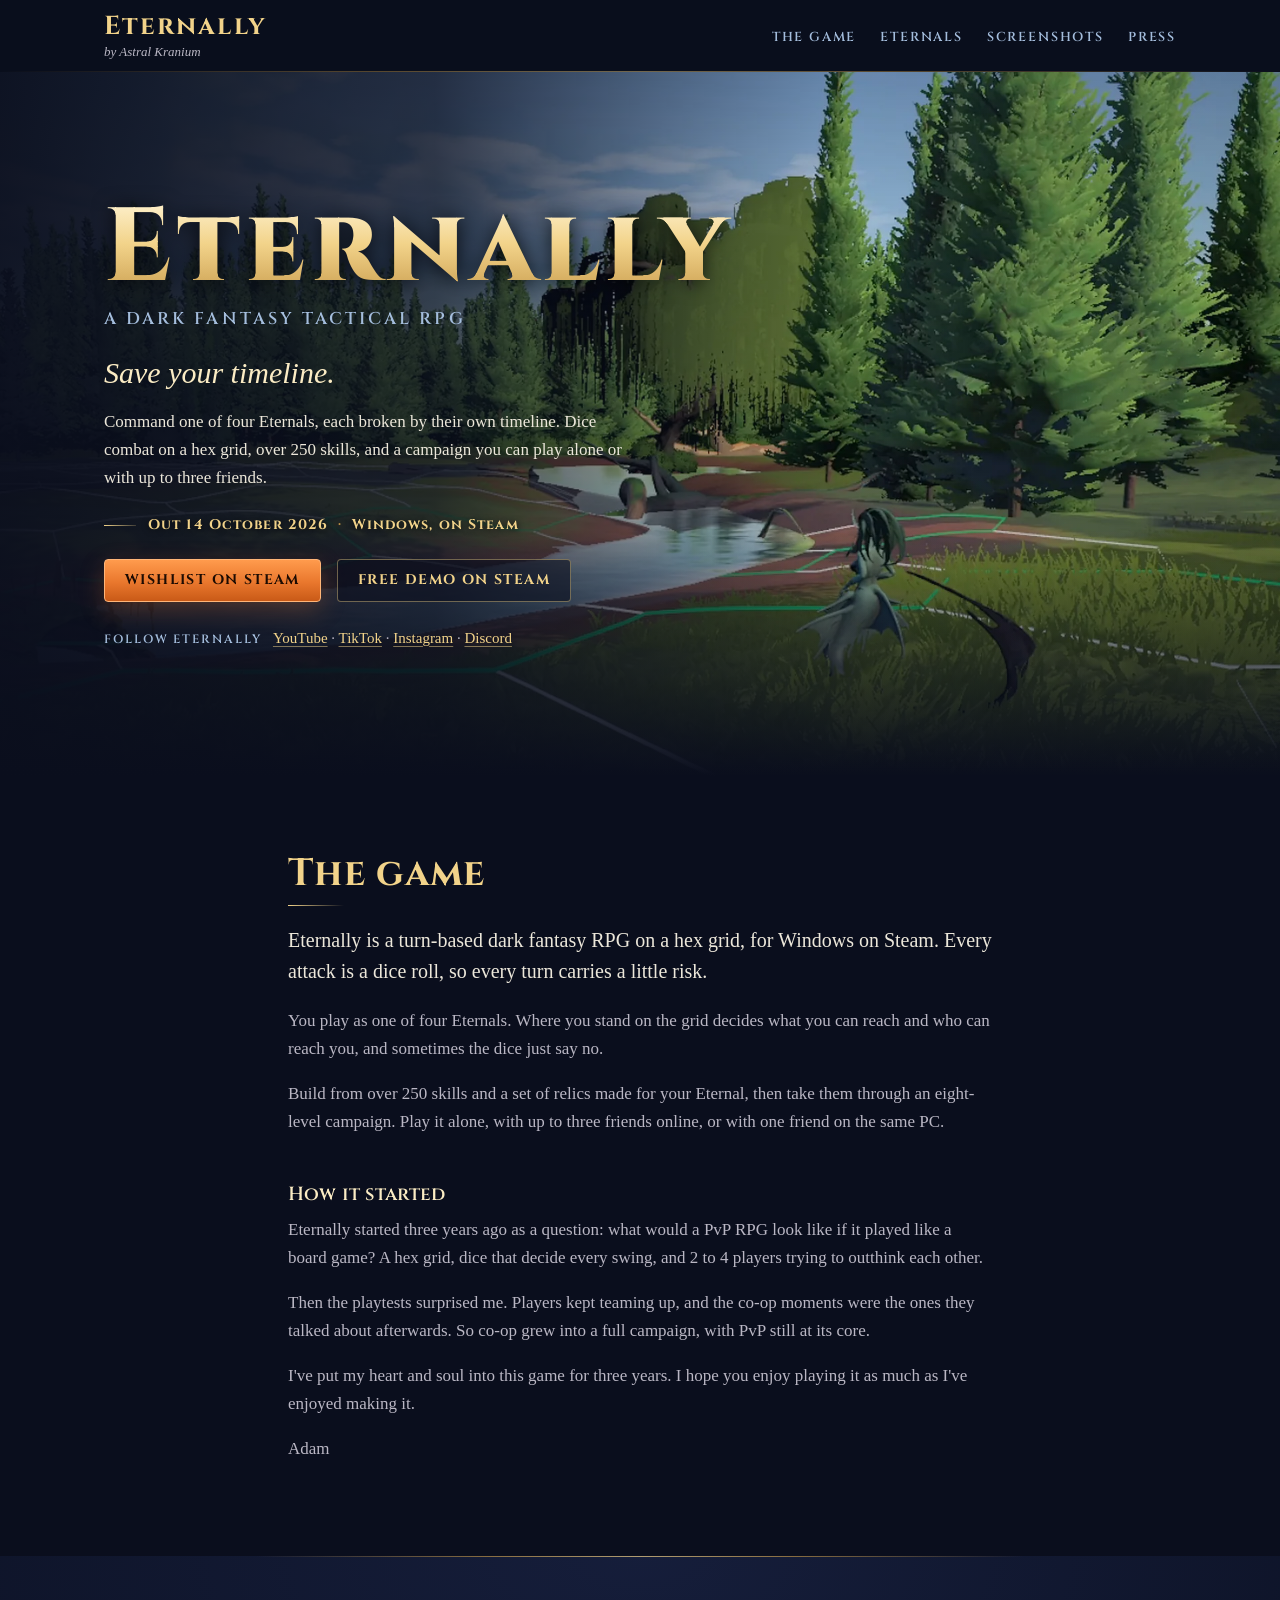
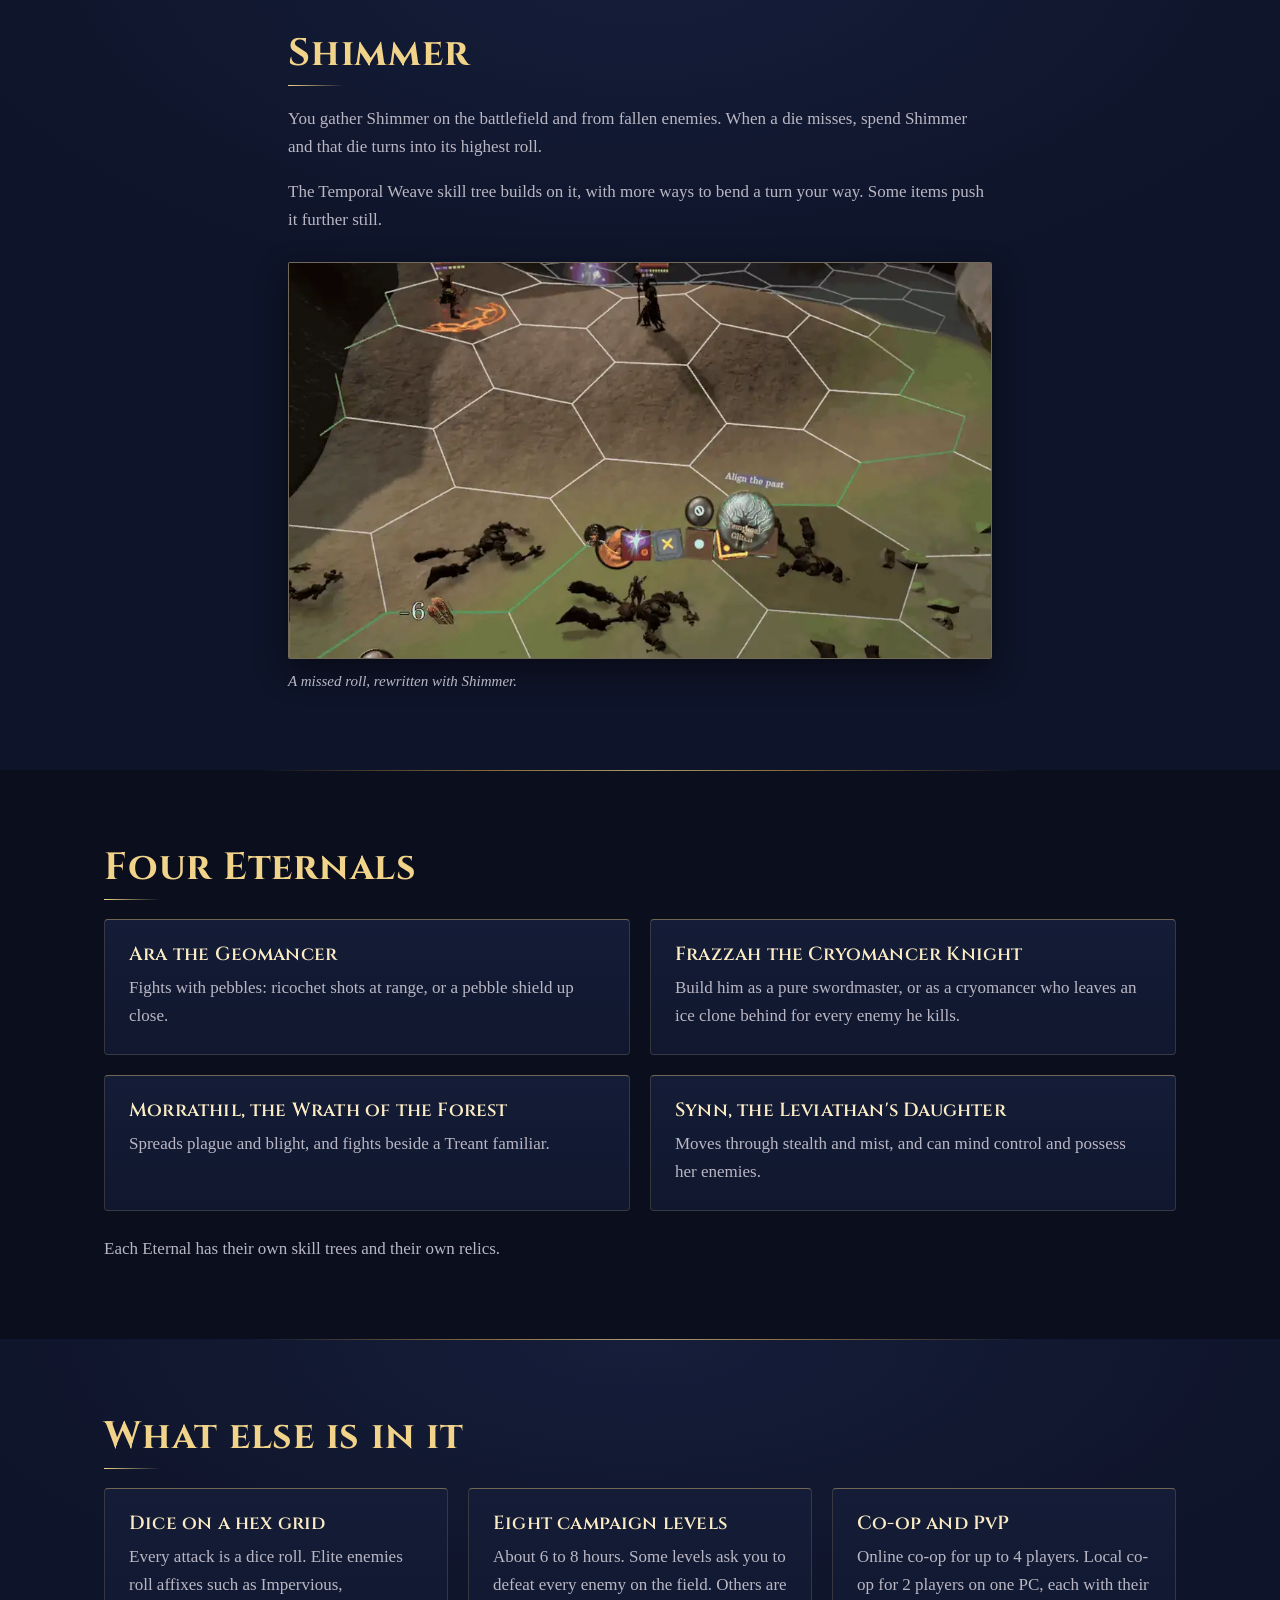
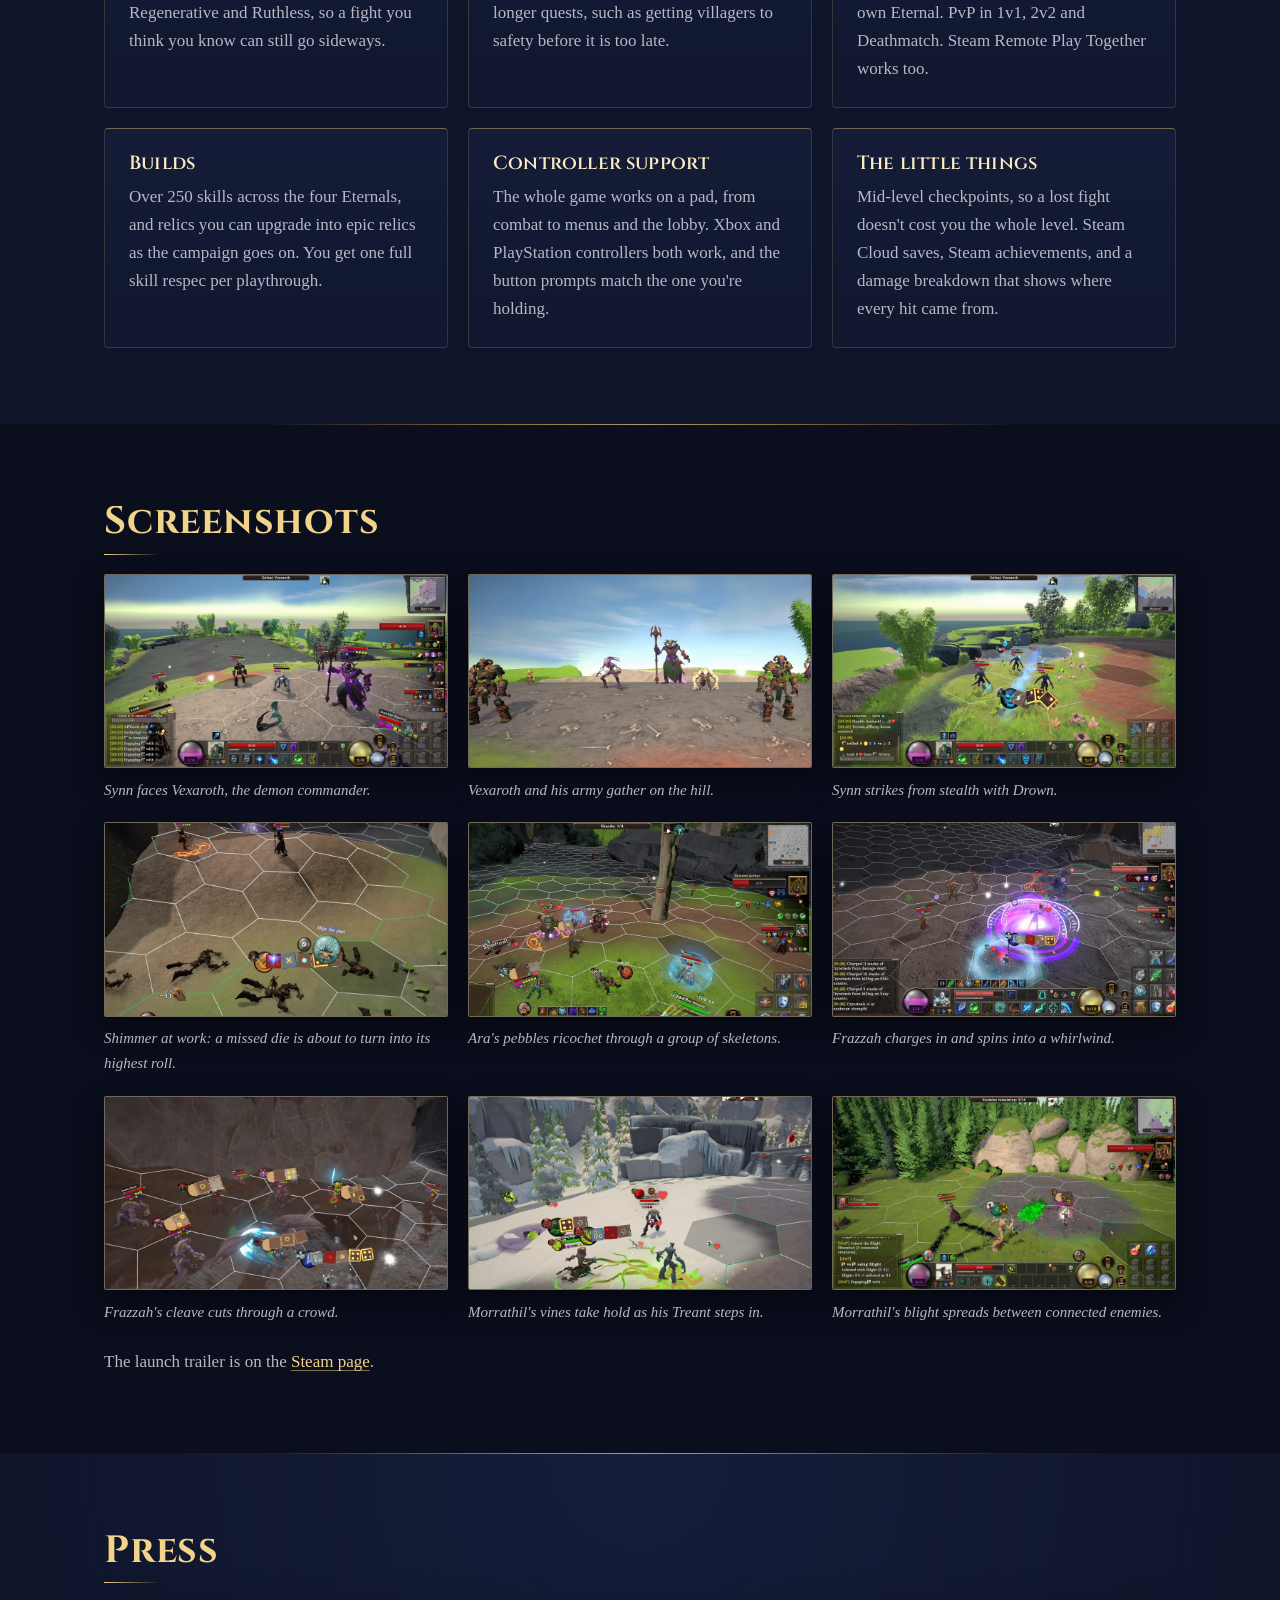
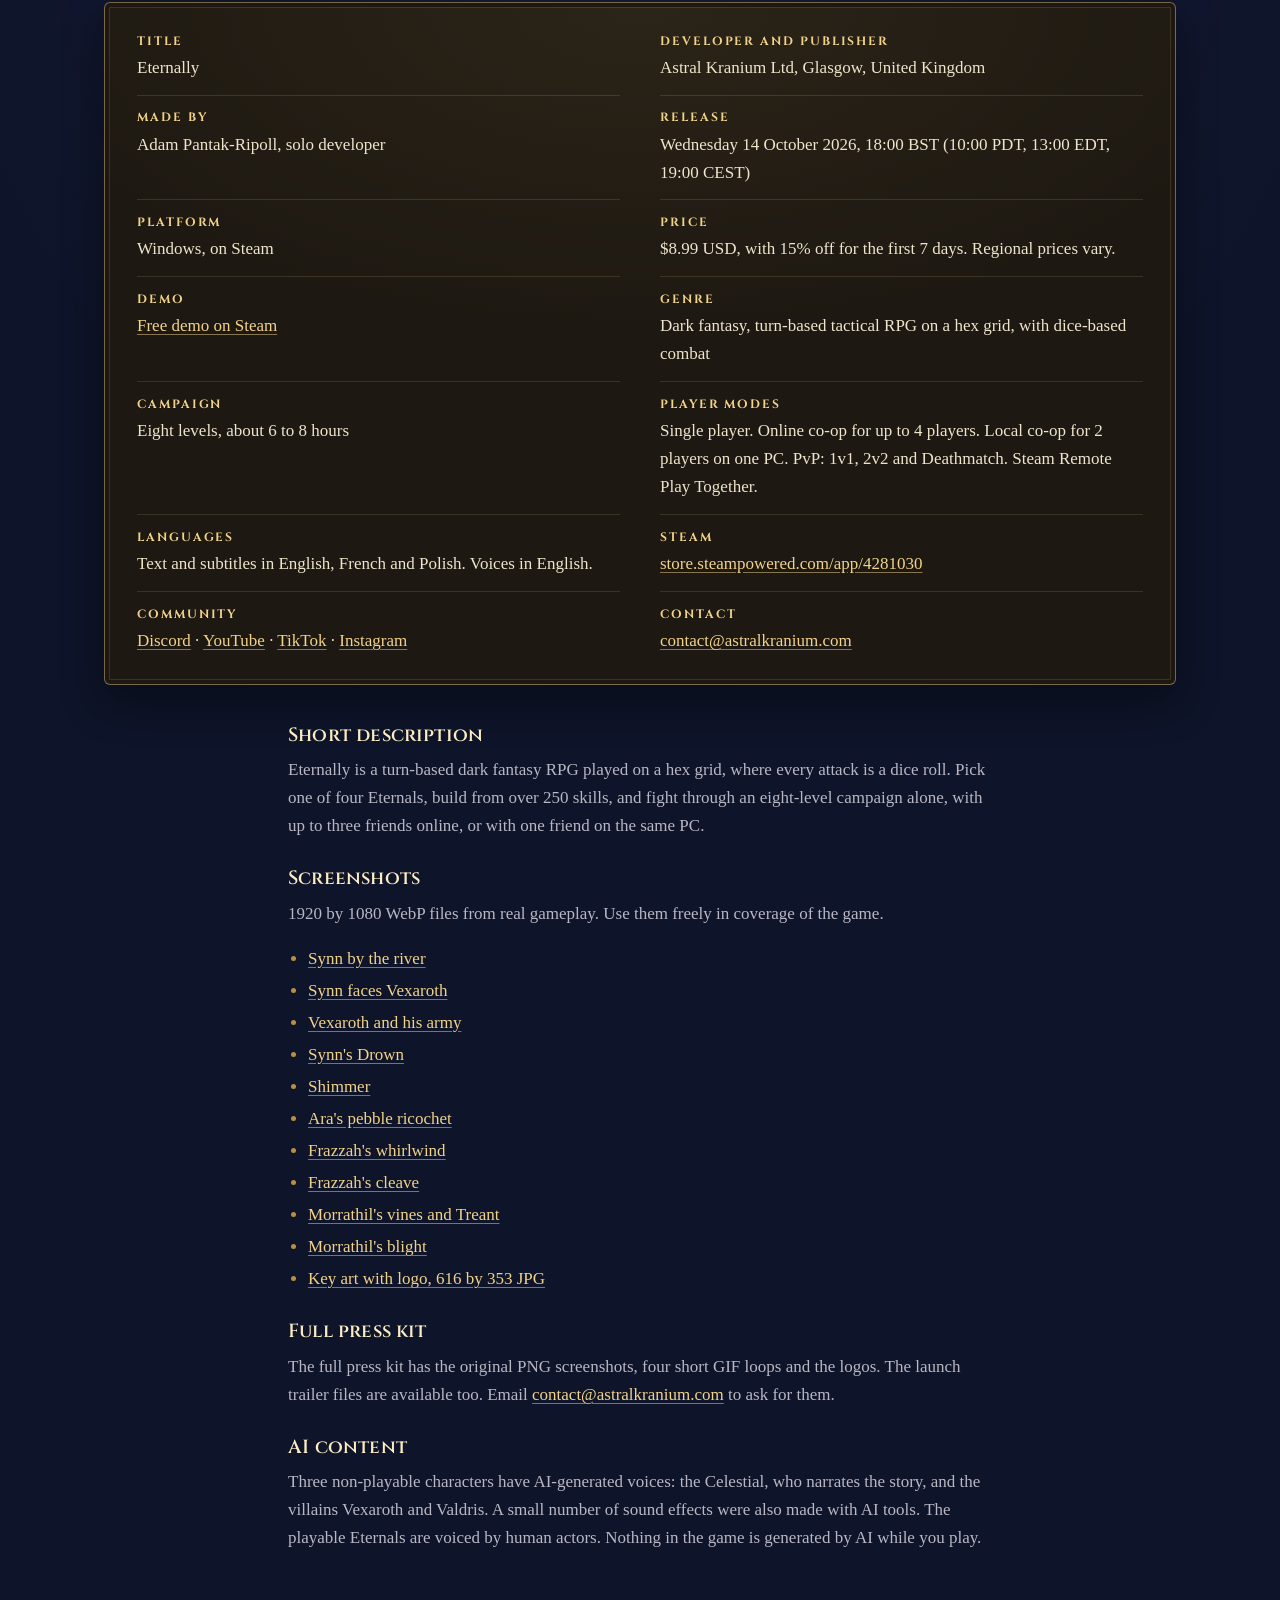
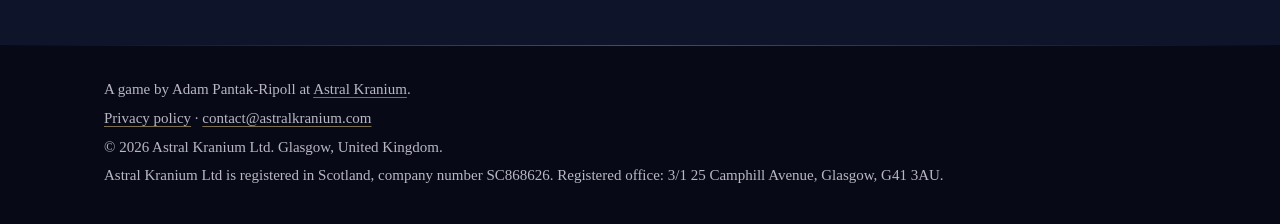
==== eternally/index.html @ 4eda4e9e "Split the site into three identities (studio, Eternally, Morrathil) and add the Eternally origin sto" ====
<!doctype html>
<html lang="en-GB">
<head>
  <meta charset="utf-8">
  <meta name="viewport" content="width=device-width, initial-scale=1">
  <title>Eternally</title>
  <meta name="description" content="Eternally is a dark fantasy, turn-based tactical RPG with dice combat on a hex grid. Four Eternals, over 250 skills, online co-op for up to 4 players. Out on Steam for Windows on 14 October 2026.">
  <link rel="canonical" href="https://astralkranium.com/eternally/">
  <link rel="icon" type="image/png" sizes="32x32" href="/assets/eternally/favicon-32.png">
  <link rel="apple-touch-icon" href="/assets/eternally/apple-touch-icon.png">
  <link rel="preload" href="/assets/fonts/Cinzel-Variable.woff2" as="font" type="font/woff2" crossorigin>
  <link rel="stylesheet" href="/assets/css/base.css">
  <link rel="stylesheet" href="/assets/css/eternally.css">
  <meta name="theme-color" content="#0a0e1d">
  <meta property="og:type" content="website">
  <meta property="og:site_name" content="Astral Kranium">
  <meta property="og:title" content="Eternally">
  <meta property="og:description" content="A dark fantasy tactical RPG with dice combat on a hex grid, for one player or up to four online. Out on Steam on 14 October 2026.">
  <meta property="og:url" content="https://astralkranium.com/eternally/">
  <meta property="og:image" content="https://astralkranium.com/assets/eternally/og-eternally.jpg">
  <meta property="og:image:width" content="1200">
  <meta property="og:image:height" content="630">
  <meta property="og:image:alt" content="The Eternally logo between Synn and Frazzah, two of the game's four Eternals.">
  <meta property="og:locale" content="en_GB">
  <meta name="twitter:card" content="summary_large_image">
  <meta name="twitter:title" content="Eternally">
  <meta name="twitter:description" content="A dark fantasy tactical RPG with dice combat on a hex grid, for one player or up to four online. Out on Steam on 14 October 2026.">
  <meta name="twitter:image" content="https://astralkranium.com/assets/eternally/og-eternally.jpg">
  <meta name="twitter:image:alt" content="The Eternally logo between Synn and Frazzah, two of the game's four Eternals.">
</head>
<body>
  <a class="skip-link" href="#main">Skip to content</a>

  <header class="site-header">
    <div class="wrap">
      <div class="brand">
        <a class="wordmark" href="/eternally/">Eternally</a>
        <a class="studio-link" href="/">by Astral Kranium</a>
      </div>
      <nav class="site-nav" aria-label="Eternally">
        <ul>
          <li><a href="/eternally/#game">The game</a></li>
          <li><a href="/eternally/#eternals">Eternals</a></li>
          <li><a href="/eternally/#screenshots">Screenshots</a></li>
          <li><a href="/eternally/#press">Press</a></li>
        </ul>
      </nav>
    </div>
  </header>

  <main id="main">
    <section class="hero" aria-labelledby="game-title">
      <img class="hero-image" src="/assets/eternally/synn-river.webp" width="1920" height="1080" alt="" fetchpriority="high" decoding="async">
      <div class="wrap">
        <h1 id="game-title">Eternally</h1>
        <p class="subtitle">A dark fantasy tactical RPG</p>
        <p class="tagline">Save your timeline.</p>
        <p class="pitch">Command one of four Eternals, each broken by their own timeline. Dice combat on a hex grid, over 250 skills, and a campaign you can play alone or with up to three friends.</p>
        <ul class="status" aria-label="Status">
          <li class="badge">Out 14 October 2026</li>
          <li class="badge">Windows, on Steam</li>
        </ul>
        <p class="actions">
          <a class="button" href="https://store.steampowered.com/app/4281030/Eternally/">Wishlist on Steam</a>
          <a class="button button-quiet" href="https://store.steampowered.com/app/4602420/">Free demo on Steam</a>
        </p>
        <p class="follow"><span class="follow-label">Follow Eternally</span> <a href="https://www.youtube.com/@EternallyGame">YouTube</a> &middot; <a href="https://www.tiktok.com/@eternallygame">TikTok</a> &middot; <a href="https://www.instagram.com/eternally.game/">Instagram</a> &middot; <a href="https://discord.gg/8VygeFwm2Q">Discord</a></p>
      </div>
    </section>

    <section class="section" id="game" aria-labelledby="game-section-title">
      <div class="wrap narrow">
        <h2 id="game-section-title">The game</h2>
        <p class="lede">Eternally is a turn-based dark fantasy RPG on a hex grid, for Windows on Steam. Every attack is a dice roll, so every turn carries a little risk.</p>
        <div class="prose">
          <p>You play as one of four Eternals. Where you stand on the grid decides what you can reach and who can reach you, and sometimes the dice just say no.</p>
          <p>Build from over 250 skills and a set of relics made for your Eternal, then take them through an eight-level campaign. Play it alone, with up to three friends online, or with one friend on the same PC.</p>
        </div>
        <h3 id="story-title">How it started</h3>
        <div class="prose">
          <p>Eternally started three years ago as a question: what would a PvP RPG look like if it played like a board game? A hex grid, dice that decide every swing, and 2 to 4 players trying to outthink each other.</p>
          <p>Then the playtests surprised me. Players kept teaming up, and the co-op moments were the ones they talked about afterwards. So co-op grew into a full campaign, with PvP still at its core.</p>
          <p>I've put my heart and soul into this game for three years. I hope you enjoy playing it as much as I've enjoyed making it.</p>
          <p>Adam</p>
        </div>
      </div>
    </section>

    <section class="section section-raised" id="shimmer" aria-labelledby="shimmer-title">
      <div class="wrap narrow">
        <h2 id="shimmer-title">Shimmer</h2>
        <div class="prose">
          <p>You gather Shimmer on the battlefield and from fallen enemies. When a die misses, spend Shimmer and that die turns into its highest roll.</p>
          <p>The Temporal Weave skill tree builds on it, with more ways to bend a turn your way. Some items push it further still.</p>
        </div>
        <figure class="clip">
          <picture>
            <source media="(prefers-reduced-motion: reduce)" srcset="/assets/eternally/shimmer-960.webp">
            <img src="/assets/eternally/shimmer-loop.webp" width="960" height="540" loading="lazy" decoding="async" alt="A row of dice above a hex grid. One die lands on a miss, rewinds, and lands again on its highest face.">
          </picture>
          <figcaption>A missed roll, rewritten with Shimmer.</figcaption>
        </figure>
      </div>
    </section>

    <section class="section" id="eternals" aria-labelledby="eternals-title">
      <div class="wrap">
        <h2 id="eternals-title">Four Eternals</h2>
        <ul class="features pairs">
          <li class="feature">
            <h3>Ara the Geomancer</h3>
            <p>Fights with pebbles: ricochet shots at range, or a pebble shield up close.</p>
          </li>
          <li class="feature">
            <h3>Frazzah the Cryomancer Knight</h3>
            <p>Build him as a pure swordmaster, or as a cryomancer who leaves an ice clone behind for every enemy he kills.</p>
          </li>
          <li class="feature">
            <h3>Morrathil, the Wrath of the Forest</h3>
            <p>Spreads plague and blight, and fights beside a Treant familiar.</p>
          </li>
          <li class="feature">
            <h3>Synn, the Leviathan's Daughter</h3>
            <p>Moves through stealth and mist, and can mind control and possess her enemies.</p>
          </li>
        </ul>
        <p class="meta after-features">Each Eternal has their own skill trees and their own relics.</p>
      </div>
    </section>

    <section class="section section-raised" id="features" aria-labelledby="features-title">
      <div class="wrap">
        <h2 id="features-title">What else is in it</h2>
        <ul class="features">
          <li class="feature">
            <h3>Dice on a hex grid</h3>
            <p>Every attack is a dice roll. Elite enemies roll affixes such as Impervious, Regenerative and Ruthless, so a fight you think you know can still go sideways.</p>
          </li>
          <li class="feature">
            <h3>Eight campaign levels</h3>
            <p>About 6 to 8 hours. Some levels ask you to defeat every enemy on the field. Others are longer quests, such as getting villagers to safety before it is too late.</p>
          </li>
          <li class="feature">
            <h3>Co-op and PvP</h3>
            <p>Online co-op for up to 4 players. Local co-op for 2 players on one PC, each with their own Eternal. PvP in 1v1, 2v2 and Deathmatch. Steam Remote Play Together works too.</p>
          </li>
          <li class="feature">
            <h3>Builds</h3>
            <p>Over 250 skills across the four Eternals, and relics you can upgrade into epic relics as the campaign goes on. You get one full skill respec per playthrough.</p>
          </li>
          <li class="feature">
            <h3>Controller support</h3>
            <p>The whole game works on a pad, from combat to menus and the lobby. Xbox and PlayStation controllers both work, and the button prompts match the one you're holding.</p>
          </li>
          <li class="feature">
            <h3>The little things</h3>
            <p>Mid-level checkpoints, so a lost fight doesn't cost you the whole level. Steam Cloud saves, Steam achievements, and a damage breakdown that shows where every hit came from.</p>
          </li>
        </ul>
      </div>
    </section>

    <section class="section" id="screenshots" aria-labelledby="screenshots-title">
      <div class="wrap">
        <h2 id="screenshots-title">Screenshots</h2>
        <ul class="gallery">
          <li>
            <figure>
              <img src="/assets/eternally/synn-vexaroth.webp" srcset="/assets/eternally/synn-vexaroth-960.webp 960w, /assets/eternally/synn-vexaroth.webp 1920w" sizes="(min-width: 64rem) 22rem, (min-width: 40rem) 50vw, 100vw" width="1920" height="1080" loading="lazy" decoding="async" alt="On a coastal battlefield of stone hexes, Synn, a sea creature with a long tail, faces Vexaroth, a huge demon holding a trident and glowing purple.">
              <figcaption>Synn faces Vexaroth, the demon commander.</figcaption>
            </figure>
          </li>
          <li>
            <figure>
              <img src="/assets/eternally/vexaroth-army.webp" srcset="/assets/eternally/vexaroth-army-960.webp 960w, /assets/eternally/vexaroth-army.webp 1920w" sizes="(min-width: 64rem) 22rem, (min-width: 40rem) 50vw, 100vw" width="1920" height="1080" loading="lazy" decoding="async" alt="Vexaroth stands on a hilltop with his trident raised, flanked by armoured brutes and twisted creatures, on ground scattered with bones.">
              <figcaption>Vexaroth and his army gather on the hill.</figcaption>
            </figure>
          </li>
          <li>
            <figure>
              <img src="/assets/eternally/synn-drown.webp" srcset="/assets/eternally/synn-drown-960.webp 960w, /assets/eternally/synn-drown.webp 1920w" sizes="(min-width: 64rem) 22rem, (min-width: 40rem) 50vw, 100vw" width="1920" height="1080" loading="lazy" decoding="async" alt="Two dice tumble beside a burst of blue water as Synn strikes a group of dark figures on a grassy clifftop above the sea.">
              <figcaption>Synn strikes from stealth with Drown.</figcaption>
            </figure>
          </li>
          <li>
            <figure>
              <img src="/assets/eternally/shimmer.webp" srcset="/assets/eternally/shimmer-960.webp 960w, /assets/eternally/shimmer.webp 1920w" sizes="(min-width: 64rem) 22rem, (min-width: 40rem) 50vw, 100vw" width="1920" height="1080" loading="lazy" decoding="async" alt="A row of dice glows above a dusty hex grid littered with fallen enemies, with the words Align the past beside it.">
              <figcaption>Shimmer at work: a missed die is about to turn into its highest roll.</figcaption>
            </figure>
          </li>
          <li>
            <figure>
              <img src="/assets/eternally/ara-ricochet.webp" srcset="/assets/eternally/ara-ricochet-960.webp 960w, /assets/eternally/ara-ricochet.webp 1920w" sizes="(min-width: 64rem) 22rem, (min-width: 40rem) 50vw, 100vw" width="1920" height="1080" loading="lazy" decoding="async" alt="Ara, inside a glowing blue shield, sends pebbles bouncing between skeletons spread across a grassy hex grid.">
              <figcaption>Ara's pebbles ricochet through a group of skeletons.</figcaption>
            </figure>
          </li>
          <li>
            <figure>
              <img src="/assets/eternally/frazzah-whirlwind.webp" srcset="/assets/eternally/frazzah-whirlwind-960.webp 960w, /assets/eternally/frazzah-whirlwind.webp 1920w" sizes="(min-width: 64rem) 22rem, (min-width: 40rem) 50vw, 100vw" width="1920" height="1080" loading="lazy" decoding="async" alt="Frazzah spins inside a ring of bright purple light, surrounded by zombies on a dark rocky hex grid.">
              <figcaption>Frazzah charges in and spins into a whirlwind.</figcaption>
            </figure>
          </li>
          <li>
            <figure>
              <img src="/assets/eternally/frazzah-cleave.webp" srcset="/assets/eternally/frazzah-cleave-960.webp 960w, /assets/eternally/frazzah-cleave.webp 1920w" sizes="(min-width: 64rem) 22rem, (min-width: 40rem) 50vw, 100vw" width="1920" height="1080" loading="lazy" decoding="async" alt="A sweep of icy blue light cuts through a crowd of beasts, with dice rolls shown above each one.">
              <figcaption>Frazzah's cleave cuts through a crowd.</figcaption>
            </figure>
          </li>
          <li>
            <figure>
              <img src="/assets/eternally/morrathil-treant.webp" srcset="/assets/eternally/morrathil-treant-960.webp 960w, /assets/eternally/morrathil-treant.webp 1920w" sizes="(min-width: 64rem) 22rem, (min-width: 40rem) 50vw, 100vw" width="1920" height="1080" loading="lazy" decoding="async" alt="Green vines spread across a snowy hex grid as Morrathil and a wooden Treant close in on a pale enemy, with dice above them.">
              <figcaption>Morrathil's vines take hold as his Treant steps in.</figcaption>
            </figure>
          </li>
          <li>
            <figure>
              <img src="/assets/eternally/morrathil-blight.webp" srcset="/assets/eternally/morrathil-blight-960.webp 960w, /assets/eternally/morrathil-blight.webp 1920w" sizes="(min-width: 64rem) 22rem, (min-width: 40rem) 50vw, 100vw" width="1920" height="1080" loading="lazy" decoding="async" alt="In a forest meadow ringed by boulders, green blight jumps between enemies standing close together on the hex grid.">
              <figcaption>Morrathil's blight spreads between connected enemies.</figcaption>
            </figure>
          </li>
        </ul>
        <p class="meta after-features">The launch trailer is on the <a href="https://store.steampowered.com/app/4281030/Eternally/">Steam page</a>.</p>
      </div>
    </section>

    <section class="section section-raised" id="press" aria-labelledby="press-title">
      <div class="wrap">
        <h2 id="press-title">Press</h2>
        <dl class="fact-sheet">
          <div>
            <dt>Title</dt>
            <dd>Eternally</dd>
          </div>
          <div>
            <dt>Developer and publisher</dt>
            <dd>Astral Kranium Ltd, Glasgow, United Kingdom</dd>
          </div>
          <div>
            <dt>Made by</dt>
            <dd>Adam Pantak-Ripoll, solo developer</dd>
          </div>
          <div>
            <dt>Release</dt>
            <dd>Wednesday 14 October 2026, 18:00 BST (10:00 PDT, 13:00 EDT, 19:00 CEST)</dd>
          </div>
          <div>
            <dt>Platform</dt>
            <dd>Windows, on Steam</dd>
          </div>
          <div>
            <dt>Price</dt>
            <dd>$8.99 USD, with 15% off for the first 7 days. Regional prices vary.</dd>
          </div>
          <div>
            <dt>Demo</dt>
            <dd><a href="https://store.steampowered.com/app/4602420/">Free demo on Steam</a></dd>
          </div>
          <div>
            <dt>Genre</dt>
            <dd>Dark fantasy, turn-based tactical RPG on a hex grid, with dice-based combat</dd>
          </div>
          <div>
            <dt>Campaign</dt>
            <dd>Eight levels, about 6 to 8 hours</dd>
          </div>
          <div>
            <dt>Player modes</dt>
            <dd>Single player. Online co-op for up to 4 players. Local co-op for 2 players on one PC. PvP: 1v1, 2v2 and Deathmatch. Steam Remote Play Together.</dd>
          </div>
          <div>
            <dt>Languages</dt>
            <dd>Text and subtitles in English, French and Polish. Voices in English.</dd>
          </div>
          <div>
            <dt>Steam</dt>
            <dd><a href="https://store.steampowered.com/app/4281030/Eternally/">store.steampowered.com/app/4281030</a></dd>
          </div>
          <div>
            <dt>Community</dt>
            <dd><a href="https://discord.gg/8VygeFwm2Q">Discord</a> &middot; <a href="https://www.youtube.com/@EternallyGame">YouTube</a> &middot; <a href="https://www.tiktok.com/@eternallygame">TikTok</a> &middot; <a href="https://www.instagram.com/eternally.game/">Instagram</a></dd>
          </div>
          <div>
            <dt>Contact</dt>
            <dd><a href="mailto:contact@astralkranium.com">contact@astralkranium.com</a></dd>
          </div>
        </dl>

        <div class="press-notes">
          <h3>Short description</h3>
          <p>Eternally is a turn-based dark fantasy RPG played on a hex grid, where every attack is a dice roll. Pick one of four Eternals, build from over 250 skills, and fight through an eight-level campaign alone, with up to three friends online, or with one friend on the same PC.</p>

          <h3>Screenshots</h3>
          <p>1920 by 1080 WebP files from real gameplay. Use them freely in coverage of the game.</p>
          <ul class="downloads">
            <li><a href="/assets/eternally/synn-river.webp">Synn by the river</a></li>
            <li><a href="/assets/eternally/synn-vexaroth.webp">Synn faces Vexaroth</a></li>
            <li><a href="/assets/eternally/vexaroth-army.webp">Vexaroth and his army</a></li>
            <li><a href="/assets/eternally/synn-drown.webp">Synn's Drown</a></li>
            <li><a href="/assets/eternally/shimmer.webp">Shimmer</a></li>
            <li><a href="/assets/eternally/ara-ricochet.webp">Ara's pebble ricochet</a></li>
            <li><a href="/assets/eternally/frazzah-whirlwind.webp">Frazzah's whirlwind</a></li>
            <li><a href="/assets/eternally/frazzah-cleave.webp">Frazzah's cleave</a></li>
            <li><a href="/assets/eternally/morrathil-treant.webp">Morrathil's vines and Treant</a></li>
            <li><a href="/assets/eternally/morrathil-blight.webp">Morrathil's blight</a></li>
            <li><a href="/assets/eternally/eternally-capsule.jpg">Key art with logo, 616 by 353 JPG</a></li>
          </ul>

          <h3>Full press kit</h3>
          <p>The full press kit has the original PNG screenshots, four short GIF loops and the logos. The launch trailer files are available too. Email <a href="mailto:contact@astralkranium.com">contact@astralkranium.com</a> to ask for them.</p>

          <h3>AI content</h3>
          <p>Three non-playable characters have AI-generated voices: the Celestial, who narrates the story, and the villains Vexaroth and Valdris. A small number of sound effects were also made with AI tools. The playable Eternals are voiced by human actors. Nothing in the game is generated by AI while you play.</p>
        </div>
      </div>
    </section>
  </main>

  <footer class="site-footer">
    <div class="wrap">
      <p>A game by Adam Pantak-Ripoll at <a href="/">Astral Kranium</a>.</p>
      <p><a href="/eternally/privacy.html">Privacy policy</a> &middot; <a href="mailto:contact@astralkranium.com">contact@astralkranium.com</a></p>
      <p>&copy; 2026 Astral Kranium Ltd. Glasgow, United Kingdom.</p>
      <p>Astral Kranium Ltd is registered in Scotland, company number SC868626. Registered office: 3/1 25 Camphill Avenue, Glasgow, G41 3AU.</p>
    </div>
  </footer>
</body>
</html>
---- assets/css/base.css ----
:root {
  color-scheme: dark;
  --gutter: 16px;
  --max: 70rem;
}

*,
*::before,
*::after {
  box-sizing: border-box;
}

html {
  -webkit-text-size-adjust: 100%;
  text-size-adjust: 100%;
}

@media (prefers-reduced-motion: no-preference) {
  html {
    scroll-behavior: smooth;
  }
}

body {
  margin: 0;
  background: var(--bg);
  color: var(--text);
  font-family: var(--font-body);
  font-size: 1.0625rem;
  line-height: 1.6;
  overflow-wrap: break-word;
}

img {
  display: block;
  max-width: 100%;
  height: auto;
}

.pixelated {
  image-rendering: pixelated;
  image-rendering: crisp-edges;
}

:focus-visible {
  outline: 3px solid var(--focus);
  outline-offset: 3px;
  border-radius: 2px;
}

p,
ul,
ol,
dl {
  margin: 0 0 1em;
}

main {
  display: block;
}

.wrap {
  width: 100%;
  max-width: var(--max);
  margin-inline: auto;
  padding-inline: var(--gutter);
}

.narrow > * {
  max-width: 44rem;
}

.skip-link {
  position: absolute;
  left: var(--gutter);
  top: -100px;
  z-index: 10;
  padding: 0.5rem 1rem;
  background: var(--focus);
  color: var(--focus-ink);
  font-weight: 700;
  text-decoration: none;
}

.skip-link:focus {
  top: 0.5rem;
}

.site-footer {
  border-top: 1px solid var(--line);
  padding-block: 2rem;
  color: var(--muted);
  font-size: 0.9375rem;
}

.site-footer p {
  margin: 0 0 0.25rem;
}

.site-footer a {
  color: var(--muted);
}

.site-footer a:hover {
  color: var(--text);
}

@media (min-width: 40rem) {
  :root {
    --gutter: 24px;
  }
}

@media (prefers-reduced-motion: reduce) {
  *,
  *::before,
  *::after {
    animation: none !important;
    transition: none !important;
  }
}
---- assets/css/eternally.css ----
@font-face {
  font-family: "Cinzel";
  src: url("/assets/fonts/Cinzel-Variable.woff2") format("woff2");
  font-weight: 400 900;
  font-style: normal;
  font-display: swap;
}

:root {
  --bg: #0a0e1d;
  --bg-raised: #0e1429;
  --surface: #141c37;
  --surface-deep: #10172e;
  --line: rgba(242, 211, 138, 0.16);
  --line-strong: rgba(242, 211, 138, 0.42);
  --gold: #f2d38a;
  --gold-light: #fbecc4;
  --gold-deep: #b98f45;
  --steel: #a4bddc;
  --ember: #e9772d;
  --ember-hot: #ff9b4d;
  --ink-on-ember: #1c0b02;
  --text: #ece7da;
  --muted: #bab7c4;
  --parchment: #1d1811;
  --parchment-text: #efe5cd;
  --display: "Cinzel", "Trajan Pro", Georgia, serif;
  --font-body: Georgia, "Iowan Old Style", "Palatino Linotype", "Book Antiqua", serif;
  --focus: var(--gold);
  --focus-ink: #1a1305;
  --radius: 4px;
}

body {
  font-size: 1.0625rem;
  line-height: 1.65;
}

a {
  color: var(--gold);
  text-underline-offset: 0.2em;
  text-decoration-color: rgba(242, 211, 138, 0.5);
}

a:hover {
  color: var(--gold-light);
  text-decoration-color: currentColor;
}

h1,
h2,
h3 {
  font-family: var(--display);
  font-weight: 700;
  line-height: 1.15;
  margin: 0 0 0.5em;
}

h1 {
  font-size: 2.5rem;
  color: var(--gold);
}

h2 {
  font-size: 1.875rem;
  letter-spacing: 0.02em;
  color: var(--gold);
}

h2::after {
  content: "";
  display: block;
  width: 3.5rem;
  height: 1px;
  margin-top: 0.6rem;
  background: linear-gradient(90deg, var(--gold), transparent);
}

h3 {
  font-size: 1.1875rem;
  font-weight: 600;
  letter-spacing: 0.01em;
  color: var(--gold-light);
}

.label {
  font-family: var(--display);
  font-size: 0.8125rem;
  font-weight: 600;
  letter-spacing: 0.16em;
  text-transform: uppercase;
  color: var(--steel);
  margin: 0 0 0.5rem;
}

.site-header {
  position: relative;
  background: rgba(10, 14, 29, 0.96);
}

.site-header::after,
.section + .section::before {
  content: "";
  position: absolute;
  left: 50%;
  width: min(48rem, 86%);
  height: 1px;
  transform: translateX(-50%);
  background: linear-gradient(90deg, transparent, var(--gold-deep) 30%, var(--gold) 50%, var(--gold-deep) 70%, transparent);
  opacity: 0.7;
}

.site-header::after {
  bottom: 0;
  width: 100%;
  opacity: 0.45;
}

.site-header .wrap {
  display: flex;
  flex-wrap: wrap;
  align-items: center;
  justify-content: space-between;
  gap: 0.75rem 2rem;
  padding-block: 0.875rem;
}

.brand {
  display: flex;
  flex-direction: column;
  line-height: 1;
}

.wordmark {
  font-family: var(--display);
  font-weight: 700;
  font-size: 1.625rem;
  letter-spacing: 0.08em;
  color: var(--gold);
  text-decoration: none;
  white-space: nowrap;
}

.wordmark:hover {
  color: var(--gold-light);
}

.studio-link {
  margin-top: 0.3rem;
  font-size: 0.8125rem;
  font-style: italic;
  color: var(--muted);
  text-decoration: none;
}

.studio-link:hover {
  color: var(--gold);
  text-decoration: underline;
}

.site-nav ul {
  display: flex;
  flex-wrap: wrap;
  gap: 0.25rem 1rem;
  margin: 0;
  padding: 0;
  list-style: none;
}

.site-nav a {
  font-family: var(--display);
  font-size: 0.75rem;
  font-weight: 600;
  letter-spacing: 0.1em;
  text-transform: uppercase;
  color: var(--steel);
  text-decoration: none;
  padding-block: 0.25rem;
}

.site-nav a:hover,
.site-nav a[aria-current="page"] {
  color: var(--gold);
}

.section {
  position: relative;
  padding-block: 3.5rem;
}

.section + .section::before {
  top: 0;
}

.section-raised {
  background: radial-gradient(ellipse 80% 60% at 50% 0%, rgba(60, 80, 150, 0.16), transparent 70%), var(--bg-raised);
}

.hero {
  position: relative;
  display: grid;
  min-height: 36rem;
  isolation: isolate;
  overflow: hidden;
}

.hero-image {
  position: absolute;
  inset: 0;
  z-index: -2;
  width: 100%;
  height: 100%;
  object-fit: cover;
  object-position: 70% 40%;
}

.hero::after {
  content: "";
  position: absolute;
  inset: 0;
  z-index: -1;
  background: linear-gradient(to top, rgba(10, 14, 29, 1) 0%, rgba(10, 14, 29, 0.86) 42%, rgba(10, 14, 29, 0.35) 78%, rgba(10, 14, 29, 0.2) 100%);
}

.hero .wrap {
  align-self: end;
  padding-block: 9rem 3rem;
}

.hero h1 {
  margin: 0 0 0.25rem;
  font-size: 3.5rem;
  font-weight: 800;
  letter-spacing: 0.05em;
  line-height: 1;
  color: var(--gold);
  background: linear-gradient(180deg, #fff4d4 0%, var(--gold) 45%, #c79a4b 100%);
  -webkit-background-clip: text;
  background-clip: text;
  -webkit-text-fill-color: transparent;
  filter: drop-shadow(0 2px 10px rgba(0, 0, 0, 0.75));
}

.hero .subtitle {
  margin: 0 0 1.25rem;
  font-family: var(--display);
  font-size: 0.9375rem;
  font-weight: 600;
  letter-spacing: 0.18em;
  text-transform: uppercase;
  color: var(--steel);
}

.tagline {
  font-style: italic;
  color: var(--gold-light);
}

.hero .tagline {
  margin: 0 0 1rem;
  font-size: 1.5rem;
  line-height: 1.3;
}

.hero .pitch {
  max-width: 34rem;
  margin: 0 0 1.5rem;
  color: var(--text);
}

.status {
  display: flex;
  flex-direction: column;
  align-items: flex-start;
  gap: 0.25rem;
  margin: 0;
  padding: 0;
  list-style: none;
}

.status::before {
  content: "";
  flex: none;
  width: 2rem;
  height: 1px;
  margin-bottom: 0.4rem;
  background: linear-gradient(90deg, var(--gold), rgba(242, 211, 138, 0.2));
}

.badge {
  font-family: var(--display);
  font-size: 0.875rem;
  font-weight: 700;
  letter-spacing: 0.08em;
  line-height: 1.3;
  color: var(--gold);
  text-shadow: 0 1px 6px rgba(0, 0, 0, 0.8);
}

.actions {
  display: flex;
  flex-wrap: wrap;
  gap: 0.75rem 1rem;
  margin: 0;
}

.status + .actions {
  margin-top: 1.5rem;
}

.button {
  display: inline-block;
  padding: 0.8rem 1.25rem;
  border: 1px solid #ffb578;
  border-radius: var(--radius);
  background: linear-gradient(180deg, var(--ember-hot) 0%, var(--ember) 55%, #c95a17 100%);
  box-shadow: 0 0.5rem 1.5rem rgba(233, 119, 45, 0.25);
  color: var(--ink-on-ember);
  font-family: var(--display);
  font-weight: 700;
  font-size: 0.875rem;
  letter-spacing: 0.1em;
  text-transform: uppercase;
  line-height: 1.1;
  text-decoration: none;
}

.button:hover {
  background: linear-gradient(180deg, #ffc08a 0%, var(--ember-hot) 100%);
  color: var(--ink-on-ember);
}

.button-quiet {
  border-color: var(--line-strong);
  background: rgba(10, 14, 29, 0.6);
  box-shadow: none;
  color: var(--gold);
}

.button-quiet:hover {
  border-color: var(--gold);
  background: rgba(242, 211, 138, 0.08);
  color: var(--gold-light);
}

.follow {
  font-size: 0.9375rem;
  color: var(--muted);
}

.hero .follow {
  margin: 1.5rem 0 0;
}

.follow-label {
  margin-right: 0.5rem;
  font-family: var(--display);
  font-size: 0.75rem;
  font-weight: 600;
  letter-spacing: 0.16em;
  text-transform: uppercase;
  color: var(--steel);
}

.lede {
  font-size: 1.25rem;
  line-height: 1.55;
  color: var(--text);
}

.prose p {
  color: var(--muted);
}

.features {
  display: grid;
  gap: 1.25rem;
  margin: 0;
  padding: 0;
  list-style: none;
}

.feature {
  padding: 1.5rem;
  background: linear-gradient(180deg, var(--surface) 0%, var(--surface-deep) 100%);
  border: 1px solid var(--line);
  border-top-color: var(--line-strong);
  border-radius: var(--radius);
}

.feature h3 {
  margin-bottom: 0.5rem;
}

.feature p {
  margin: 0;
  color: var(--muted);
}

.after-features,
.press-notes {
  max-width: 44rem;
}

.after-features {
  margin: 1.5rem 0 0;
}

.meta {
  color: var(--muted);
}

.gallery {
  display: grid;
  gap: 1.25rem;
  margin: 0;
  padding: 0;
  list-style: none;
}

.gallery figure,
.clip {
  margin: 0;
}

.clip {
  margin-top: 1.75rem;
}

.gallery img,
.clip img {
  width: 100%;
  border: 1px solid var(--line-strong);
  border-radius: 2px;
  background: var(--surface);
  box-shadow: 0 0.75rem 2rem rgba(0, 0, 0, 0.45);
}

.narrow > *,
.press-notes {
  margin-inline: auto;
}

.gallery figcaption,
.clip figcaption {
  margin-top: 0.6rem;
  font-size: 0.9375rem;
  font-style: italic;
  color: var(--muted);
}

.fact-sheet,
.policy .summary {
  background: radial-gradient(ellipse 90% 70% at 50% 0%, #2b2418 0%, var(--parchment) 70%);
  border: 1px solid var(--line-strong);
  border-radius: 6px;
  box-shadow: inset 0 0 0 4px var(--parchment), inset 0 0 0 5px rgba(242, 211, 138, 0.14), 0 1rem 2.5rem rgba(0, 0, 0, 0.4);
  color: var(--parchment-text);
}

.fact-sheet {
  display: grid;
  grid-template-columns: 1fr;
  margin: 0 0 2.5rem;
  padding: 0.75rem 1.25rem;
}

.fact-sheet div {
  padding-block: 0.8rem;
  border-bottom: 1px solid rgba(242, 211, 138, 0.14);
}

.fact-sheet div:last-child {
  border-bottom: 0;
}

.fact-sheet dt {
  margin-bottom: 0.15rem;
  font-family: var(--display);
  font-size: 0.75rem;
  font-weight: 700;
  letter-spacing: 0.16em;
  text-transform: uppercase;
  color: var(--gold);
}

.fact-sheet dd {
  margin: 0;
}

.press-notes h3 {
  margin-top: 1.75rem;
}

.press-notes p {
  color: var(--muted);
}

.downloads {
  margin: 0;
  padding-left: 1.25rem;
}

.downloads li {
  margin-bottom: 0.25rem;
}

.downloads li::marker {
  color: var(--gold-deep);
}

.policy h1 {
  font-size: 2.25rem;
}

.policy h2 {
  margin-top: 2.5rem;
  font-size: 1.375rem;
}

.policy p,
.policy li {
  color: var(--muted);
}

.policy strong {
  color: var(--text);
}

.policy .summary {
  padding: 1.5rem;
}

.policy .summary p {
  color: var(--parchment-text);
}

.policy .summary p:last-child {
  margin-bottom: 0;
}

.site-footer {
  position: relative;
  border-top: 0;
  background: #070a16;
}

.site-footer::before {
  content: "";
  position: absolute;
  top: 0;
  left: 0;
  right: 0;
  height: 1px;
  background: linear-gradient(90deg, transparent, var(--gold-deep), transparent);
  opacity: 0.5;
}

@media (min-width: 40rem) {
  h1 {
    font-size: 3rem;
  }

  .site-nav ul {
    gap: 0.25rem 1.5rem;
  }

  .site-nav a {
    font-size: 0.8125rem;
    letter-spacing: 0.14em;
  }

  h2 {
    font-size: 2.375rem;
  }

  .section {
    padding-block: 4.75rem;
  }

  .gallery,
  .features {
    grid-template-columns: repeat(2, minmax(0, 1fr));
  }

  .fact-sheet {
    grid-template-columns: repeat(2, minmax(0, 1fr));
    column-gap: 2.5rem;
    padding: 1rem 2rem;
  }

  .fact-sheet div:nth-last-child(2):nth-child(odd) {
    border-bottom: 0;
  }

  .status {
    flex-direction: row;
    align-items: center;
    gap: 0;
  }

  .status::before {
    margin: 0 0.75rem 0 0;
  }

  .badge + .badge::before {
    content: "\00b7";
    margin-inline: 0.6rem;
    color: var(--gold-deep);
  }

  .hero {
    min-height: 40rem;
  }

  .hero h1 {
    font-size: 5.5rem;
  }

  .hero .subtitle {
    font-size: 1.0625rem;
  }

  .hero .tagline {
    font-size: 1.875rem;
  }

  .policy h1 {
    font-size: 3rem;
  }
}

@media (min-width: 64rem) {
  .gallery,
  .features {
    grid-template-columns: repeat(3, minmax(0, 1fr));
  }

  .features.pairs {
    grid-template-columns: repeat(2, minmax(0, 1fr));
  }

  .hero {
    min-height: 44rem;
  }

  .hero::after {
    background: linear-gradient(to right, rgba(10, 14, 29, 0.96) 0%, rgba(10, 14, 29, 0.78) 34%, rgba(10, 14, 29, 0.1) 66%), linear-gradient(to top, rgba(10, 14, 29, 1) 0%, rgba(10, 14, 29, 0) 35%);
  }

  .hero .wrap {
    align-self: center;
    padding-block: 5rem;
  }

  .hero h1 {
    font-size: 6.5rem;
  }
}

#game h3 {
  margin-top: 3rem;
}
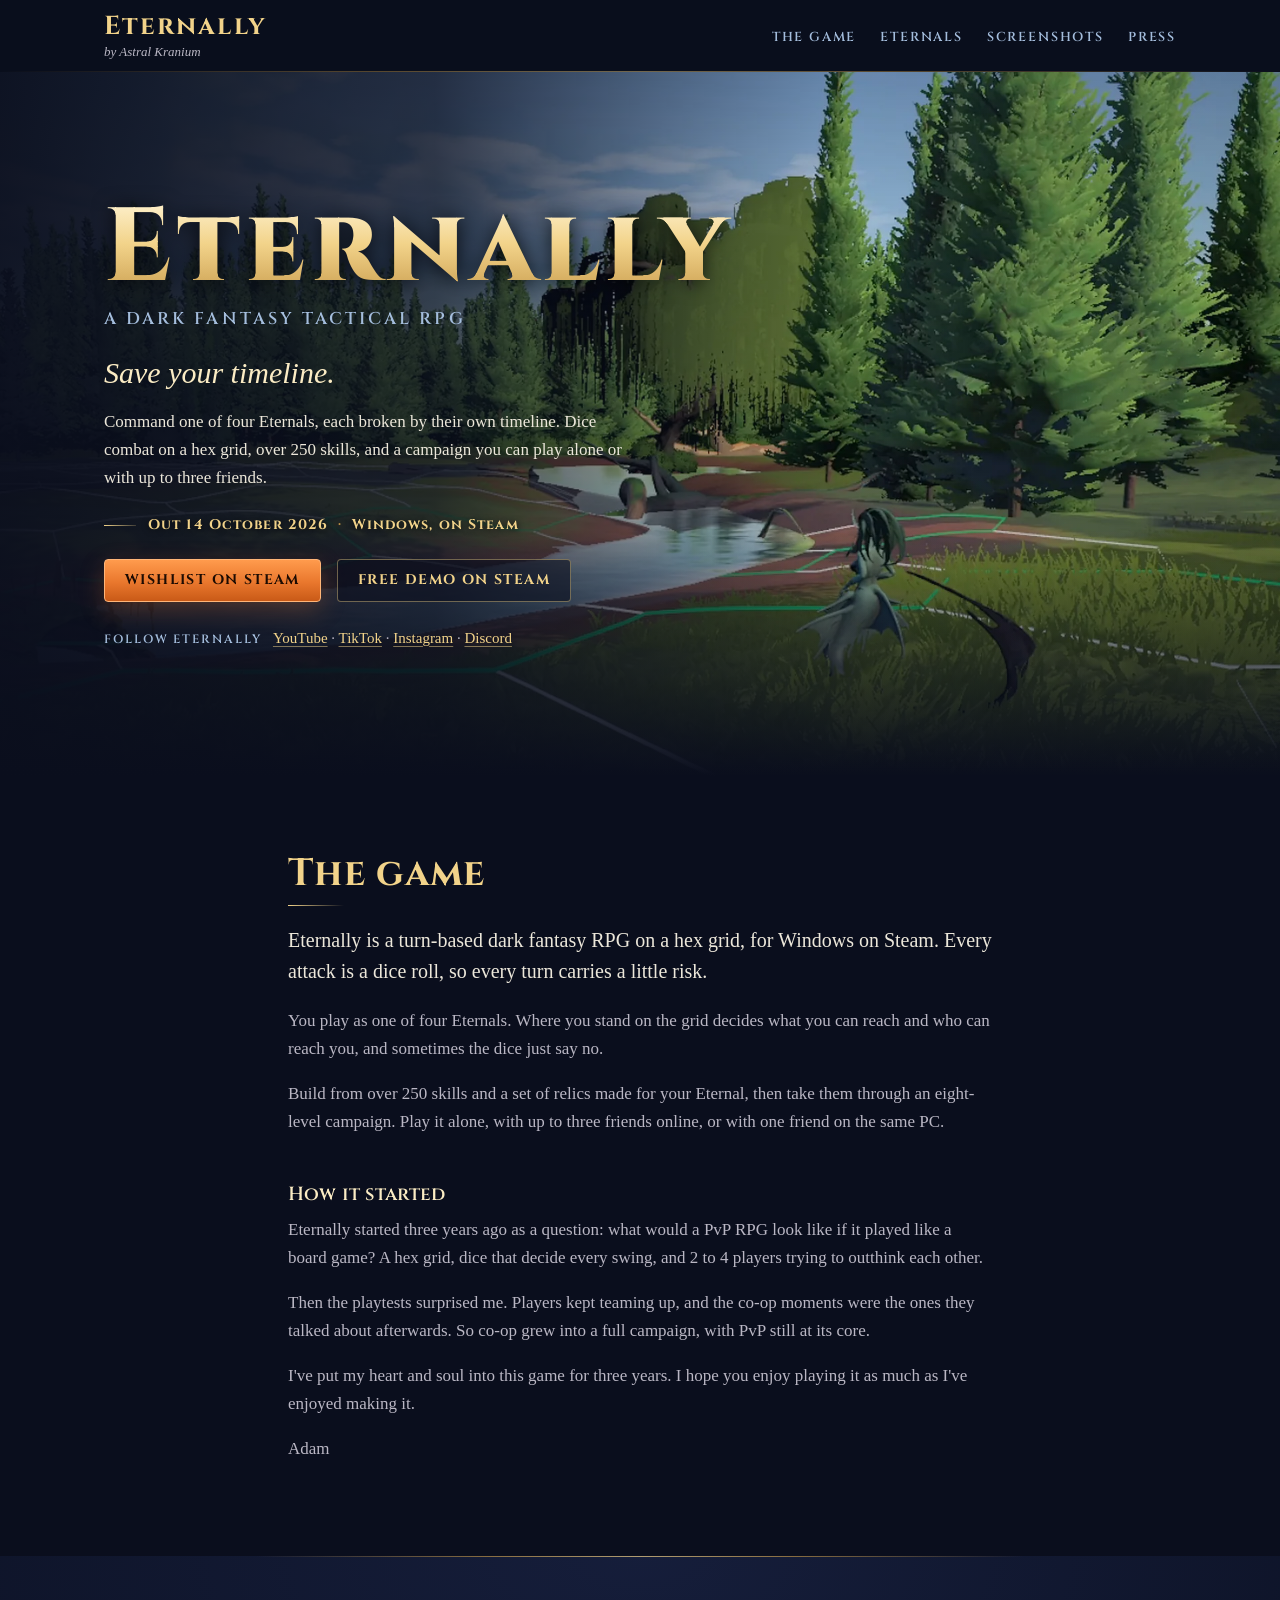
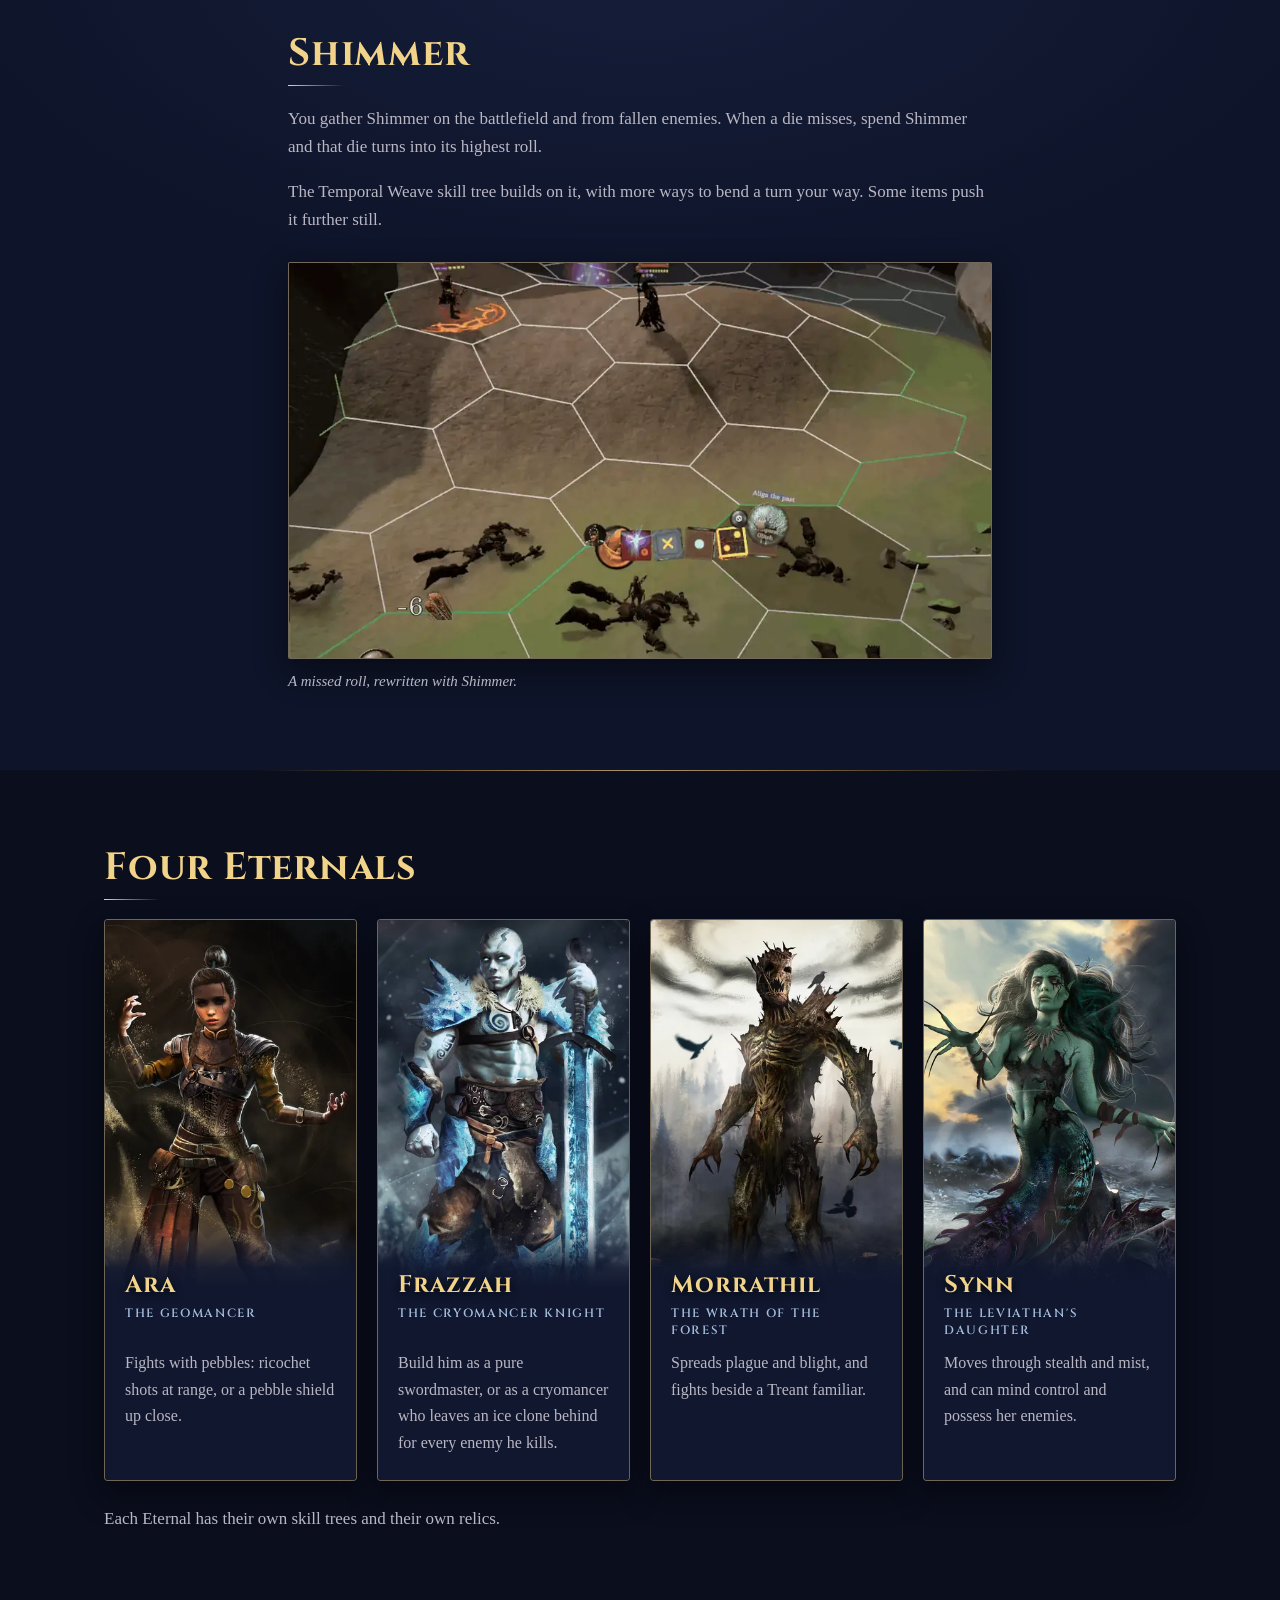
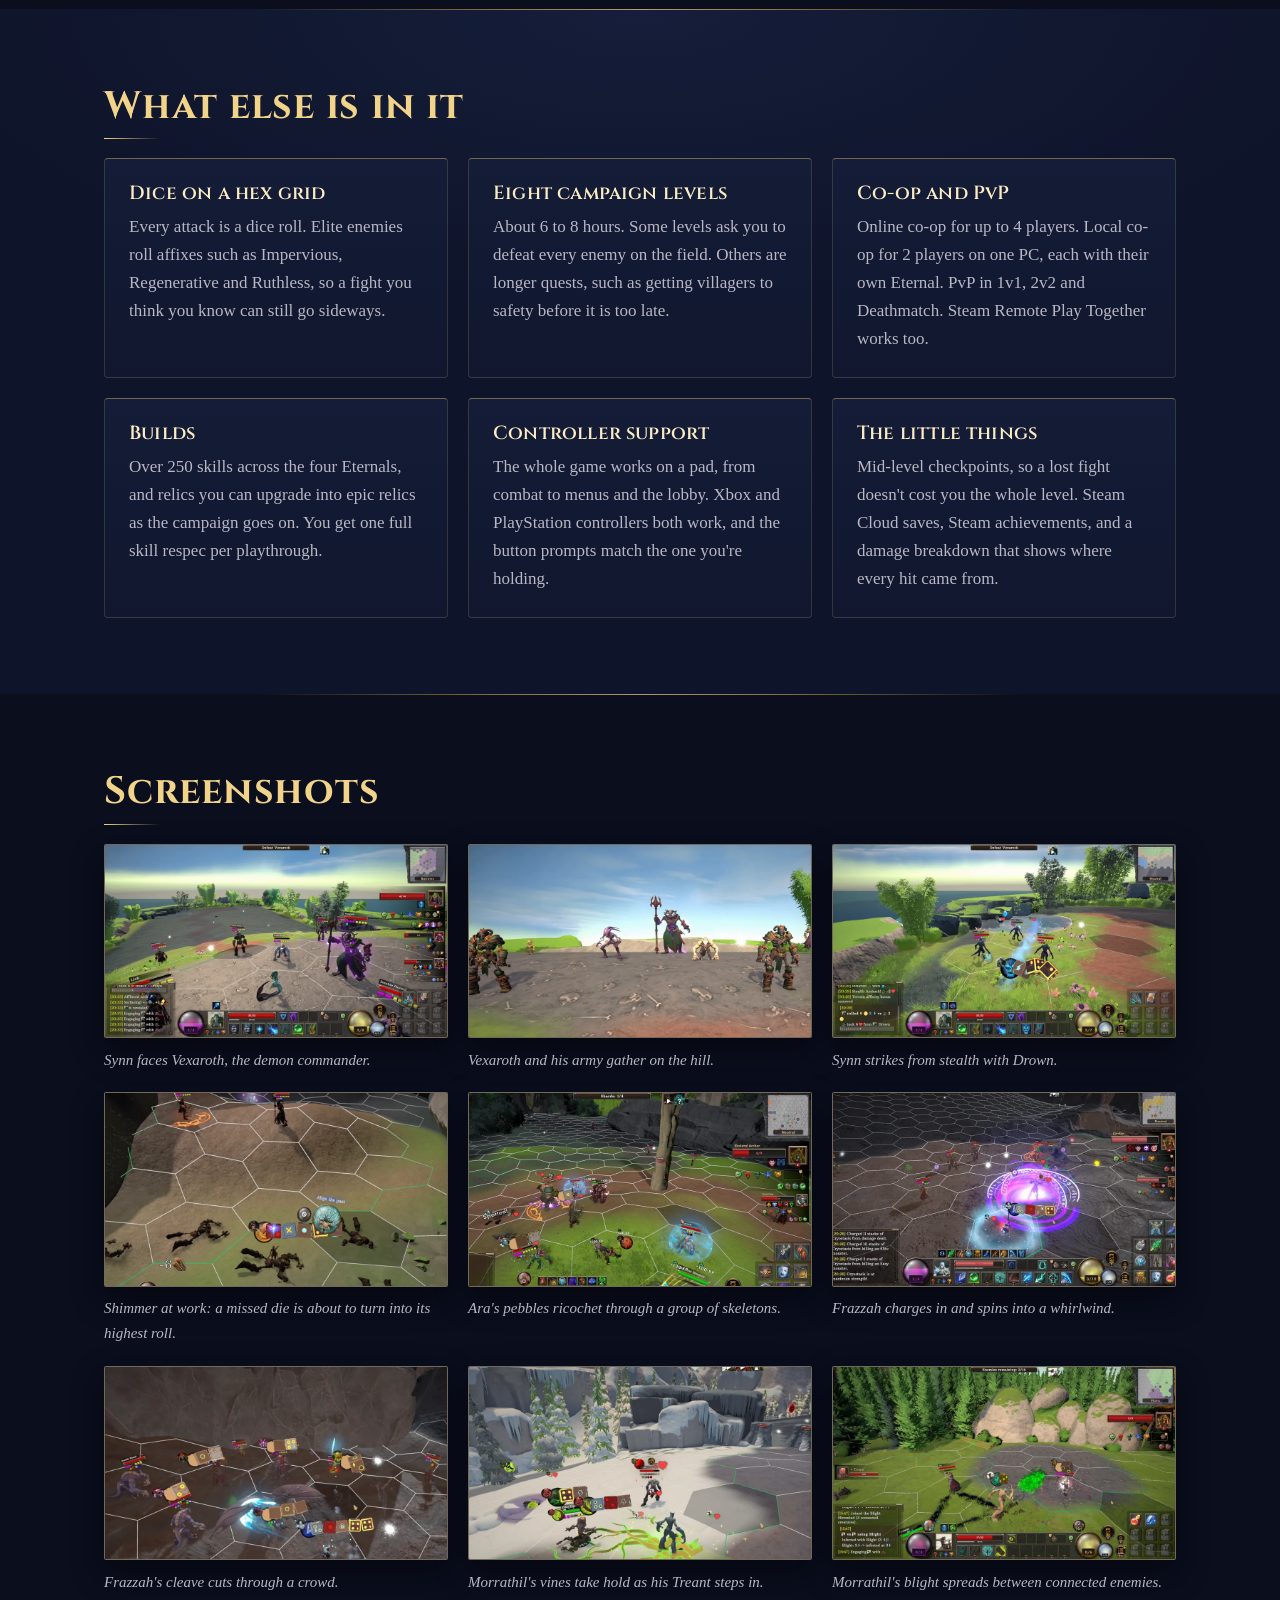
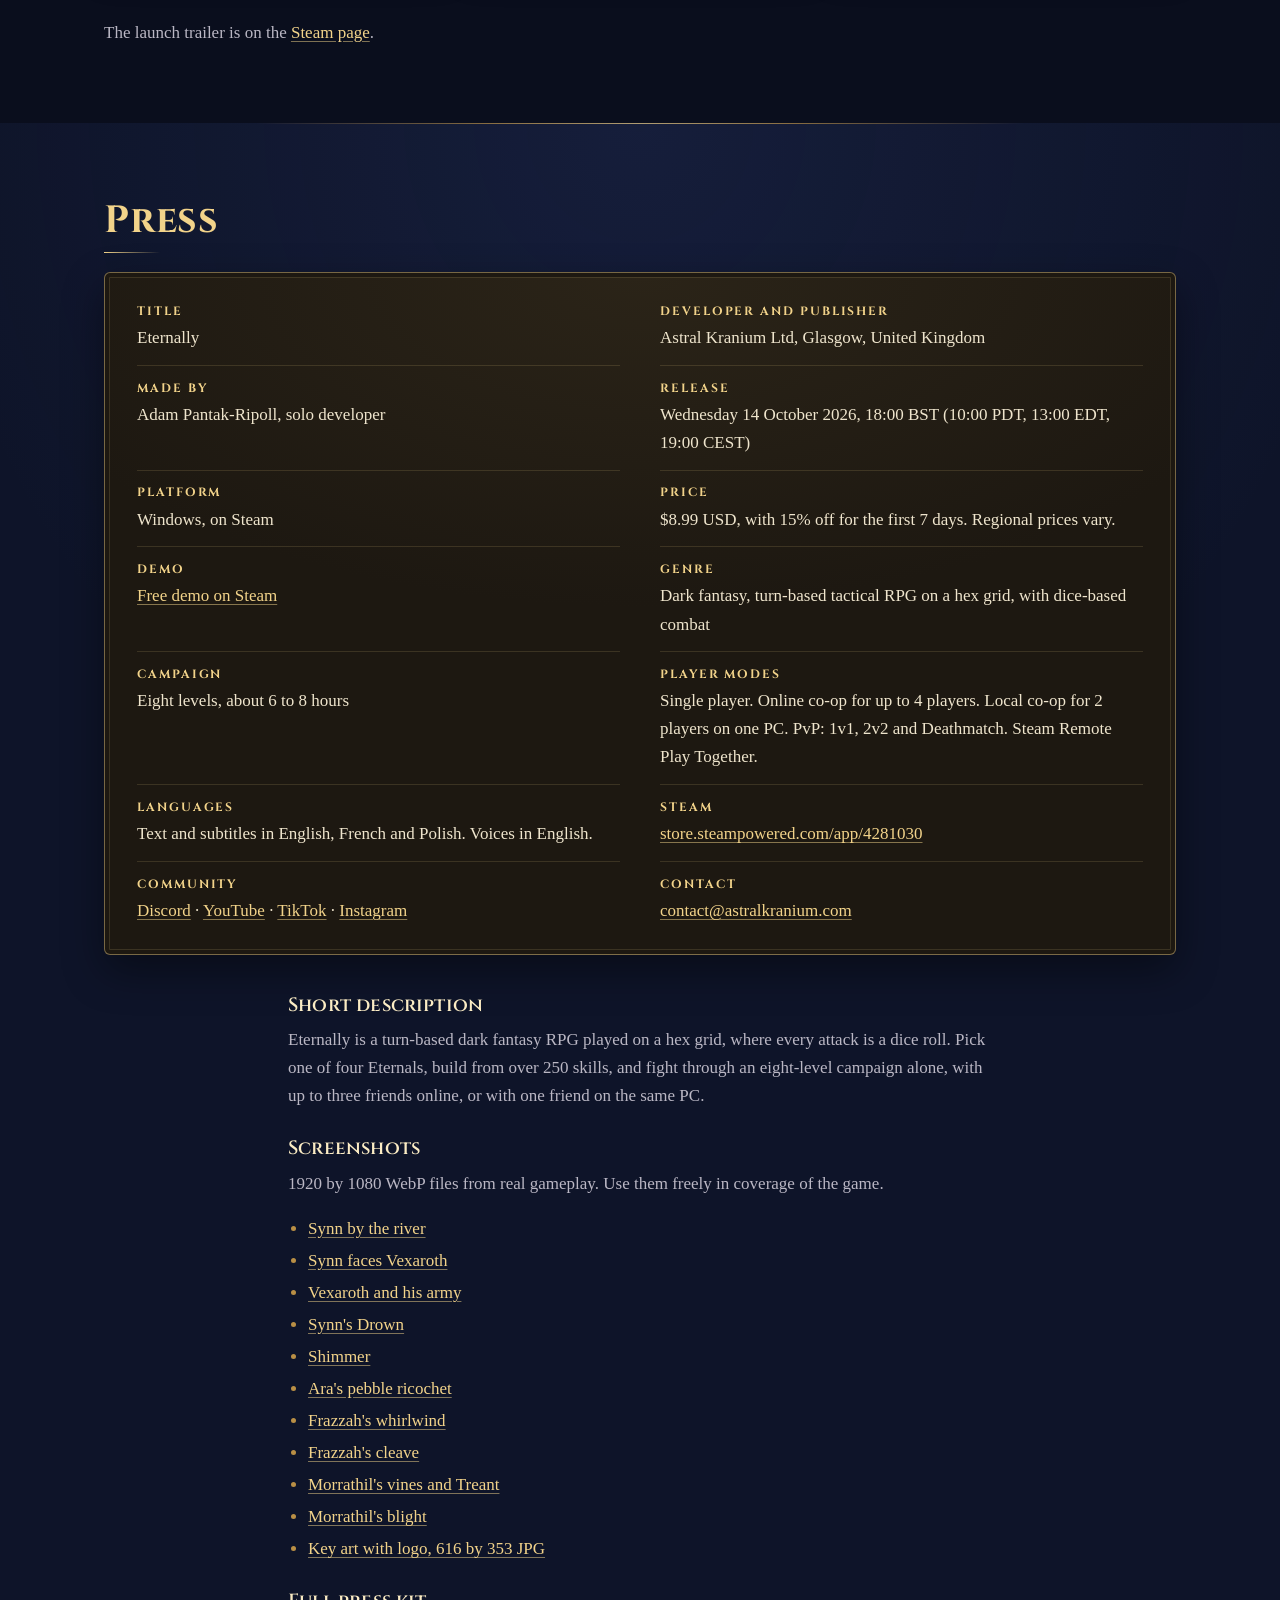
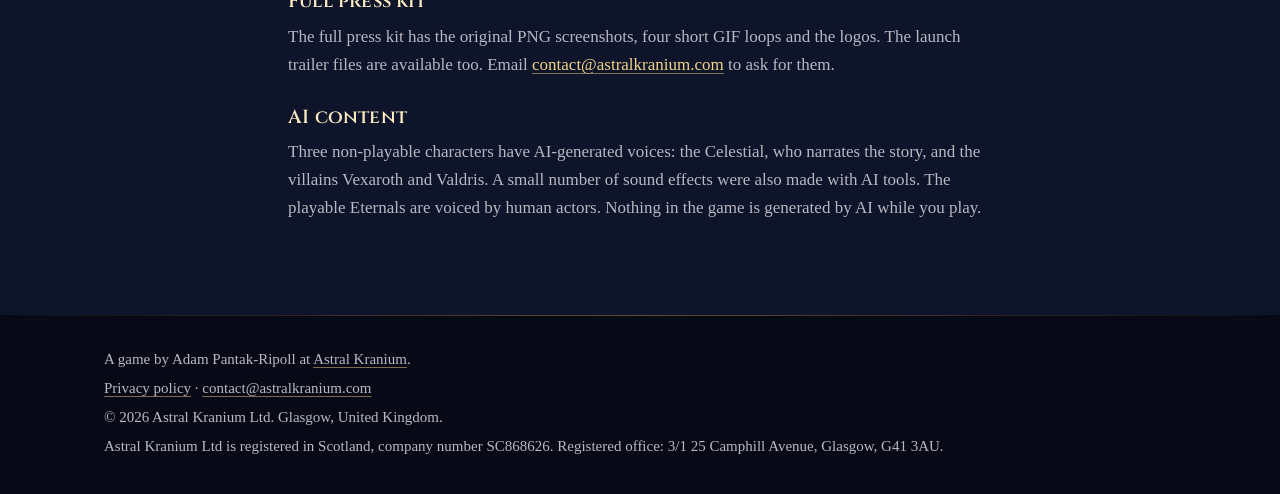
==== commit 9df98213: "Eternally page: splash-art portrait cards for the four Eternals Co-Authored-By: Claude Opus 5.5 <nor" ====
--- a/eternally/index.html
+++ b/eternally/index.html
@@ -106,22 +106,34 @@
     <section class="section" id="eternals" aria-labelledby="eternals-title">
       <div class="wrap">
         <h2 id="eternals-title">Four Eternals</h2>
-        <ul class="features pairs">
-          <li class="feature">
-            <h3>Ara the Geomancer</h3>
-            <p>Fights with pebbles: ricochet shots at range, or a pebble shield up close.</p>
-          </li>
-          <li class="feature">
-            <h3>Frazzah the Cryomancer Knight</h3>
-            <p>Build him as a pure swordmaster, or as a cryomancer who leaves an ice clone behind for every enemy he kills.</p>
-          </li>
-          <li class="feature">
-            <h3>Morrathil, the Wrath of the Forest</h3>
-            <p>Spreads plague and blight, and fights beside a Treant familiar.</p>
-          </li>
-          <li class="feature">
-            <h3>Synn, the Leviathan's Daughter</h3>
-            <p>Moves through stealth and mist, and can mind control and possess her enemies.</p>
+        <ul class="eternal-cards">
+          <li class="eternal-card">
+            <img src="/assets/eternally/eternals/ara.webp" srcset="/assets/eternally/eternals/ara-400.webp 400w, /assets/eternally/eternals/ara.webp 800w" sizes="(min-width: 64rem) 16rem, (min-width: 40rem) calc(50vw - 34px), calc(100vw - 32px)" width="800" height="1200" loading="lazy" decoding="async" alt="Painted portrait of Ara the Geomancer, a young woman in leather armour with sand and pebbles swirling around her raised hands.">
+            <div class="eternal-text">
+              <h3><span class="eternal-name">Ara</span> <span class="eternal-title">the Geomancer</span></h3>
+              <p>Fights with pebbles: ricochet shots at range, or a pebble shield up close.</p>
+            </div>
+          </li>
+          <li class="eternal-card">
+            <img src="/assets/eternally/eternals/frazzah.webp" srcset="/assets/eternally/eternals/frazzah-400.webp 400w, /assets/eternally/eternals/frazzah.webp 800w" sizes="(min-width: 64rem) 16rem, (min-width: 40rem) calc(50vw - 34px), calc(100vw - 32px)" width="800" height="1200" loading="lazy" decoding="async" alt="Painted portrait of Frazzah the Cryomancer Knight, a pale warrior in jagged ice armour leaning on a frozen sword, with snowy mountains behind him.">
+            <div class="eternal-text">
+              <h3><span class="eternal-name">Frazzah</span> <span class="eternal-title">the Cryomancer Knight</span></h3>
+              <p>Build him as a pure swordmaster, or as a cryomancer who leaves an ice clone behind for every enemy he kills.</p>
+            </div>
+          </li>
+          <li class="eternal-card">
+            <img src="/assets/eternally/eternals/morrathil.webp" srcset="/assets/eternally/eternals/morrathil-400.webp 400w, /assets/eternally/eternals/morrathil.webp 800w" sizes="(min-width: 64rem) 16rem, (min-width: 40rem) calc(50vw - 34px), calc(100vw - 32px)" width="800" height="1200" loading="lazy" decoding="async" alt="Painted portrait of Morrathil, the Wrath of the Forest, a towering creature of twisted wood in a misty forest, with crows circling him.">
+            <div class="eternal-text">
+              <h3><span class="eternal-name">Morrathil</span> <span class="eternal-title">the Wrath of the Forest</span></h3>
+              <p>Spreads plague and blight, and fights beside a Treant familiar.</p>
+            </div>
+          </li>
+          <li class="eternal-card">
+            <img src="/assets/eternally/eternals/synn.webp" srcset="/assets/eternally/eternals/synn-400.webp 400w, /assets/eternally/eternals/synn.webp 800w" sizes="(min-width: 64rem) 16rem, (min-width: 40rem) calc(50vw - 34px), calc(100vw - 32px)" width="800" height="1200" loading="lazy" decoding="async" alt="Painted portrait of Synn, the Leviathan's Daughter, a sea witch with green skin and a scaled tail, coiled on a rock in a stormy sea.">
+            <div class="eternal-text">
+              <h3><span class="eternal-name">Synn</span> <span class="eternal-title">the Leviathan's Daughter</span></h3>
+              <p>Moves through stealth and mist, and can mind control and possess her enemies.</p>
+            </div>
           </li>
         </ul>
         <p class="meta after-features">Each Eternal has their own skill trees and their own relics.</p>
--- a/assets/css/eternally.css
+++ b/assets/css/eternally.css
@@ -397,6 +397,70 @@
   color: var(--muted);
 }
 
+.eternal-cards {
+  display: grid;
+  gap: 1.25rem;
+  margin: 0;
+  padding: 0;
+  list-style: none;
+}
+
+.eternal-card {
+  display: flex;
+  flex-direction: column;
+  overflow: hidden;
+  background: var(--surface-deep);
+  border: 1px solid var(--line-strong);
+  border-radius: var(--radius);
+  box-shadow: 0 0.75rem 2rem rgba(0, 0, 0, 0.45);
+}
+
+.eternal-card img {
+  width: 100%;
+  aspect-ratio: 4 / 5;
+  object-fit: cover;
+  object-position: 50% 15%;
+  background: var(--surface);
+}
+
+.eternal-text {
+  position: relative;
+  flex: 1;
+  margin-top: -4.5rem;
+  padding: 3rem 1.25rem 1.5rem;
+  background: linear-gradient(180deg, rgba(16, 23, 46, 0) 0, rgba(16, 23, 46, 0.92) 2.75rem, var(--surface-deep) 4rem);
+}
+
+.eternal-text h3 {
+  margin-bottom: 0.75rem;
+}
+
+.eternal-name {
+  display: block;
+  font-size: 1.625rem;
+  font-weight: 700;
+  letter-spacing: 0.04em;
+  color: var(--gold);
+  text-shadow: 0 2px 8px rgba(0, 0, 0, 0.8);
+}
+
+.eternal-title {
+  display: block;
+  margin-top: 0.3rem;
+  font-size: 0.75rem;
+  font-weight: 600;
+  letter-spacing: 0.14em;
+  line-height: 1.4;
+  text-transform: uppercase;
+  color: var(--steel);
+}
+
+.eternal-text p {
+  margin: 0;
+  font-size: 1rem;
+  color: var(--muted);
+}
+
 .after-features,
 .press-notes {
   max-width: 44rem;
@@ -583,6 +647,14 @@
     grid-template-columns: repeat(2, minmax(0, 1fr));
   }
 
+  .eternal-cards {
+    grid-template-columns: repeat(2, minmax(0, 1fr));
+  }
+
+  .eternal-card img {
+    aspect-ratio: 2 / 3;
+  }
+
   .fact-sheet {
     grid-template-columns: repeat(2, minmax(0, 1fr));
     column-gap: 2.5rem;
@@ -636,8 +708,16 @@
     grid-template-columns: repeat(3, minmax(0, 1fr));
   }
 
-  .features.pairs {
-    grid-template-columns: repeat(2, minmax(0, 1fr));
+  .eternal-cards {
+    grid-template-columns: repeat(4, minmax(0, 1fr));
+  }
+
+  .eternal-name {
+    font-size: 1.5rem;
+  }
+
+  .eternal-title {
+    min-height: 2.8em;
   }
 
   .hero {
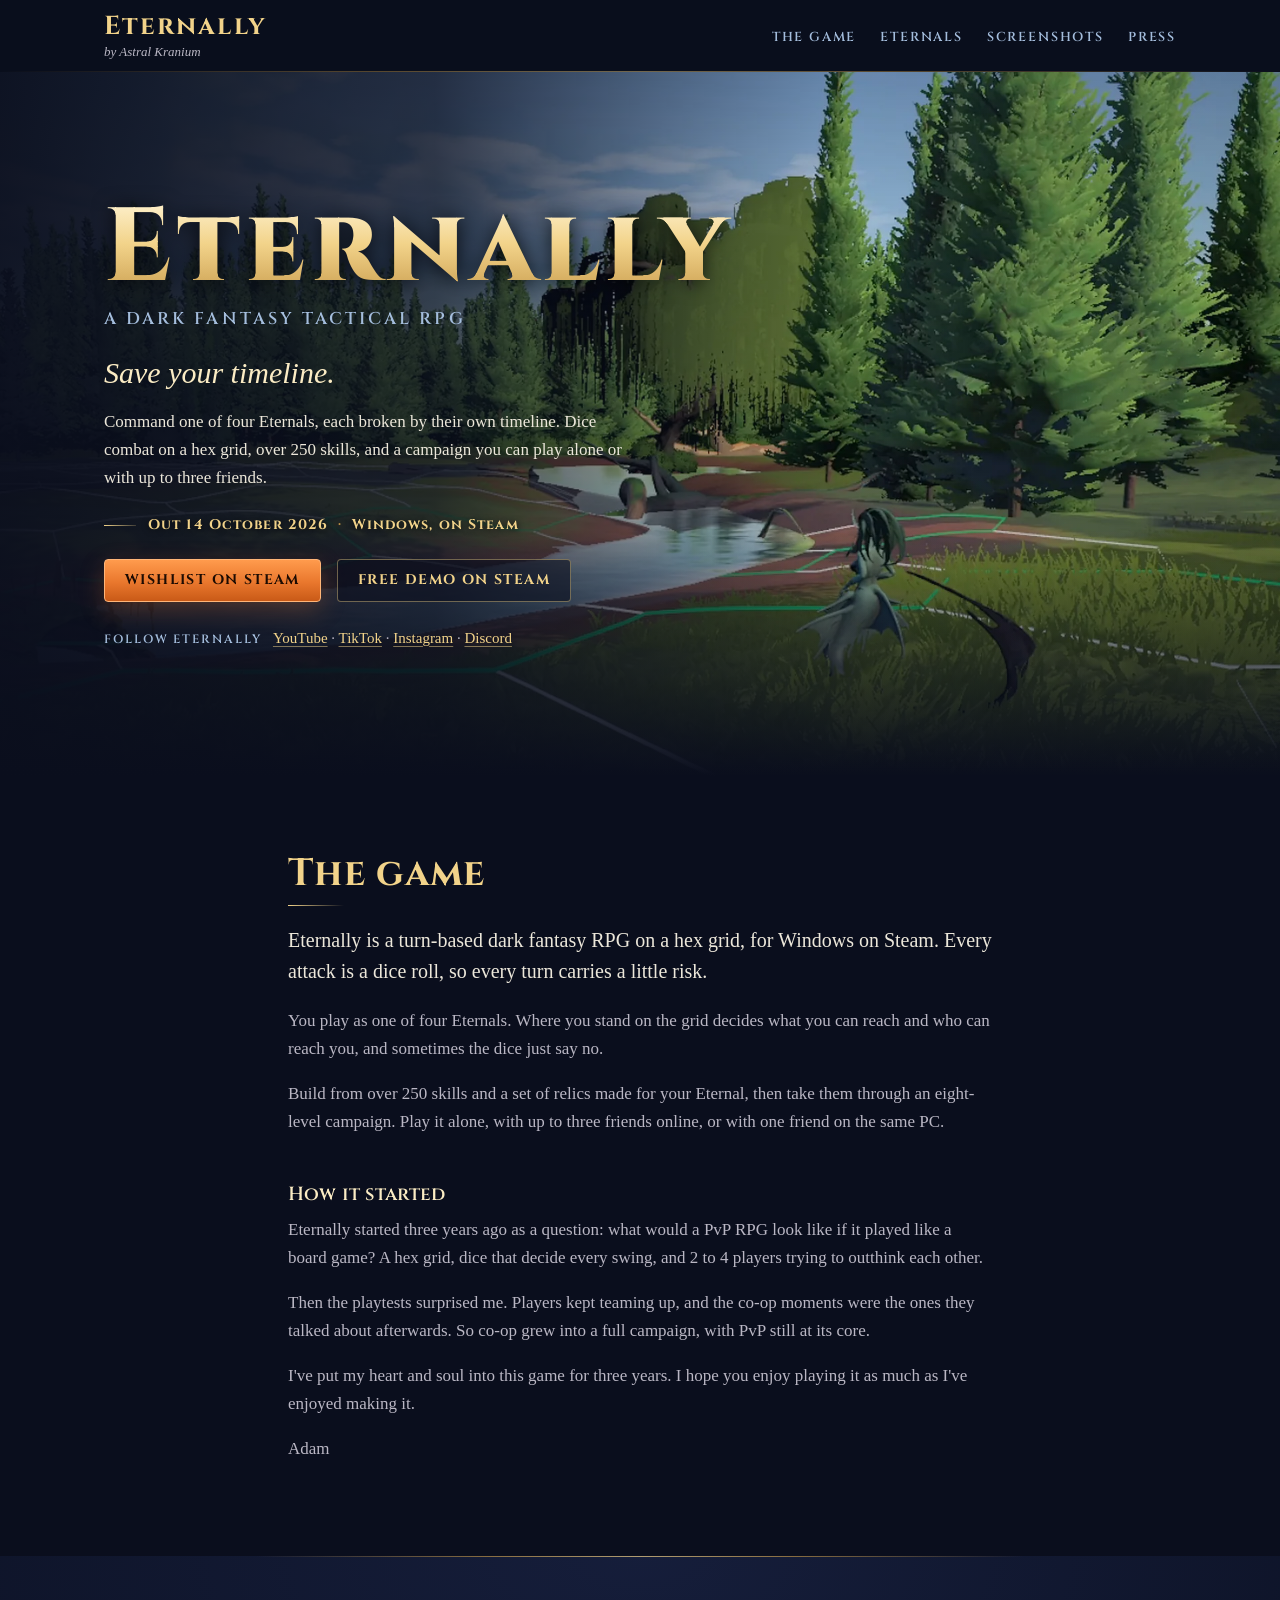
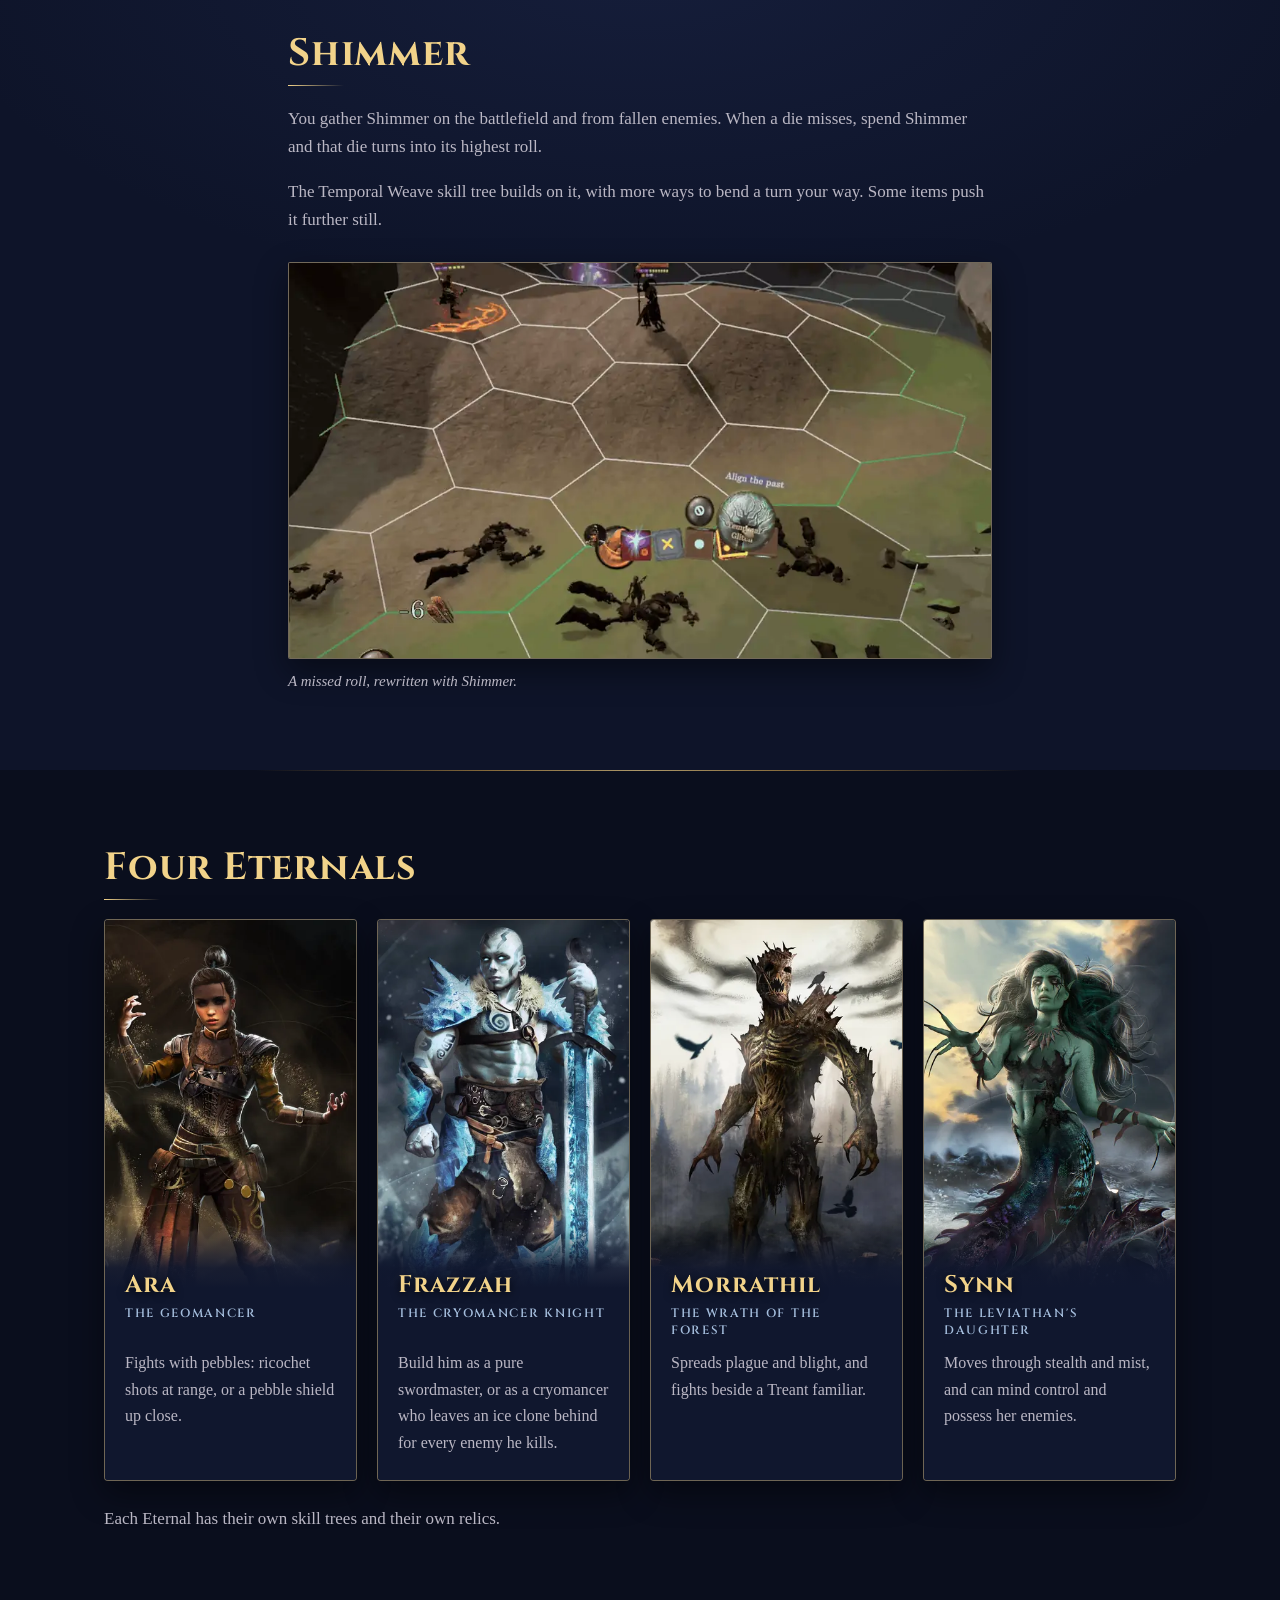
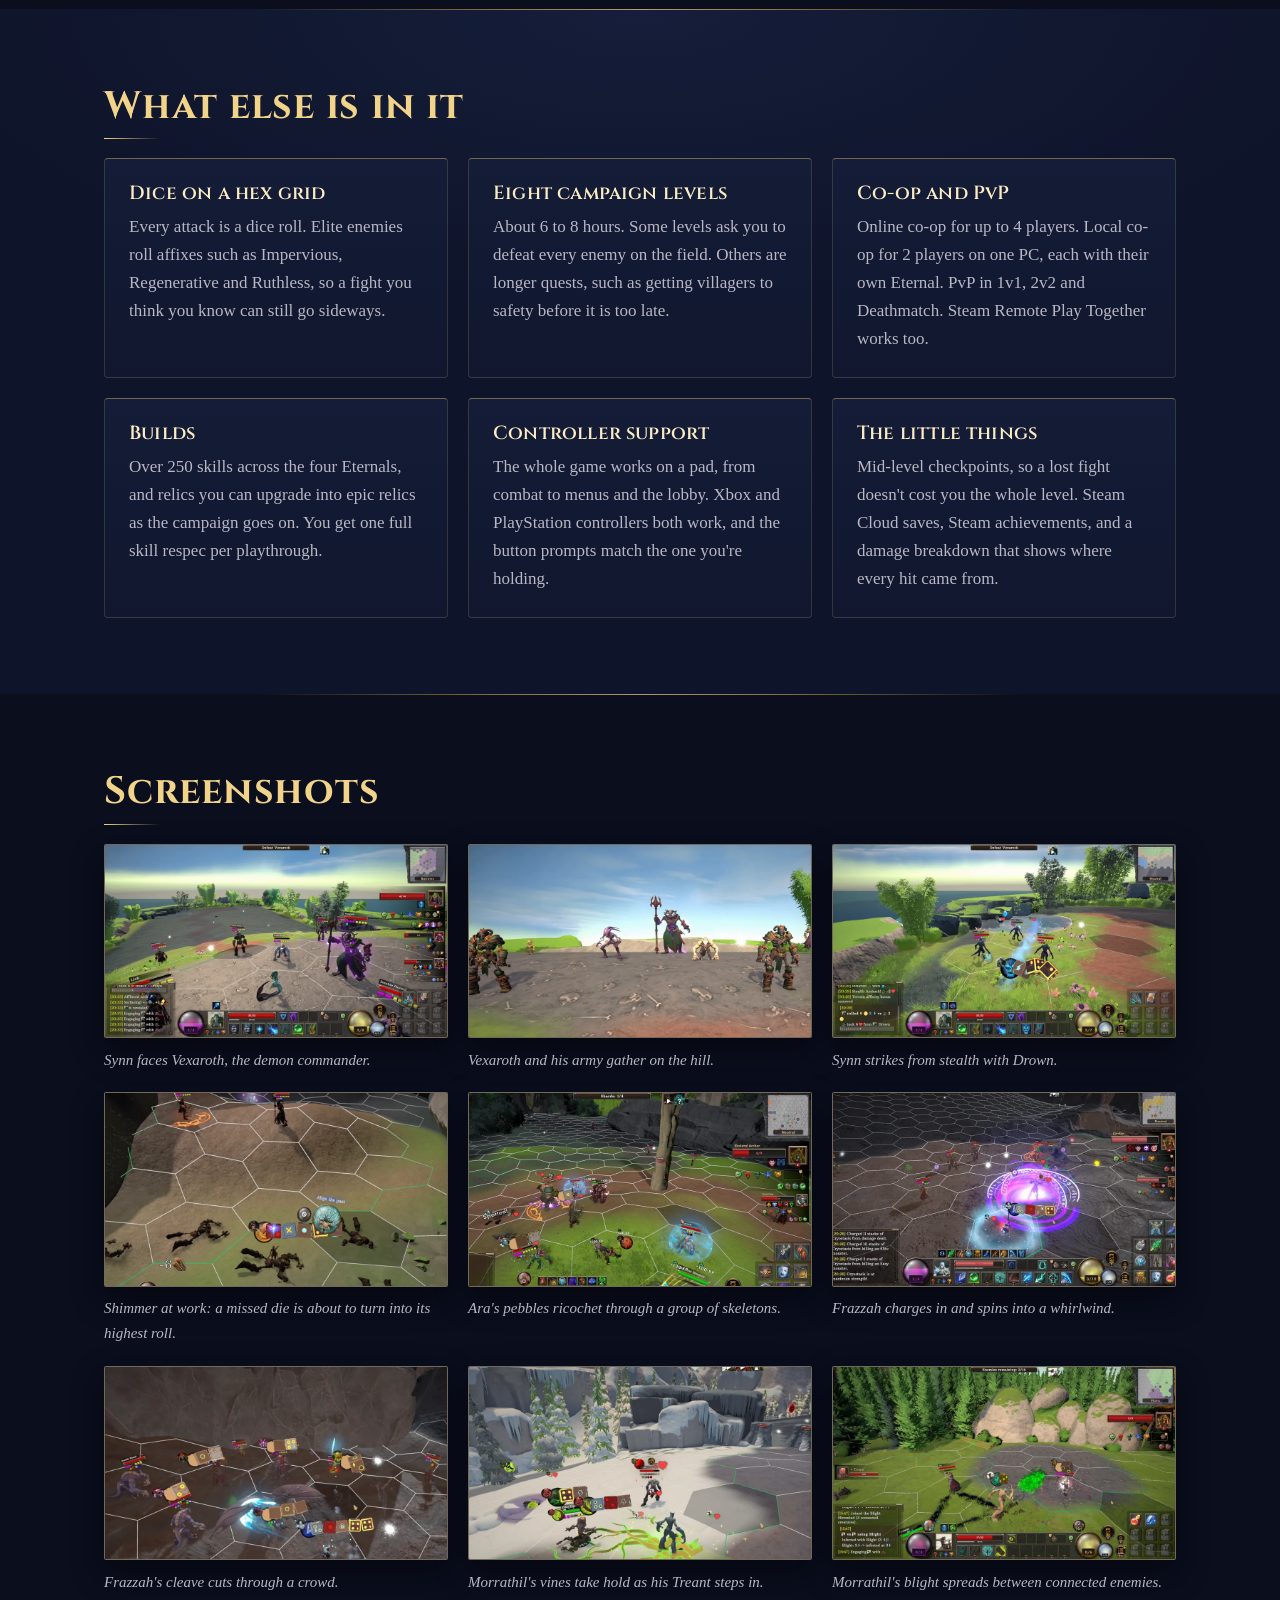
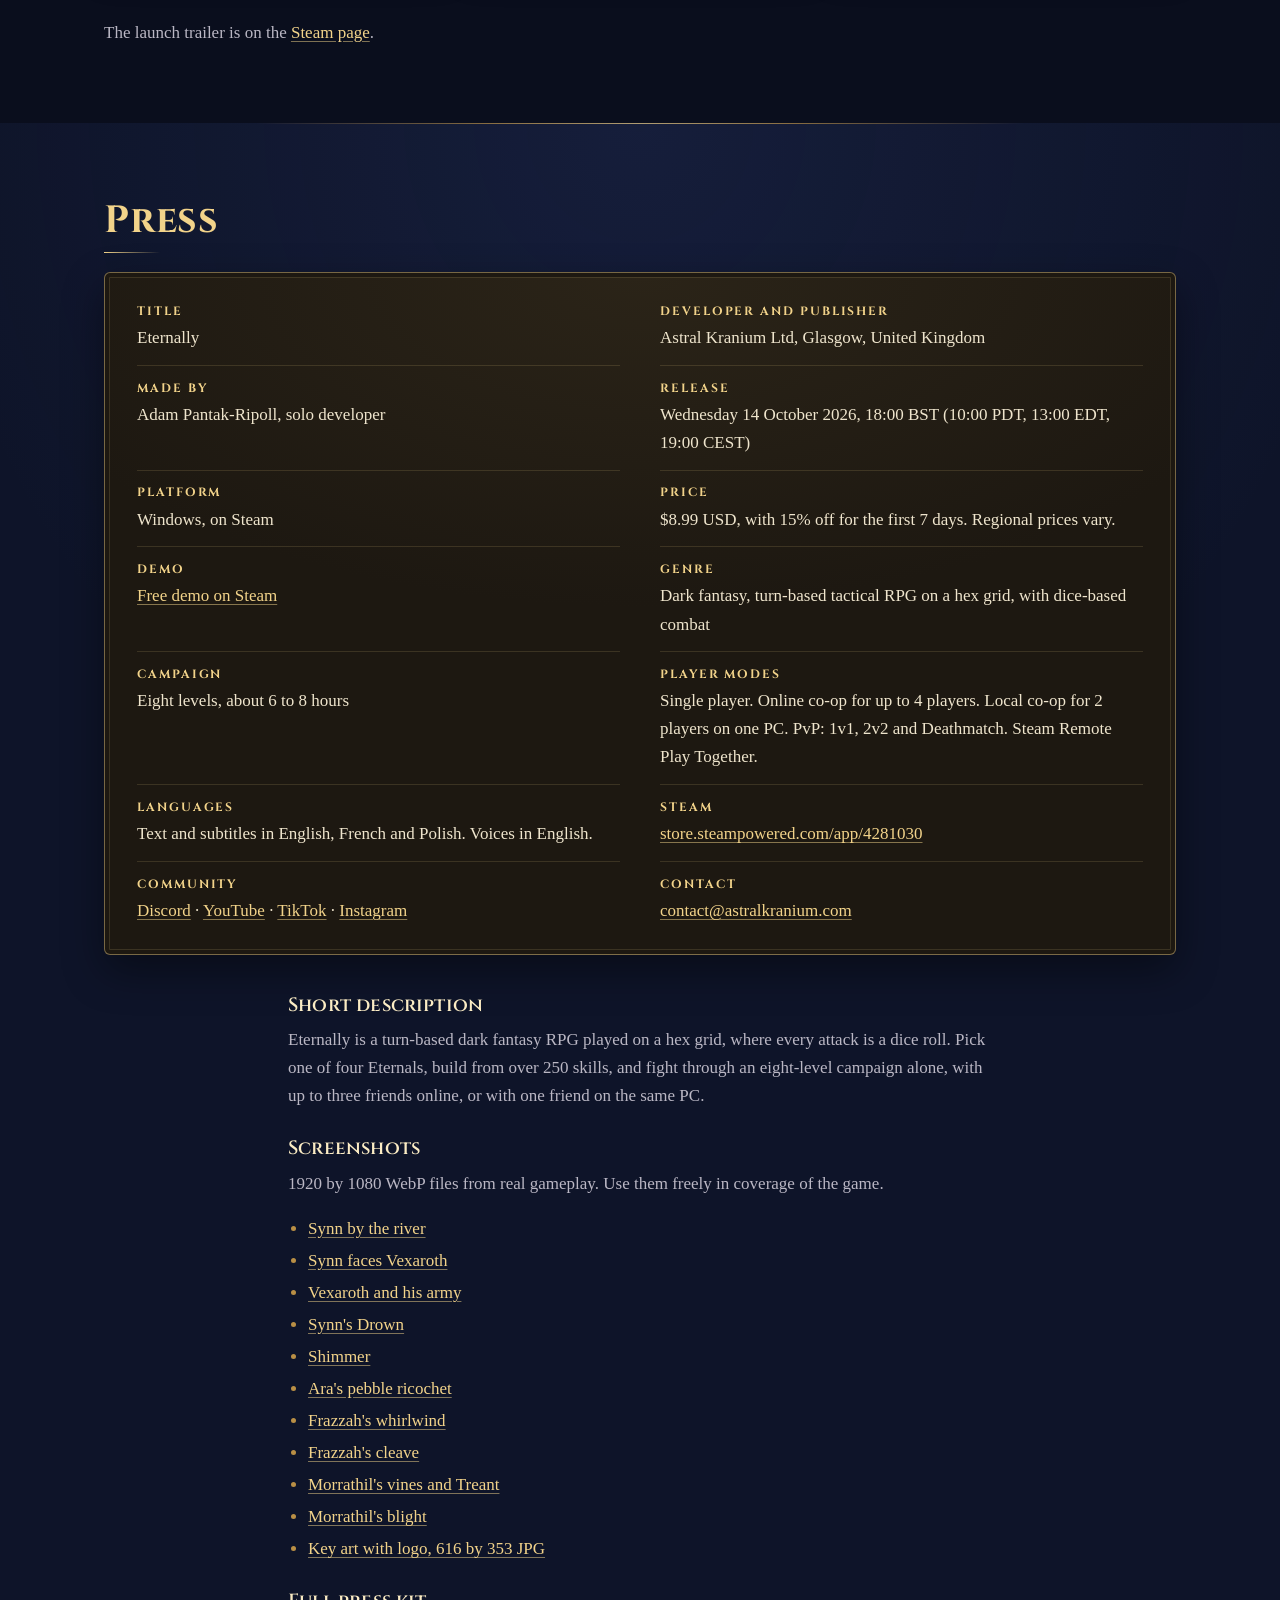
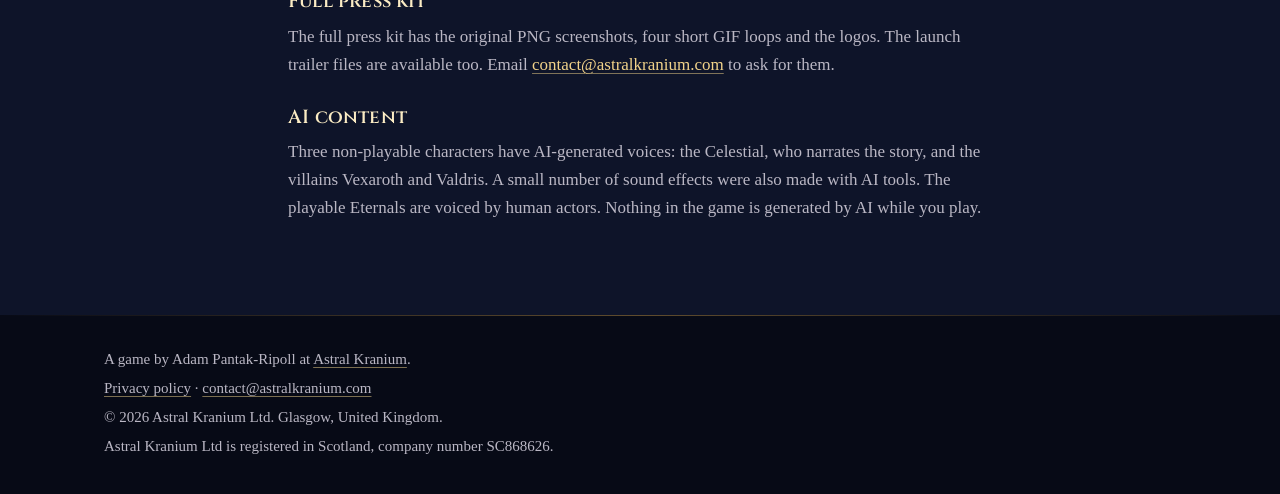
==== commit 682b2120: "Remove the registered office street address from the site until a registered office service is in pl" ====
--- a/eternally/index.html
+++ b/eternally/index.html
@@ -332,7 +332,7 @@
       <p>A game by Adam Pantak-Ripoll at <a href="/">Astral Kranium</a>.</p>
       <p><a href="/eternally/privacy.html">Privacy policy</a> &middot; <a href="mailto:contact@astralkranium.com">contact@astralkranium.com</a></p>
       <p>&copy; 2026 Astral Kranium Ltd. Glasgow, United Kingdom.</p>
-      <p>Astral Kranium Ltd is registered in Scotland, company number SC868626. Registered office: 3/1 25 Camphill Avenue, Glasgow, G41 3AU.</p>
+      <p>Astral Kranium Ltd is registered in Scotland, company number SC868626.</p>
     </div>
   </footer>
 </body>
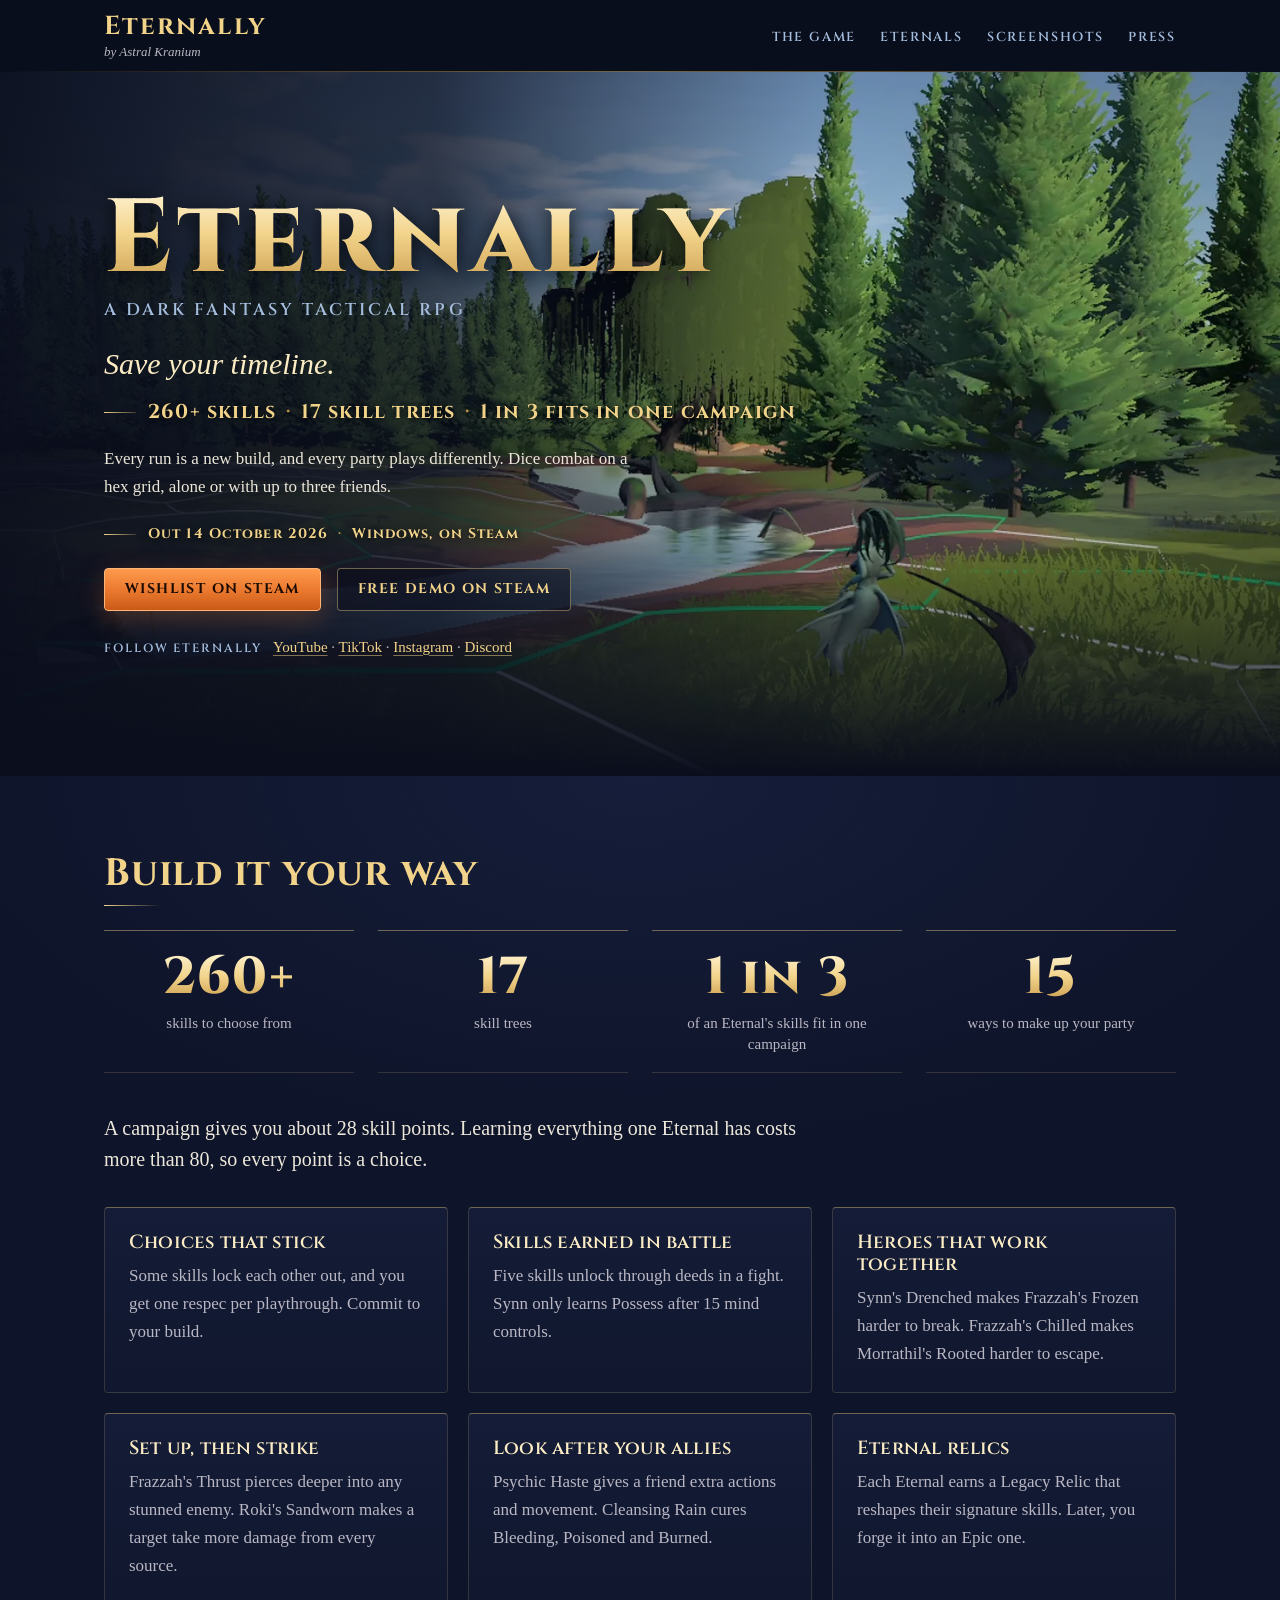
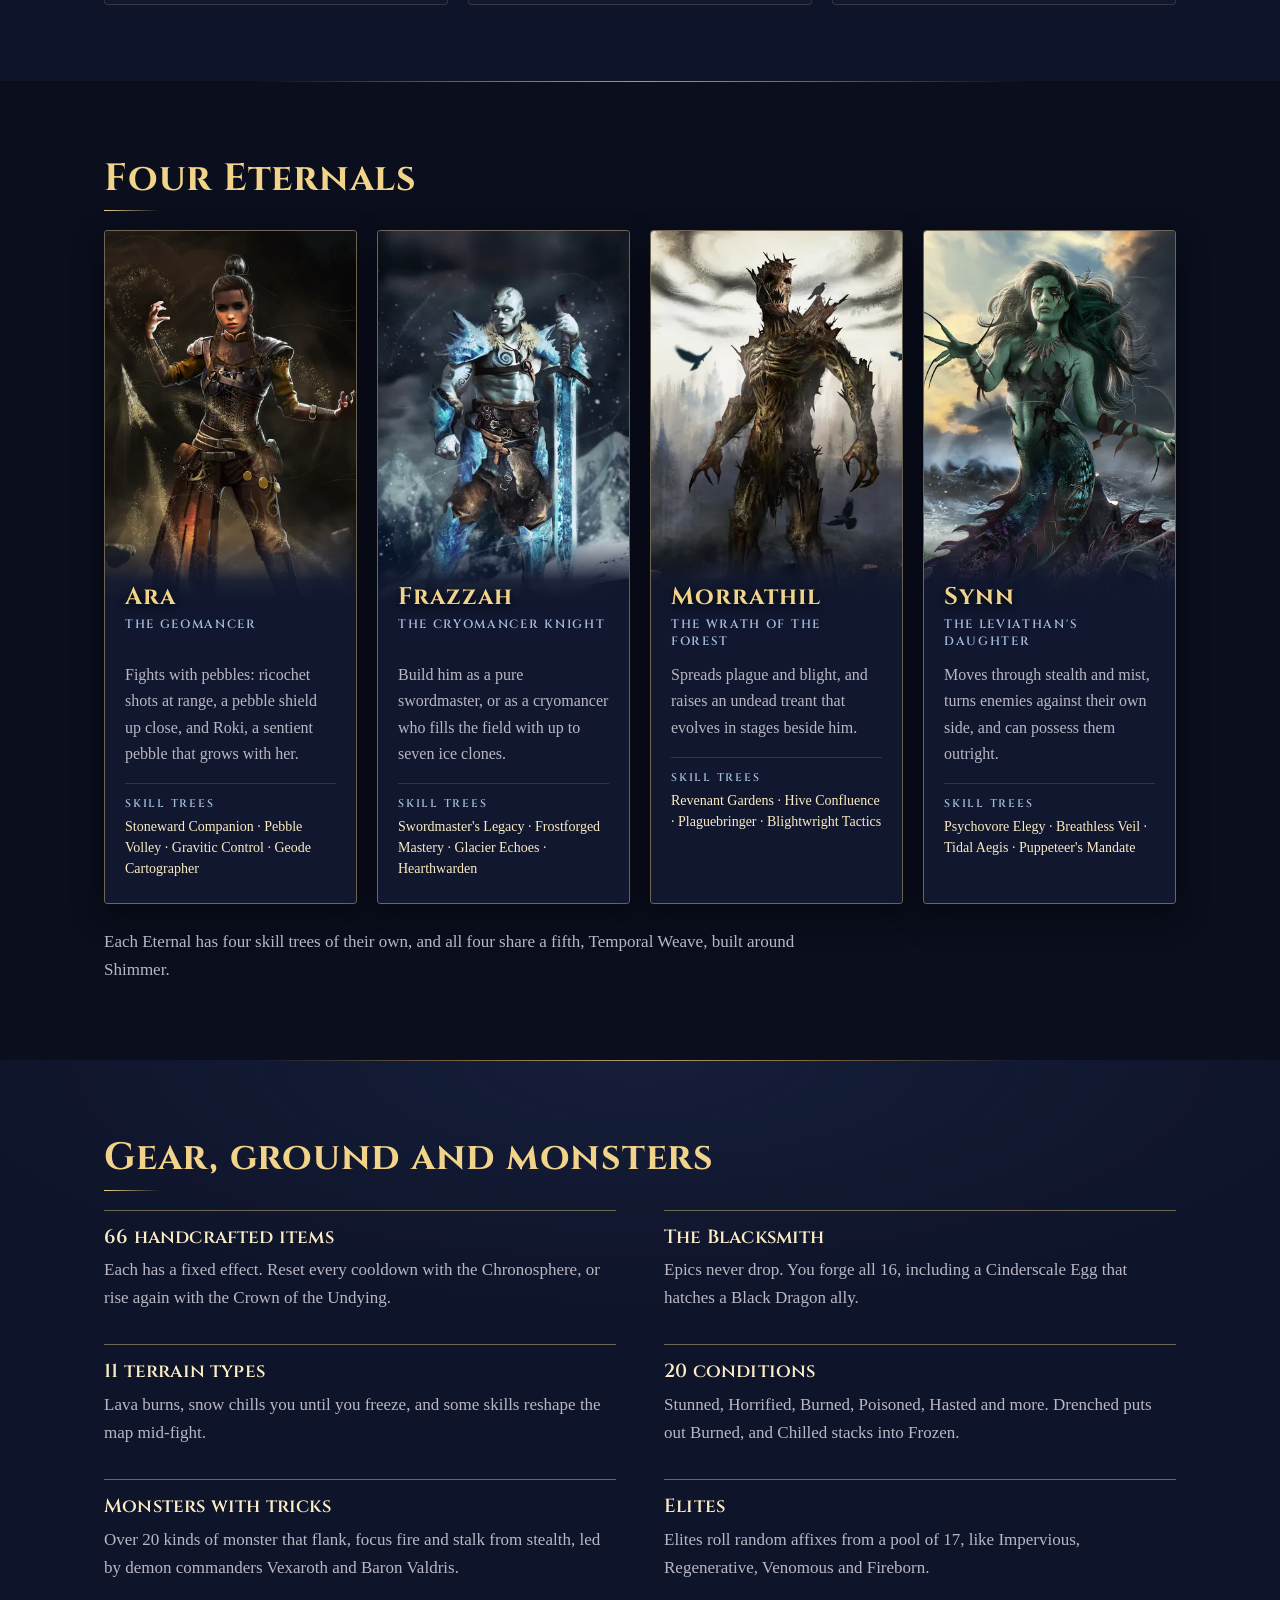
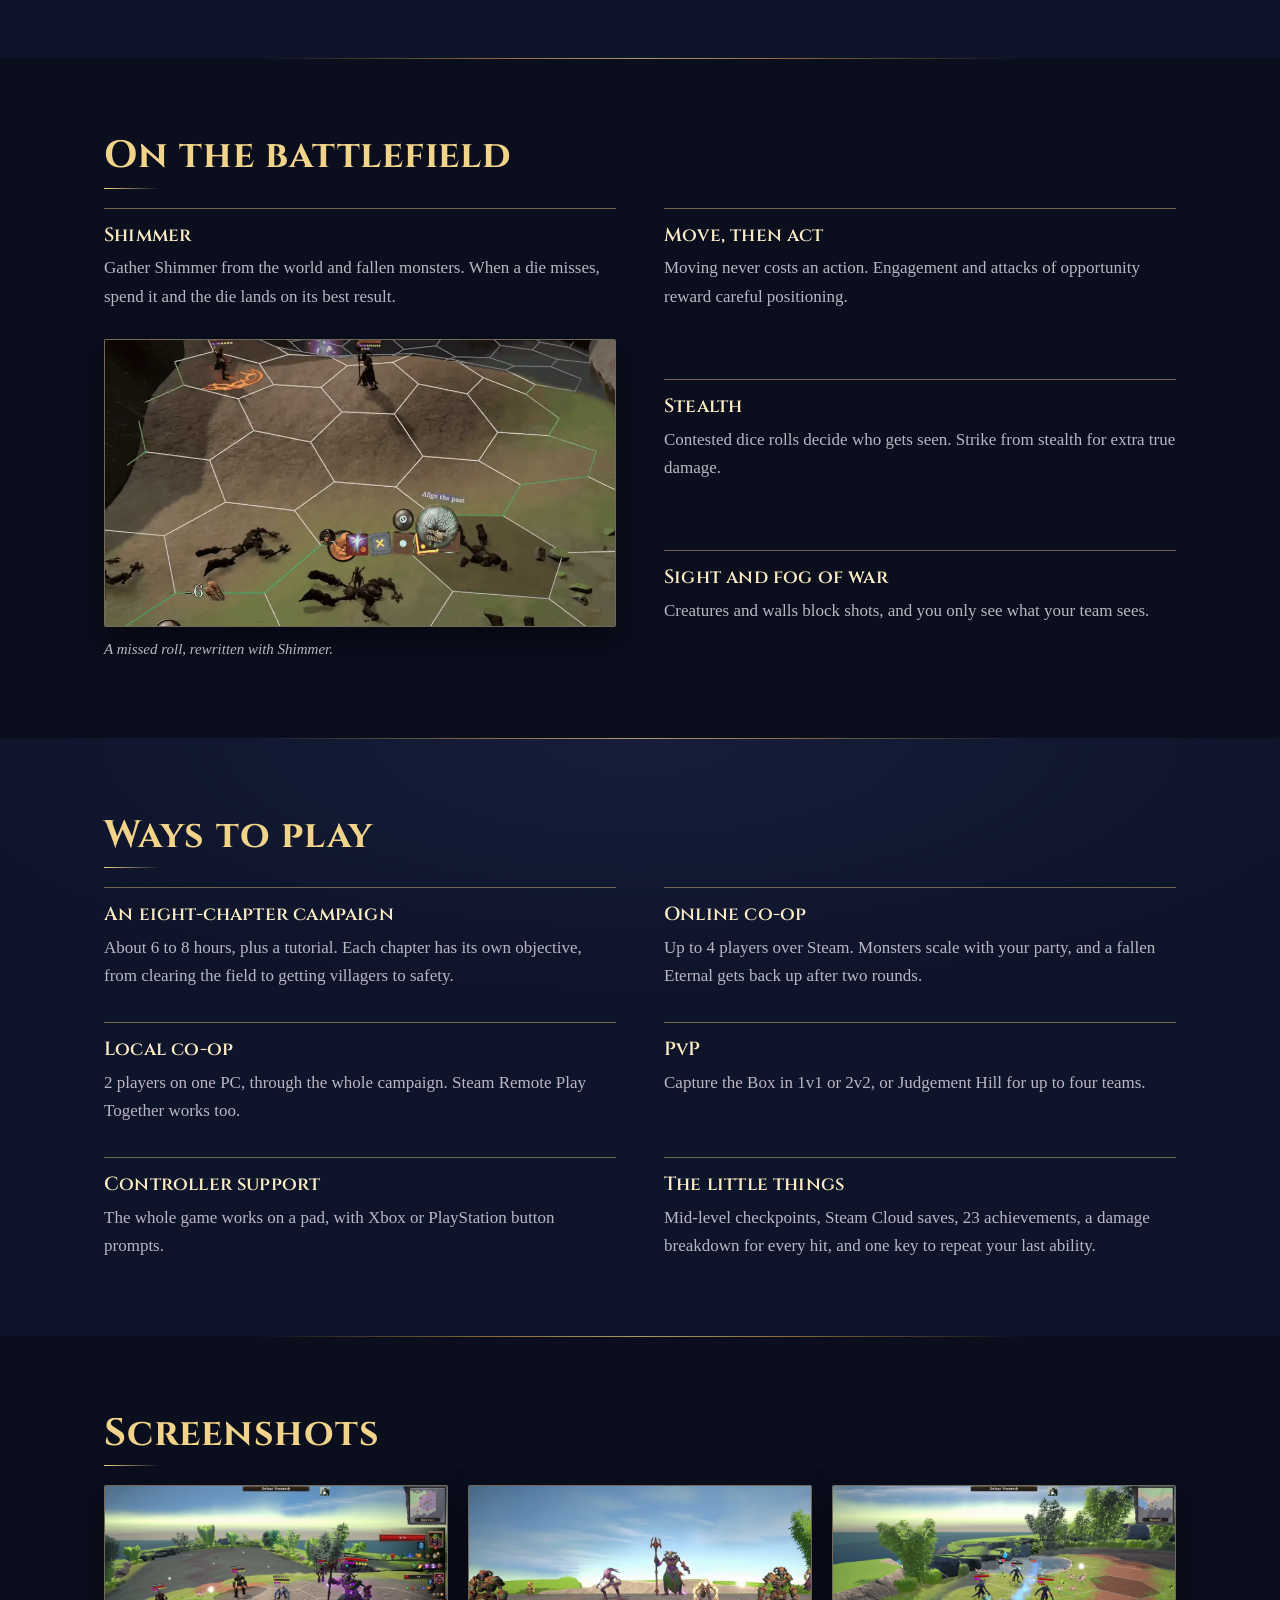
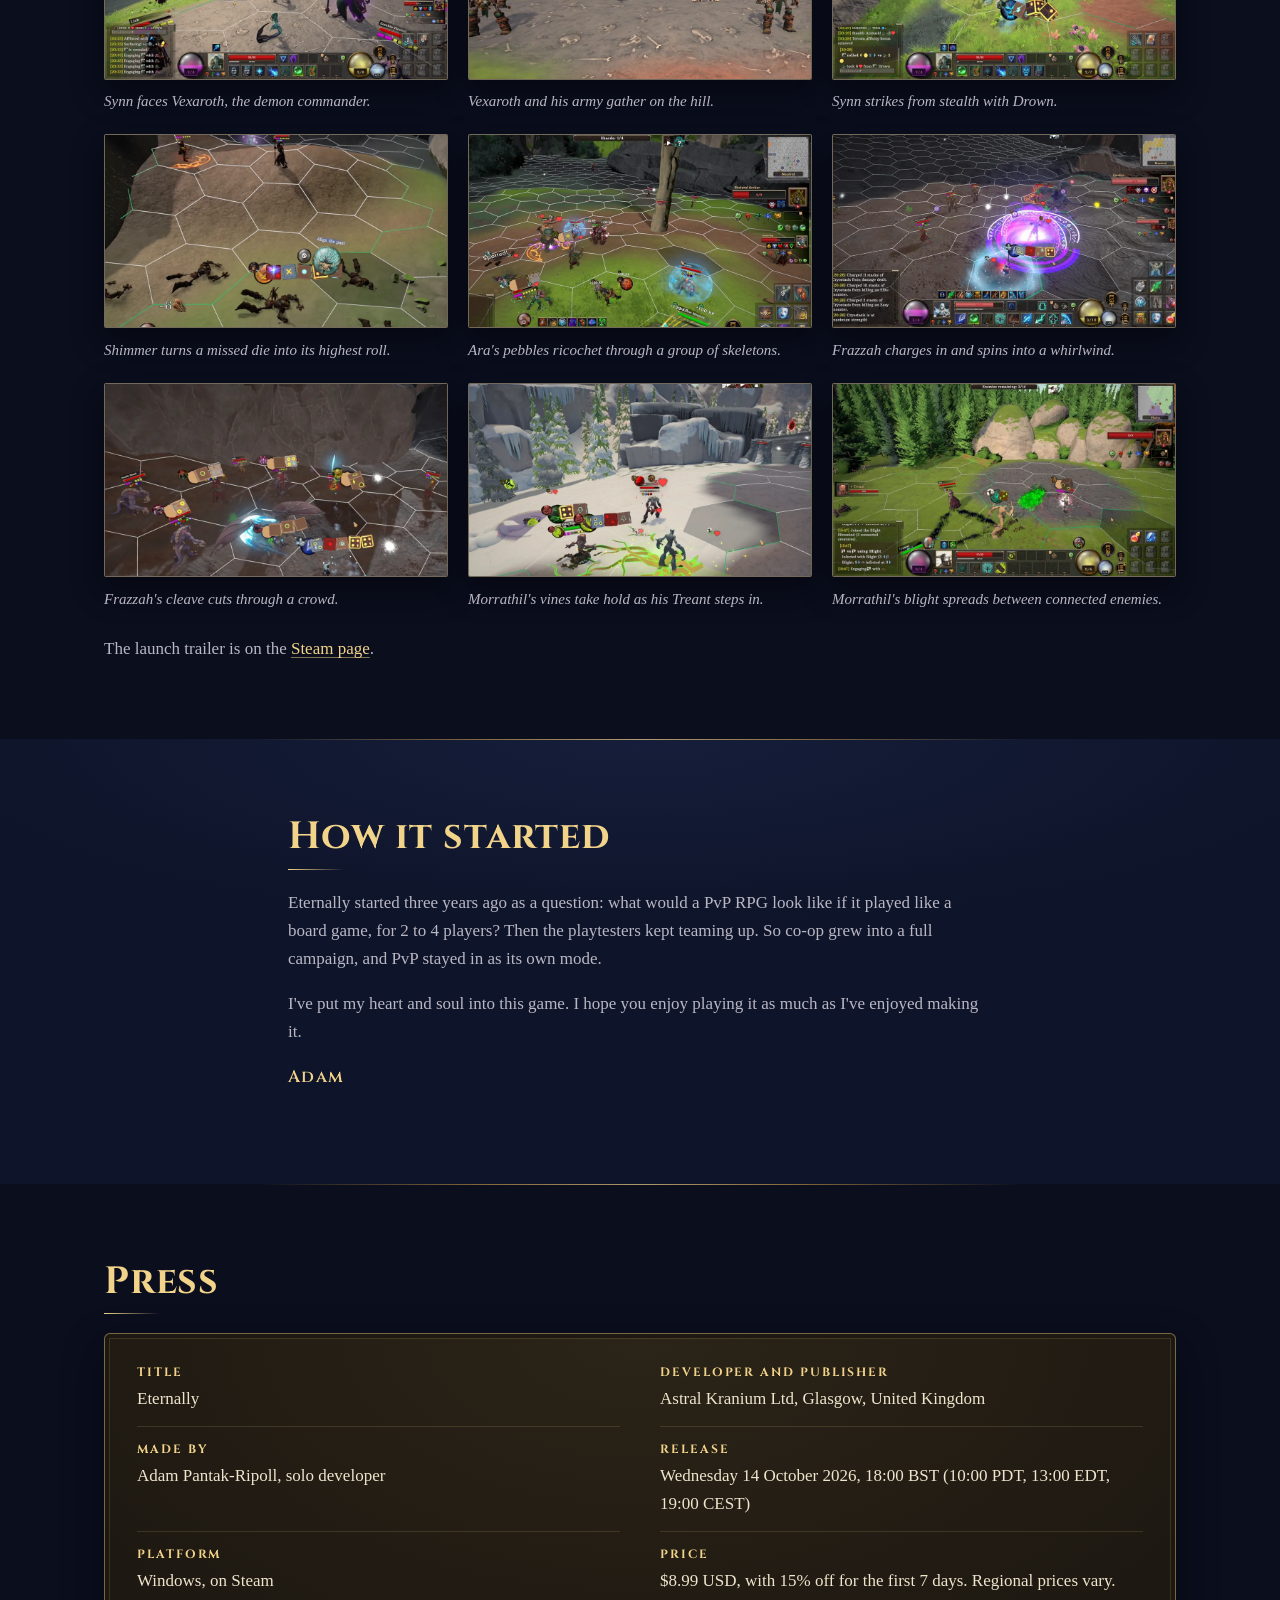
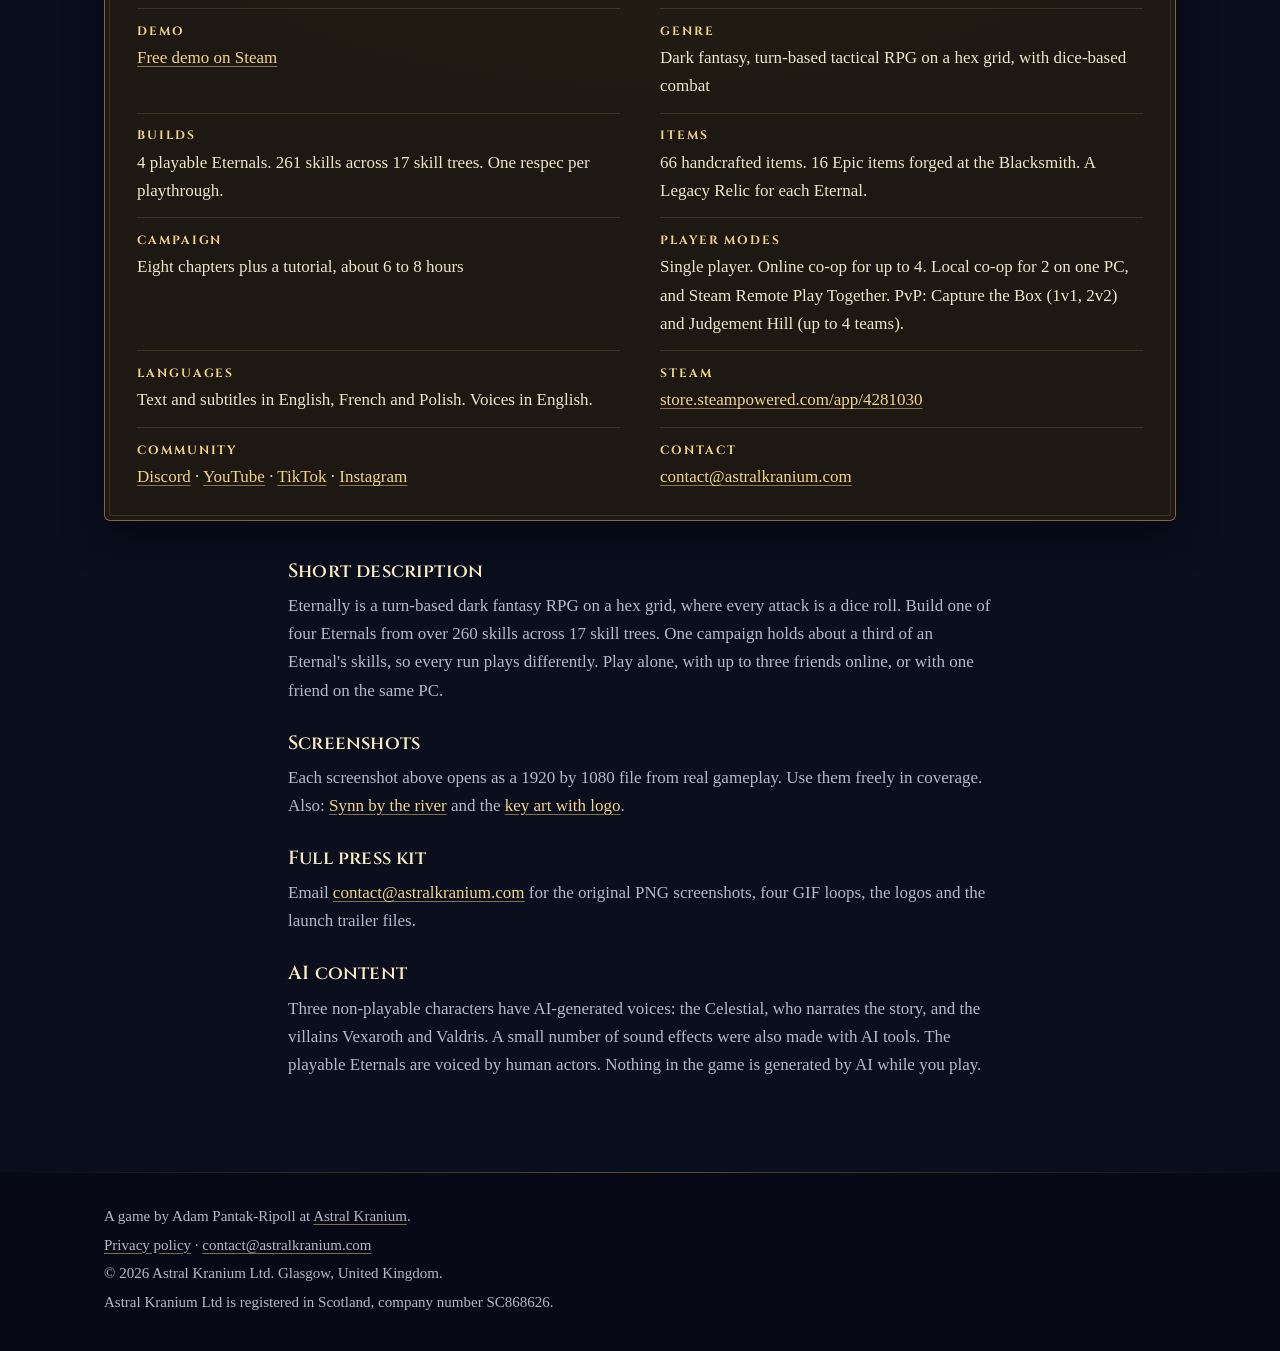
==== commit 2c889e16: "Eternally page: lead with build variety (verified counts), demote Shimmer to one mechanic, add syste" ====
--- a/eternally/index.html
+++ b/eternally/index.html
@@ -4,7 +4,7 @@
   <meta charset="utf-8">
   <meta name="viewport" content="width=device-width, initial-scale=1">
   <title>Eternally</title>
-  <meta name="description" content="Eternally is a dark fantasy, turn-based tactical RPG with dice combat on a hex grid. Four Eternals, over 250 skills, online co-op for up to 4 players. Out on Steam for Windows on 14 October 2026.">
+  <meta name="description" content="Eternally is a dark fantasy tactical RPG with dice combat on a hex grid. Four Eternals, over 260 skills in 17 skill trees, and more builds than one campaign can hold. Online co-op for up to 4 players. Out on Steam for Windows on 14 October 2026.">
   <link rel="canonical" href="https://astralkranium.com/eternally/">
   <link rel="icon" type="image/png" sizes="32x32" href="/assets/eternally/favicon-32.png">
   <link rel="apple-touch-icon" href="/assets/eternally/apple-touch-icon.png">
@@ -15,7 +15,7 @@
   <meta property="og:type" content="website">
   <meta property="og:site_name" content="Astral Kranium">
   <meta property="og:title" content="Eternally">
-  <meta property="og:description" content="A dark fantasy tactical RPG with dice combat on a hex grid, for one player or up to four online. Out on Steam on 14 October 2026.">
+  <meta property="og:description" content="Four Eternals, over 260 skills and more builds than one campaign can hold. A dark fantasy tactical RPG with dice combat on a hex grid, solo or with up to four players online. Out on Steam on 14 October 2026.">
   <meta property="og:url" content="https://astralkranium.com/eternally/">
   <meta property="og:image" content="https://astralkranium.com/assets/eternally/og-eternally.jpg">
   <meta property="og:image:width" content="1200">
@@ -24,7 +24,7 @@
   <meta property="og:locale" content="en_GB">
   <meta name="twitter:card" content="summary_large_image">
   <meta name="twitter:title" content="Eternally">
-  <meta name="twitter:description" content="A dark fantasy tactical RPG with dice combat on a hex grid, for one player or up to four online. Out on Steam on 14 October 2026.">
+  <meta name="twitter:description" content="Four Eternals, over 260 skills and more builds than one campaign can hold. A dark fantasy tactical RPG with dice combat on a hex grid, solo or with up to four players online. Out on Steam on 14 October 2026.">
   <meta name="twitter:image" content="https://astralkranium.com/assets/eternally/og-eternally.jpg">
   <meta name="twitter:image:alt" content="The Eternally logo between Synn and Frazzah, two of the game's four Eternals.">
 </head>
@@ -39,7 +39,7 @@
       </div>
       <nav class="site-nav" aria-label="Eternally">
         <ul>
-          <li><a href="/eternally/#game">The game</a></li>
+          <li><a href="/eternally/#builds">The game</a></li>
           <li><a href="/eternally/#eternals">Eternals</a></li>
           <li><a href="/eternally/#screenshots">Screenshots</a></li>
           <li><a href="/eternally/#press">Press</a></li>
@@ -55,7 +55,12 @@
         <h1 id="game-title">Eternally</h1>
         <p class="subtitle">A dark fantasy tactical RPG</p>
         <p class="tagline">Save your timeline.</p>
-        <p class="pitch">Command one of four Eternals, each broken by their own timeline. Dice combat on a hex grid, over 250 skills, and a campaign you can play alone or with up to three friends.</p>
+        <ul class="status hero-stats" aria-label="Builds">
+          <li class="badge">260+ skills</li>
+          <li class="badge">17 skill trees</li>
+          <li class="badge">1 in 3 fits in one campaign</li>
+        </ul>
+        <p class="pitch">Every run is a new build, and every party plays differently. Dice combat on a hex grid, alone or with up to three friends.</p>
         <ul class="status" aria-label="Status">
           <li class="badge">Out 14 October 2026</li>
           <li class="badge">Windows, on Steam</li>
@@ -68,38 +73,42 @@
       </div>
     </section>
 
-    <section class="section" id="game" aria-labelledby="game-section-title">
-      <div class="wrap narrow">
-        <h2 id="game-section-title">The game</h2>
-        <p class="lede">Eternally is a turn-based dark fantasy RPG on a hex grid, for Windows on Steam. Every attack is a dice roll, so every turn carries a little risk.</p>
-        <div class="prose">
-          <p>You play as one of four Eternals. Where you stand on the grid decides what you can reach and who can reach you, and sometimes the dice just say no.</p>
-          <p>Build from over 250 skills and a set of relics made for your Eternal, then take them through an eight-level campaign. Play it alone, with up to three friends online, or with one friend on the same PC.</p>
-        </div>
-        <h3 id="story-title">How it started</h3>
-        <div class="prose">
-          <p>Eternally started three years ago as a question: what would a PvP RPG look like if it played like a board game? A hex grid, dice that decide every swing, and 2 to 4 players trying to outthink each other.</p>
-          <p>Then the playtests surprised me. Players kept teaming up, and the co-op moments were the ones they talked about afterwards. So co-op grew into a full campaign, with PvP still at its core.</p>
-          <p>I've put my heart and soul into this game for three years. I hope you enjoy playing it as much as I've enjoyed making it.</p>
-          <p>Adam</p>
-        </div>
-      </div>
-    </section>
-
-    <section class="section section-raised" id="shimmer" aria-labelledby="shimmer-title">
-      <div class="wrap narrow">
-        <h2 id="shimmer-title">Shimmer</h2>
-        <div class="prose">
-          <p>You gather Shimmer on the battlefield and from fallen enemies. When a die misses, spend Shimmer and that die turns into its highest roll.</p>
-          <p>The Temporal Weave skill tree builds on it, with more ways to bend a turn your way. Some items push it further still.</p>
-        </div>
-        <figure class="clip">
-          <picture>
-            <source media="(prefers-reduced-motion: reduce)" srcset="/assets/eternally/shimmer-960.webp">
-            <img src="/assets/eternally/shimmer-loop.webp" width="960" height="540" loading="lazy" decoding="async" alt="A row of dice above a hex grid. One die lands on a miss, rewinds, and lands again on its highest face.">
-          </picture>
-          <figcaption>A missed roll, rewritten with Shimmer.</figcaption>
-        </figure>
+    <section class="section section-raised" id="builds" aria-labelledby="builds-title">
+      <div class="wrap">
+        <h2 id="builds-title">Build it your way</h2>
+        <ul class="stats">
+          <li class="stat"><span class="stat-number">260+</span> <span class="stat-label">skills to choose from</span></li>
+          <li class="stat"><span class="stat-number">17</span> <span class="stat-label">skill trees</span></li>
+          <li class="stat"><span class="stat-number">1 in 3</span> <span class="stat-label">of an Eternal's skills fit in one campaign</span></li>
+          <li class="stat"><span class="stat-number">15</span> <span class="stat-label">ways to make up your party</span></li>
+        </ul>
+        <p class="lede section-lede">A campaign gives you about 28 skill points. Learning everything one Eternal has costs more than 80, so every point is a choice.</p>
+        <ul class="features">
+          <li class="feature">
+            <h3>Choices that stick</h3>
+            <p>Some skills lock each other out, and you get one respec per playthrough. Commit to your build.</p>
+          </li>
+          <li class="feature">
+            <h3>Skills earned in battle</h3>
+            <p>Five skills unlock through deeds in a fight. Synn only learns Possess after 15 mind controls.</p>
+          </li>
+          <li class="feature">
+            <h3>Heroes that work together</h3>
+            <p>Synn's Drenched makes Frazzah's Frozen harder to break. Frazzah's Chilled makes Morrathil's Rooted harder to escape.</p>
+          </li>
+          <li class="feature">
+            <h3>Set up, then strike</h3>
+            <p>Frazzah's Thrust pierces deeper into any stunned enemy. Roki's Sandworn makes a target take more damage from every source.</p>
+          </li>
+          <li class="feature">
+            <h3>Look after your allies</h3>
+            <p>Psychic Haste gives a friend extra actions and movement. Cleansing Rain cures Bleeding, Poisoned and Burned.</p>
+          </li>
+          <li class="feature">
+            <h3>Eternal relics</h3>
+            <p>Each Eternal earns a Legacy Relic that reshapes their signature skills. Later, you forge it into an Epic one.</p>
+          </li>
+        </ul>
       </div>
     </section>
 
@@ -111,62 +120,129 @@
             <img src="/assets/eternally/eternals/ara.webp" srcset="/assets/eternally/eternals/ara-400.webp 400w, /assets/eternally/eternals/ara.webp 800w" sizes="(min-width: 64rem) 16rem, (min-width: 40rem) calc(50vw - 34px), calc(100vw - 32px)" width="800" height="1200" loading="lazy" decoding="async" alt="Painted portrait of Ara the Geomancer, a young woman in leather armour with sand and pebbles swirling around her raised hands.">
             <div class="eternal-text">
               <h3><span class="eternal-name">Ara</span> <span class="eternal-title">the Geomancer</span></h3>
-              <p>Fights with pebbles: ricochet shots at range, or a pebble shield up close.</p>
+              <p>Fights with pebbles: ricochet shots at range, a pebble shield up close, and Roki, a sentient pebble that grows with her.</p>
+              <p class="eternal-trees"><span class="trees-label">Skill trees</span> Stoneward Companion &middot; Pebble Volley &middot; Gravitic Control &middot; Geode Cartographer</p>
             </div>
           </li>
           <li class="eternal-card">
             <img src="/assets/eternally/eternals/frazzah.webp" srcset="/assets/eternally/eternals/frazzah-400.webp 400w, /assets/eternally/eternals/frazzah.webp 800w" sizes="(min-width: 64rem) 16rem, (min-width: 40rem) calc(50vw - 34px), calc(100vw - 32px)" width="800" height="1200" loading="lazy" decoding="async" alt="Painted portrait of Frazzah the Cryomancer Knight, a pale warrior in jagged ice armour leaning on a frozen sword, with snowy mountains behind him.">
             <div class="eternal-text">
               <h3><span class="eternal-name">Frazzah</span> <span class="eternal-title">the Cryomancer Knight</span></h3>
-              <p>Build him as a pure swordmaster, or as a cryomancer who leaves an ice clone behind for every enemy he kills.</p>
+              <p>Build him as a pure swordmaster, or as a cryomancer who fills the field with up to seven ice clones.</p>
+              <p class="eternal-trees"><span class="trees-label">Skill trees</span> Swordmaster's Legacy &middot; Frostforged Mastery &middot; Glacier Echoes &middot; Hearthwarden</p>
             </div>
           </li>
           <li class="eternal-card">
             <img src="/assets/eternally/eternals/morrathil.webp" srcset="/assets/eternally/eternals/morrathil-400.webp 400w, /assets/eternally/eternals/morrathil.webp 800w" sizes="(min-width: 64rem) 16rem, (min-width: 40rem) calc(50vw - 34px), calc(100vw - 32px)" width="800" height="1200" loading="lazy" decoding="async" alt="Painted portrait of Morrathil, the Wrath of the Forest, a towering creature of twisted wood in a misty forest, with crows circling him.">
             <div class="eternal-text">
               <h3><span class="eternal-name">Morrathil</span> <span class="eternal-title">the Wrath of the Forest</span></h3>
-              <p>Spreads plague and blight, and fights beside a Treant familiar.</p>
+              <p>Spreads plague and blight, and raises an undead treant that evolves in stages beside him.</p>
+              <p class="eternal-trees"><span class="trees-label">Skill trees</span> Revenant Gardens &middot; Hive Confluence &middot; Plaguebringer &middot; Blightwright Tactics</p>
             </div>
           </li>
           <li class="eternal-card">
             <img src="/assets/eternally/eternals/synn.webp" srcset="/assets/eternally/eternals/synn-400.webp 400w, /assets/eternally/eternals/synn.webp 800w" sizes="(min-width: 64rem) 16rem, (min-width: 40rem) calc(50vw - 34px), calc(100vw - 32px)" width="800" height="1200" loading="lazy" decoding="async" alt="Painted portrait of Synn, the Leviathan's Daughter, a sea witch with green skin and a scaled tail, coiled on a rock in a stormy sea.">
             <div class="eternal-text">
               <h3><span class="eternal-name">Synn</span> <span class="eternal-title">the Leviathan's Daughter</span></h3>
-              <p>Moves through stealth and mist, and can mind control and possess her enemies.</p>
+              <p>Moves through stealth and mist, turns enemies against their own side, and can possess them outright.</p>
+              <p class="eternal-trees"><span class="trees-label">Skill trees</span> Psychovore Elegy &middot; Breathless Veil &middot; Tidal Aegis &middot; Puppeteer's Mandate</p>
             </div>
           </li>
         </ul>
-        <p class="meta after-features">Each Eternal has their own skill trees and their own relics.</p>
-      </div>
-    </section>
-
-    <section class="section section-raised" id="features" aria-labelledby="features-title">
-      <div class="wrap">
-        <h2 id="features-title">What else is in it</h2>
-        <ul class="features">
-          <li class="feature">
-            <h3>Dice on a hex grid</h3>
-            <p>Every attack is a dice roll. Elite enemies roll affixes such as Impervious, Regenerative and Ruthless, so a fight you think you know can still go sideways.</p>
-          </li>
-          <li class="feature">
-            <h3>Eight campaign levels</h3>
-            <p>About 6 to 8 hours. Some levels ask you to defeat every enemy on the field. Others are longer quests, such as getting villagers to safety before it is too late.</p>
-          </li>
-          <li class="feature">
-            <h3>Co-op and PvP</h3>
-            <p>Online co-op for up to 4 players. Local co-op for 2 players on one PC, each with their own Eternal. PvP in 1v1, 2v2 and Deathmatch. Steam Remote Play Together works too.</p>
-          </li>
-          <li class="feature">
-            <h3>Builds</h3>
-            <p>Over 250 skills across the four Eternals, and relics you can upgrade into epic relics as the campaign goes on. You get one full skill respec per playthrough.</p>
+        <p class="meta after-features">Each Eternal has four skill trees of their own, and all four share a fifth, Temporal Weave, built around Shimmer.</p>
+      </div>
+    </section>
+
+    <section class="section section-raised" id="systems" aria-labelledby="systems-title">
+      <div class="wrap">
+        <h2 id="systems-title">Gear, ground and monsters</h2>
+        <ul class="features features-list">
+          <li class="feature">
+            <h3>66 handcrafted items</h3>
+            <p>Each has a fixed effect. Reset every cooldown with the Chronosphere, or rise again with the Crown of the Undying.</p>
+          </li>
+          <li class="feature">
+            <h3>The Blacksmith</h3>
+            <p>Epics never drop. You forge all 16, including a Cinderscale Egg that hatches a Black Dragon ally.</p>
+          </li>
+          <li class="feature">
+            <h3>11 terrain types</h3>
+            <p>Lava burns, snow chills you until you freeze, and some skills reshape the map mid-fight.</p>
+          </li>
+          <li class="feature">
+            <h3>20 conditions</h3>
+            <p>Stunned, Horrified, Burned, Poisoned, Hasted and more. Drenched puts out Burned, and Chilled stacks into Frozen.</p>
+          </li>
+          <li class="feature">
+            <h3>Monsters with tricks</h3>
+            <p>Over 20 kinds of monster that flank, focus fire and stalk from stealth, led by demon commanders Vexaroth and Baron Valdris.</p>
+          </li>
+          <li class="feature">
+            <h3>Elites</h3>
+            <p>Elites roll random affixes from a pool of 17, like Impervious, Regenerative, Venomous and Fireborn.</p>
+          </li>
+        </ul>
+      </div>
+    </section>
+
+    <section class="section" id="tactics" aria-labelledby="tactics-title">
+      <div class="wrap">
+        <h2 id="tactics-title">On the battlefield</h2>
+        <ul class="features features-list">
+          <li class="feature feature-tall">
+            <h3>Shimmer</h3>
+            <p>Gather Shimmer from the world and fallen monsters. When a die misses, spend it and the die lands on its best result.</p>
+            <figure class="clip clip-small">
+              <picture>
+                <source media="(prefers-reduced-motion: reduce)" srcset="/assets/eternally/shimmer-960.webp">
+                <img src="/assets/eternally/shimmer-loop.webp" width="960" height="540" loading="lazy" decoding="async" alt="A row of dice above a hex grid. One die lands on a miss, rewinds, and lands again on its highest face.">
+              </picture>
+              <figcaption>A missed roll, rewritten with Shimmer.</figcaption>
+            </figure>
+          </li>
+          <li class="feature">
+            <h3>Move, then act</h3>
+            <p>Moving never costs an action. Engagement and attacks of opportunity reward careful positioning.</p>
+          </li>
+          <li class="feature">
+            <h3>Stealth</h3>
+            <p>Contested dice rolls decide who gets seen. Strike from stealth for extra true damage.</p>
+          </li>
+          <li class="feature">
+            <h3>Sight and fog of war</h3>
+            <p>Creatures and walls block shots, and you only see what your team sees.</p>
+          </li>
+        </ul>
+      </div>
+    </section>
+
+    <section class="section section-raised" id="modes" aria-labelledby="modes-title">
+      <div class="wrap">
+        <h2 id="modes-title">Ways to play</h2>
+        <ul class="features features-list">
+          <li class="feature">
+            <h3>An eight-chapter campaign</h3>
+            <p>About 6 to 8 hours, plus a tutorial. Each chapter has its own objective, from clearing the field to getting villagers to safety.</p>
+          </li>
+          <li class="feature">
+            <h3>Online co-op</h3>
+            <p>Up to 4 players over Steam. Monsters scale with your party, and a fallen Eternal gets back up after two rounds.</p>
+          </li>
+          <li class="feature">
+            <h3>Local co-op</h3>
+            <p>2 players on one PC, through the whole campaign. Steam Remote Play Together works too.</p>
+          </li>
+          <li class="feature">
+            <h3>PvP</h3>
+            <p>Capture the Box in 1v1 or 2v2, or Judgement Hill for up to four teams.</p>
           </li>
           <li class="feature">
             <h3>Controller support</h3>
-            <p>The whole game works on a pad, from combat to menus and the lobby. Xbox and PlayStation controllers both work, and the button prompts match the one you're holding.</p>
+            <p>The whole game works on a pad, with Xbox or PlayStation button prompts.</p>
           </li>
           <li class="feature">
             <h3>The little things</h3>
-            <p>Mid-level checkpoints, so a lost fight doesn't cost you the whole level. Steam Cloud saves, Steam achievements, and a damage breakdown that shows where every hit came from.</p>
+            <p>Mid-level checkpoints, Steam Cloud saves, 23 achievements, a damage breakdown for every hit, and one key to repeat your last ability.</p>
           </li>
         </ul>
       </div>
@@ -178,55 +254,55 @@
         <ul class="gallery">
           <li>
             <figure>
-              <img src="/assets/eternally/synn-vexaroth.webp" srcset="/assets/eternally/synn-vexaroth-960.webp 960w, /assets/eternally/synn-vexaroth.webp 1920w" sizes="(min-width: 64rem) 22rem, (min-width: 40rem) 50vw, 100vw" width="1920" height="1080" loading="lazy" decoding="async" alt="On a coastal battlefield of stone hexes, Synn, a sea creature with a long tail, faces Vexaroth, a huge demon holding a trident and glowing purple.">
+              <a href="/assets/eternally/synn-vexaroth.webp"><img src="/assets/eternally/synn-vexaroth.webp" srcset="/assets/eternally/synn-vexaroth-960.webp 960w, /assets/eternally/synn-vexaroth.webp 1920w" sizes="(min-width: 64rem) 22rem, (min-width: 40rem) 50vw, 100vw" width="1920" height="1080" loading="lazy" decoding="async" alt="On a coastal battlefield of stone hexes, Synn, a sea creature with a long tail, faces Vexaroth, a huge demon holding a trident and glowing purple."></a>
               <figcaption>Synn faces Vexaroth, the demon commander.</figcaption>
             </figure>
           </li>
           <li>
             <figure>
-              <img src="/assets/eternally/vexaroth-army.webp" srcset="/assets/eternally/vexaroth-army-960.webp 960w, /assets/eternally/vexaroth-army.webp 1920w" sizes="(min-width: 64rem) 22rem, (min-width: 40rem) 50vw, 100vw" width="1920" height="1080" loading="lazy" decoding="async" alt="Vexaroth stands on a hilltop with his trident raised, flanked by armoured brutes and twisted creatures, on ground scattered with bones.">
+              <a href="/assets/eternally/vexaroth-army.webp"><img src="/assets/eternally/vexaroth-army.webp" srcset="/assets/eternally/vexaroth-army-960.webp 960w, /assets/eternally/vexaroth-army.webp 1920w" sizes="(min-width: 64rem) 22rem, (min-width: 40rem) 50vw, 100vw" width="1920" height="1080" loading="lazy" decoding="async" alt="Vexaroth stands on a hilltop with his trident raised, flanked by armoured brutes and twisted creatures, on ground scattered with bones."></a>
               <figcaption>Vexaroth and his army gather on the hill.</figcaption>
             </figure>
           </li>
           <li>
             <figure>
-              <img src="/assets/eternally/synn-drown.webp" srcset="/assets/eternally/synn-drown-960.webp 960w, /assets/eternally/synn-drown.webp 1920w" sizes="(min-width: 64rem) 22rem, (min-width: 40rem) 50vw, 100vw" width="1920" height="1080" loading="lazy" decoding="async" alt="Two dice tumble beside a burst of blue water as Synn strikes a group of dark figures on a grassy clifftop above the sea.">
+              <a href="/assets/eternally/synn-drown.webp"><img src="/assets/eternally/synn-drown.webp" srcset="/assets/eternally/synn-drown-960.webp 960w, /assets/eternally/synn-drown.webp 1920w" sizes="(min-width: 64rem) 22rem, (min-width: 40rem) 50vw, 100vw" width="1920" height="1080" loading="lazy" decoding="async" alt="Two dice tumble beside a burst of blue water as Synn strikes a group of dark figures on a grassy clifftop above the sea."></a>
               <figcaption>Synn strikes from stealth with Drown.</figcaption>
             </figure>
           </li>
           <li>
             <figure>
-              <img src="/assets/eternally/shimmer.webp" srcset="/assets/eternally/shimmer-960.webp 960w, /assets/eternally/shimmer.webp 1920w" sizes="(min-width: 64rem) 22rem, (min-width: 40rem) 50vw, 100vw" width="1920" height="1080" loading="lazy" decoding="async" alt="A row of dice glows above a dusty hex grid littered with fallen enemies, with the words Align the past beside it.">
-              <figcaption>Shimmer at work: a missed die is about to turn into its highest roll.</figcaption>
-            </figure>
-          </li>
-          <li>
-            <figure>
-              <img src="/assets/eternally/ara-ricochet.webp" srcset="/assets/eternally/ara-ricochet-960.webp 960w, /assets/eternally/ara-ricochet.webp 1920w" sizes="(min-width: 64rem) 22rem, (min-width: 40rem) 50vw, 100vw" width="1920" height="1080" loading="lazy" decoding="async" alt="Ara, inside a glowing blue shield, sends pebbles bouncing between skeletons spread across a grassy hex grid.">
+              <a href="/assets/eternally/shimmer.webp"><img src="/assets/eternally/shimmer.webp" srcset="/assets/eternally/shimmer-960.webp 960w, /assets/eternally/shimmer.webp 1920w" sizes="(min-width: 64rem) 22rem, (min-width: 40rem) 50vw, 100vw" width="1920" height="1080" loading="lazy" decoding="async" alt="A row of dice glows above a dusty hex grid littered with fallen enemies, with the words Align the past beside it."></a>
+              <figcaption>Shimmer turns a missed die into its highest roll.</figcaption>
+            </figure>
+          </li>
+          <li>
+            <figure>
+              <a href="/assets/eternally/ara-ricochet.webp"><img src="/assets/eternally/ara-ricochet.webp" srcset="/assets/eternally/ara-ricochet-960.webp 960w, /assets/eternally/ara-ricochet.webp 1920w" sizes="(min-width: 64rem) 22rem, (min-width: 40rem) 50vw, 100vw" width="1920" height="1080" loading="lazy" decoding="async" alt="Ara, inside a glowing blue shield, sends pebbles bouncing between skeletons spread across a grassy hex grid."></a>
               <figcaption>Ara's pebbles ricochet through a group of skeletons.</figcaption>
             </figure>
           </li>
           <li>
             <figure>
-              <img src="/assets/eternally/frazzah-whirlwind.webp" srcset="/assets/eternally/frazzah-whirlwind-960.webp 960w, /assets/eternally/frazzah-whirlwind.webp 1920w" sizes="(min-width: 64rem) 22rem, (min-width: 40rem) 50vw, 100vw" width="1920" height="1080" loading="lazy" decoding="async" alt="Frazzah spins inside a ring of bright purple light, surrounded by zombies on a dark rocky hex grid.">
+              <a href="/assets/eternally/frazzah-whirlwind.webp"><img src="/assets/eternally/frazzah-whirlwind.webp" srcset="/assets/eternally/frazzah-whirlwind-960.webp 960w, /assets/eternally/frazzah-whirlwind.webp 1920w" sizes="(min-width: 64rem) 22rem, (min-width: 40rem) 50vw, 100vw" width="1920" height="1080" loading="lazy" decoding="async" alt="Frazzah spins inside a ring of bright purple light, surrounded by zombies on a dark rocky hex grid."></a>
               <figcaption>Frazzah charges in and spins into a whirlwind.</figcaption>
             </figure>
           </li>
           <li>
             <figure>
-              <img src="/assets/eternally/frazzah-cleave.webp" srcset="/assets/eternally/frazzah-cleave-960.webp 960w, /assets/eternally/frazzah-cleave.webp 1920w" sizes="(min-width: 64rem) 22rem, (min-width: 40rem) 50vw, 100vw" width="1920" height="1080" loading="lazy" decoding="async" alt="A sweep of icy blue light cuts through a crowd of beasts, with dice rolls shown above each one.">
+              <a href="/assets/eternally/frazzah-cleave.webp"><img src="/assets/eternally/frazzah-cleave.webp" srcset="/assets/eternally/frazzah-cleave-960.webp 960w, /assets/eternally/frazzah-cleave.webp 1920w" sizes="(min-width: 64rem) 22rem, (min-width: 40rem) 50vw, 100vw" width="1920" height="1080" loading="lazy" decoding="async" alt="A sweep of icy blue light cuts through a crowd of beasts, with dice rolls shown above each one."></a>
               <figcaption>Frazzah's cleave cuts through a crowd.</figcaption>
             </figure>
           </li>
           <li>
             <figure>
-              <img src="/assets/eternally/morrathil-treant.webp" srcset="/assets/eternally/morrathil-treant-960.webp 960w, /assets/eternally/morrathil-treant.webp 1920w" sizes="(min-width: 64rem) 22rem, (min-width: 40rem) 50vw, 100vw" width="1920" height="1080" loading="lazy" decoding="async" alt="Green vines spread across a snowy hex grid as Morrathil and a wooden Treant close in on a pale enemy, with dice above them.">
+              <a href="/assets/eternally/morrathil-treant.webp"><img src="/assets/eternally/morrathil-treant.webp" srcset="/assets/eternally/morrathil-treant-960.webp 960w, /assets/eternally/morrathil-treant.webp 1920w" sizes="(min-width: 64rem) 22rem, (min-width: 40rem) 50vw, 100vw" width="1920" height="1080" loading="lazy" decoding="async" alt="Green vines spread across a snowy hex grid as Morrathil and a wooden Treant close in on a pale enemy, with dice above them."></a>
               <figcaption>Morrathil's vines take hold as his Treant steps in.</figcaption>
             </figure>
           </li>
           <li>
             <figure>
-              <img src="/assets/eternally/morrathil-blight.webp" srcset="/assets/eternally/morrathil-blight-960.webp 960w, /assets/eternally/morrathil-blight.webp 1920w" sizes="(min-width: 64rem) 22rem, (min-width: 40rem) 50vw, 100vw" width="1920" height="1080" loading="lazy" decoding="async" alt="In a forest meadow ringed by boulders, green blight jumps between enemies standing close together on the hex grid.">
+              <a href="/assets/eternally/morrathil-blight.webp"><img src="/assets/eternally/morrathil-blight.webp" srcset="/assets/eternally/morrathil-blight-960.webp 960w, /assets/eternally/morrathil-blight.webp 1920w" sizes="(min-width: 64rem) 22rem, (min-width: 40rem) 50vw, 100vw" width="1920" height="1080" loading="lazy" decoding="async" alt="In a forest meadow ringed by boulders, green blight jumps between enemies standing close together on the hex grid."></a>
               <figcaption>Morrathil's blight spreads between connected enemies.</figcaption>
             </figure>
           </li>
@@ -235,7 +311,18 @@
       </div>
     </section>
 
-    <section class="section section-raised" id="press" aria-labelledby="press-title">
+    <section class="section section-raised" id="story" aria-labelledby="story-title">
+      <div class="wrap narrow">
+        <h2 id="story-title">How it started</h2>
+        <div class="prose">
+          <p>Eternally started three years ago as a question: what would a PvP RPG look like if it played like a board game, for 2 to 4 players? Then the playtesters kept teaming up. So co-op grew into a full campaign, and PvP stayed in as its own mode.</p>
+          <p>I've put my heart and soul into this game. I hope you enjoy playing it as much as I've enjoyed making it.</p>
+          <p class="signoff">Adam</p>
+        </div>
+      </div>
+    </section>
+
+    <section class="section" id="press" aria-labelledby="press-title">
       <div class="wrap">
         <h2 id="press-title">Press</h2>
         <dl class="fact-sheet">
@@ -272,12 +359,20 @@
             <dd>Dark fantasy, turn-based tactical RPG on a hex grid, with dice-based combat</dd>
           </div>
           <div>
+            <dt>Builds</dt>
+            <dd>4 playable Eternals. 261 skills across 17 skill trees. One respec per playthrough.</dd>
+          </div>
+          <div>
+            <dt>Items</dt>
+            <dd>66 handcrafted items. 16 Epic items forged at the Blacksmith. A Legacy Relic for each Eternal.</dd>
+          </div>
+          <div>
             <dt>Campaign</dt>
-            <dd>Eight levels, about 6 to 8 hours</dd>
+            <dd>Eight chapters plus a tutorial, about 6 to 8 hours</dd>
           </div>
           <div>
             <dt>Player modes</dt>
-            <dd>Single player. Online co-op for up to 4 players. Local co-op for 2 players on one PC. PvP: 1v1, 2v2 and Deathmatch. Steam Remote Play Together.</dd>
+            <dd>Single player. Online co-op for up to 4. Local co-op for 2 on one PC, and Steam Remote Play Together. PvP: Capture the Box (1v1, 2v2) and Judgement Hill (up to 4 teams).</dd>
           </div>
           <div>
             <dt>Languages</dt>
@@ -299,26 +394,13 @@
 
         <div class="press-notes">
           <h3>Short description</h3>
-          <p>Eternally is a turn-based dark fantasy RPG played on a hex grid, where every attack is a dice roll. Pick one of four Eternals, build from over 250 skills, and fight through an eight-level campaign alone, with up to three friends online, or with one friend on the same PC.</p>
+          <p>Eternally is a turn-based dark fantasy RPG on a hex grid, where every attack is a dice roll. Build one of four Eternals from over 260 skills across 17 skill trees. One campaign holds about a third of an Eternal's skills, so every run plays differently. Play alone, with up to three friends online, or with one friend on the same PC.</p>
 
           <h3>Screenshots</h3>
-          <p>1920 by 1080 WebP files from real gameplay. Use them freely in coverage of the game.</p>
-          <ul class="downloads">
-            <li><a href="/assets/eternally/synn-river.webp">Synn by the river</a></li>
-            <li><a href="/assets/eternally/synn-vexaroth.webp">Synn faces Vexaroth</a></li>
-            <li><a href="/assets/eternally/vexaroth-army.webp">Vexaroth and his army</a></li>
-            <li><a href="/assets/eternally/synn-drown.webp">Synn's Drown</a></li>
-            <li><a href="/assets/eternally/shimmer.webp">Shimmer</a></li>
-            <li><a href="/assets/eternally/ara-ricochet.webp">Ara's pebble ricochet</a></li>
-            <li><a href="/assets/eternally/frazzah-whirlwind.webp">Frazzah's whirlwind</a></li>
-            <li><a href="/assets/eternally/frazzah-cleave.webp">Frazzah's cleave</a></li>
-            <li><a href="/assets/eternally/morrathil-treant.webp">Morrathil's vines and Treant</a></li>
-            <li><a href="/assets/eternally/morrathil-blight.webp">Morrathil's blight</a></li>
-            <li><a href="/assets/eternally/eternally-capsule.jpg">Key art with logo, 616 by 353 JPG</a></li>
-          </ul>
+          <p>Each screenshot above opens as a 1920 by 1080 file from real gameplay. Use them freely in coverage. Also: <a href="/assets/eternally/synn-river.webp">Synn by the river</a> and the <a href="/assets/eternally/eternally-capsule.jpg">key art with logo</a>.</p>
 
           <h3>Full press kit</h3>
-          <p>The full press kit has the original PNG screenshots, four short GIF loops and the logos. The launch trailer files are available too. Email <a href="mailto:contact@astralkranium.com">contact@astralkranium.com</a> to ask for them.</p>
+          <p>Email <a href="mailto:contact@astralkranium.com">contact@astralkranium.com</a> for the original PNG screenshots, four GIF loops, the logos and the launch trailer files.</p>
 
           <h3>AI content</h3>
           <p>Three non-playable characters have AI-generated voices: the Celestial, who narrates the story, and the villains Vexaroth and Valdris. A small number of sound effects were also made with AI tools. The playable Eternals are voiced by human actors. Nothing in the game is generated by AI while you play.</p>
--- a/assets/css/eternally.css
+++ b/assets/css/eternally.css
@@ -185,7 +185,7 @@
 
 .section {
   position: relative;
-  padding-block: 3.5rem;
+  padding-block: 3rem;
 }
 
 .section + .section::before {
@@ -204,14 +204,20 @@
   overflow: hidden;
 }
 
+.hero {
+  background: var(--bg);
+}
+
 .hero-image {
   position: absolute;
-  inset: 0;
+  inset: 0 0 auto;
   z-index: -2;
   width: 100%;
-  height: 100%;
+  height: 20rem;
   object-fit: cover;
-  object-position: 70% 40%;
+  object-position: 70% 80%;
+  transform: scale(1.35);
+  transform-origin: 69% 76%;
 }
 
 .hero::after {
@@ -219,12 +225,12 @@
   position: absolute;
   inset: 0;
   z-index: -1;
-  background: linear-gradient(to top, rgba(10, 14, 29, 1) 0%, rgba(10, 14, 29, 0.86) 42%, rgba(10, 14, 29, 0.35) 78%, rgba(10, 14, 29, 0.2) 100%);
+  background: linear-gradient(to bottom, rgba(10, 14, 29, 0.3) 0, rgba(10, 14, 29, 0) 5rem, rgba(10, 14, 29, 0) 13rem, var(--bg) 20rem);
 }
 
 .hero .wrap {
   align-self: end;
-  padding-block: 9rem 3rem;
+  padding-block: 16rem 3rem;
 }
 
 .hero h1 {
@@ -260,6 +266,15 @@
   margin: 0 0 1rem;
   font-size: 1.5rem;
   line-height: 1.3;
+}
+
+.hero .hero-stats {
+  margin-bottom: 1.25rem;
+}
+
+.hero-stats .badge {
+  font-size: 1.125rem;
+  letter-spacing: 0.06em;
 }
 
 .hero .pitch {
@@ -372,6 +387,13 @@
   color: var(--muted);
 }
 
+.prose .signoff {
+  font-family: var(--display);
+  font-weight: 600;
+  letter-spacing: 0.08em;
+  color: var(--gold);
+}
+
 .features {
   display: grid;
   gap: 1.25rem;
@@ -381,11 +403,8 @@
 }
 
 .feature {
-  padding: 1.5rem;
-  background: linear-gradient(180deg, var(--surface) 0%, var(--surface-deep) 100%);
-  border: 1px solid var(--line);
-  border-top-color: var(--line-strong);
-  border-radius: var(--radius);
+  padding-top: 1rem;
+  border-top: 1px solid var(--line-strong);
 }
 
 .feature h3 {
@@ -417,7 +436,7 @@
 
 .eternal-card img {
   width: 100%;
-  aspect-ratio: 4 / 5;
+  aspect-ratio: 4 / 3;
   object-fit: cover;
   object-position: 50% 15%;
   background: var(--surface);
@@ -461,6 +480,78 @@
   color: var(--muted);
 }
 
+.eternal-text .eternal-trees {
+  margin-top: 1rem;
+  padding-top: 0.75rem;
+  border-top: 1px solid var(--line);
+  font-size: 0.875rem;
+  line-height: 1.5;
+  color: var(--gold-light);
+}
+
+.trees-label {
+  display: block;
+  margin-bottom: 0.2rem;
+  font-family: var(--display);
+  font-size: 0.6875rem;
+  font-weight: 600;
+  letter-spacing: 0.16em;
+  text-transform: uppercase;
+  color: var(--steel);
+}
+
+.stats {
+  display: grid;
+  grid-template-columns: repeat(2, minmax(0, 1fr));
+  gap: 1rem;
+  margin: 1.5rem 0 2rem;
+  padding: 0;
+  list-style: none;
+}
+
+.stat {
+  padding: 1.25rem 0.75rem 1.1rem;
+  text-align: center;
+  border-top: 1px solid var(--line-strong);
+  border-bottom: 1px solid var(--line);
+}
+
+.stat-number {
+  display: block;
+  font-family: var(--display);
+  font-size: 2.25rem;
+  font-weight: 800;
+  line-height: 1;
+  letter-spacing: 0.02em;
+  white-space: nowrap;
+  color: var(--gold);
+  background: linear-gradient(180deg, #fff4d4 0%, var(--gold) 50%, #c79a4b 100%);
+  -webkit-background-clip: text;
+  background-clip: text;
+  -webkit-text-fill-color: transparent;
+}
+
+.stat-label {
+  display: block;
+  margin-top: 0.6rem;
+  font-size: 0.9375rem;
+  line-height: 1.4;
+  color: var(--muted);
+}
+
+.section-lede {
+  max-width: 46rem;
+  margin: 0 0 2rem;
+}
+
+.clip-small {
+  margin-top: 1.25rem;
+}
+
+.clip-small img {
+  box-shadow: none;
+}
+
 .after-features,
 .press-notes {
   max-width: 44rem;
@@ -476,10 +567,21 @@
 
 .gallery {
   display: grid;
+  grid-auto-flow: column;
+  grid-auto-columns: 85%;
   gap: 1.25rem;
   margin: 0;
-  padding: 0;
+  padding: 0 0 0.75rem;
   list-style: none;
+  overflow-x: auto;
+  overscroll-behavior-x: contain;
+  scroll-snap-type: x mandatory;
+  scrollbar-width: thin;
+  scrollbar-color: var(--gold-deep) transparent;
+}
+
+.gallery li {
+  scroll-snap-align: start;
 }
 
 .gallery figure,
@@ -530,7 +632,7 @@
 }
 
 .fact-sheet div {
-  padding-block: 0.8rem;
+  padding-block: 0.6rem;
   border-bottom: 1px solid rgba(242, 211, 138, 0.14);
 }
 
@@ -647,6 +749,37 @@
     grid-template-columns: repeat(2, minmax(0, 1fr));
   }
 
+  .gallery {
+    grid-auto-flow: row;
+    grid-auto-columns: auto;
+    padding-bottom: 0;
+    overflow-x: visible;
+  }
+
+  .feature {
+    padding: 1.5rem;
+    background: linear-gradient(180deg, var(--surface) 0%, var(--surface-deep) 100%);
+    border: 1px solid var(--line);
+    border-top-color: var(--line-strong);
+    border-radius: var(--radius);
+  }
+
+  .features-list {
+    gap: 2rem 3rem;
+  }
+
+  .features-list .feature {
+    padding: 1rem 0 0;
+    background: none;
+    border: 0;
+    border-top: 1px solid var(--line-strong);
+    border-radius: 0;
+  }
+
+  .features-list .feature-tall {
+    grid-row: span 3;
+  }
+
   .eternal-cards {
     grid-template-columns: repeat(2, minmax(0, 1fr));
   }
@@ -661,6 +794,10 @@
     padding: 1rem 2rem;
   }
 
+  .fact-sheet div {
+    padding-block: 0.8rem;
+  }
+
   .fact-sheet div:nth-last-child(2):nth-child(odd) {
     border-bottom: 0;
   }
@@ -685,6 +822,25 @@
     min-height: 40rem;
   }
 
+  .hero-image {
+    inset: 0;
+    height: 100%;
+    object-position: 70% 40%;
+    transform: none;
+  }
+
+  .hero::after {
+    background: linear-gradient(to top, rgba(10, 14, 29, 1) 0%, rgba(10, 14, 29, 0.86) 42%, rgba(10, 14, 29, 0.35) 78%, rgba(10, 14, 29, 0.2) 100%);
+  }
+
+  .hero .wrap {
+    padding-top: 9rem;
+  }
+
+  .hero-stats .badge {
+    font-size: 1.25rem;
+  }
+
   .hero h1 {
     font-size: 5.5rem;
   }
@@ -703,13 +859,32 @@
 }
 
 @media (min-width: 64rem) {
+
   .gallery,
   .features {
     grid-template-columns: repeat(3, minmax(0, 1fr));
   }
 
+  .features-list {
+    grid-template-columns: repeat(2, minmax(0, 1fr));
+  }
+
   .eternal-cards {
     grid-template-columns: repeat(4, minmax(0, 1fr));
+  }
+
+  .stats {
+    grid-template-columns: repeat(4, minmax(0, 1fr));
+    gap: 1.5rem;
+    margin-bottom: 2.5rem;
+  }
+
+  .stat-number {
+    font-size: 3.25rem;
+  }
+
+  .feature-tall {
+    grid-row: span 2;
   }
 
   .eternal-name {
@@ -737,7 +912,3 @@
     font-size: 6.5rem;
   }
 }
-
-#game h3 {
-  margin-top: 3rem;
-}
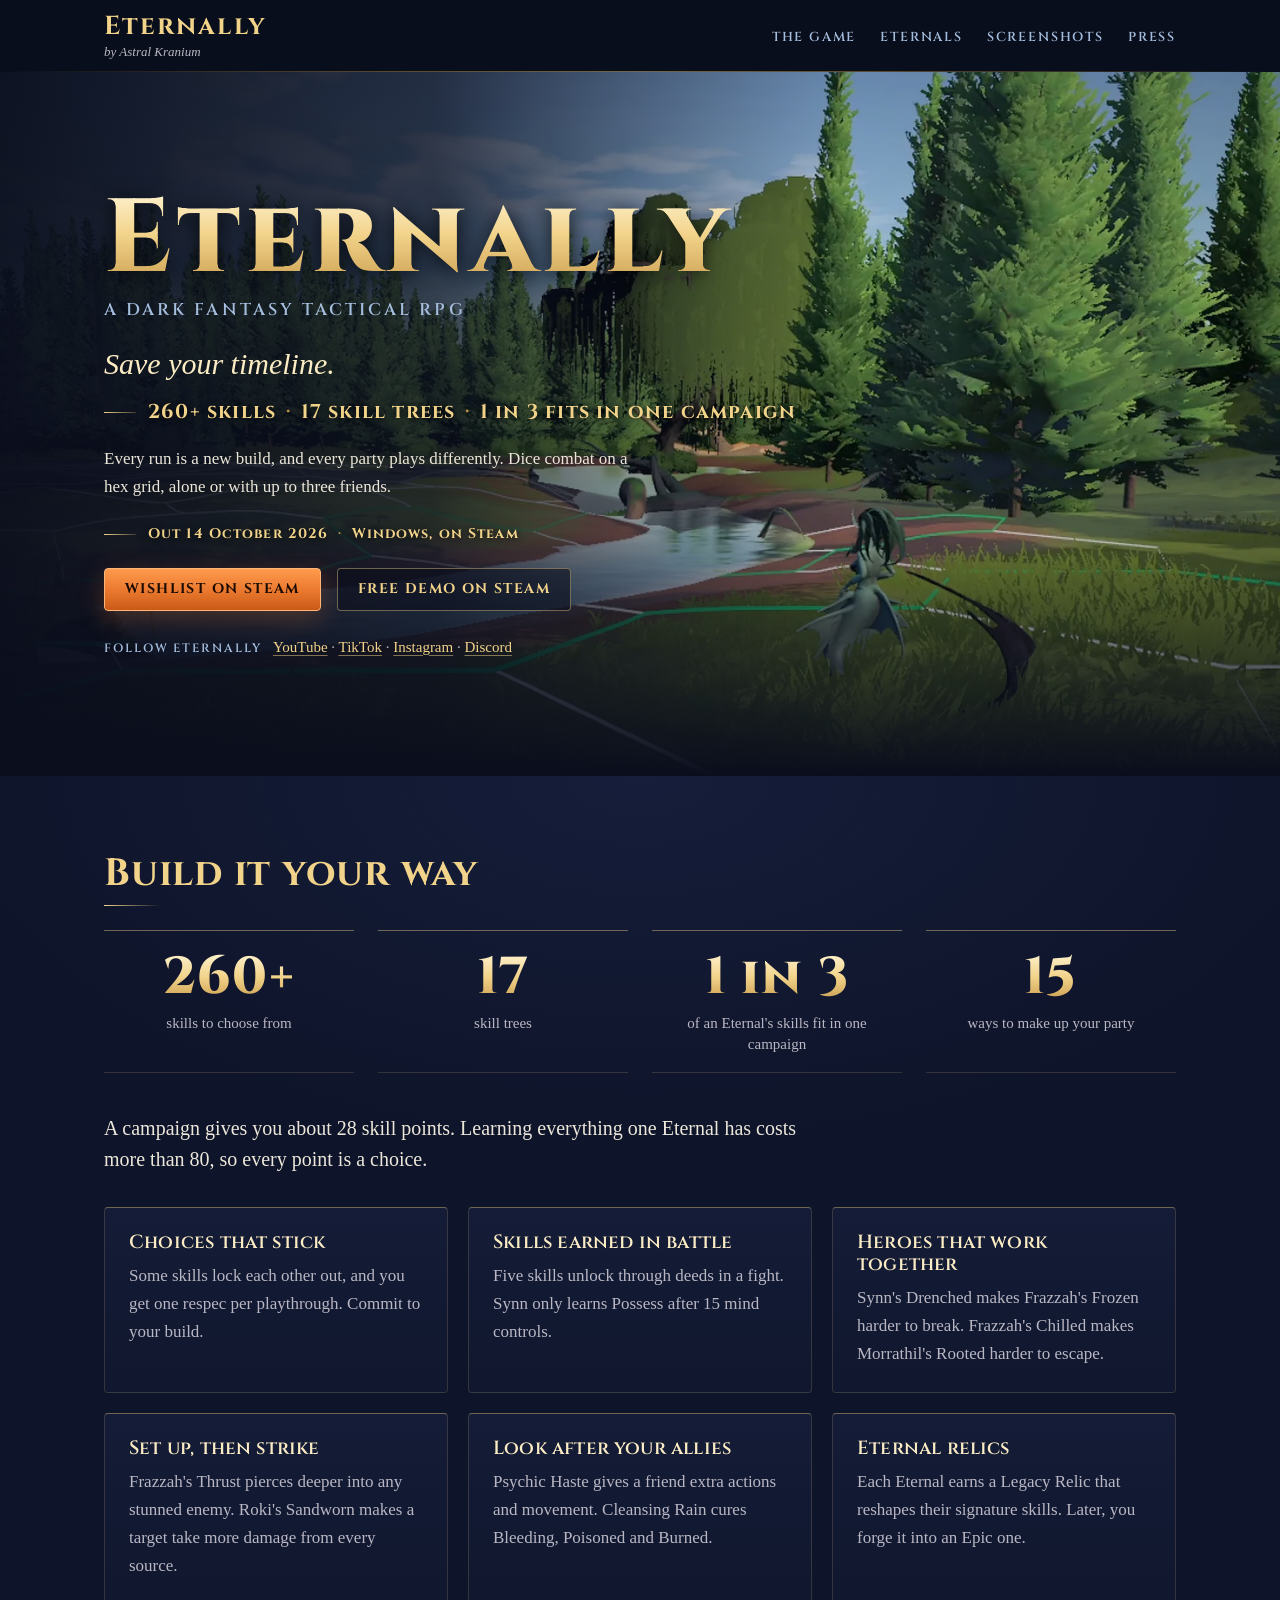
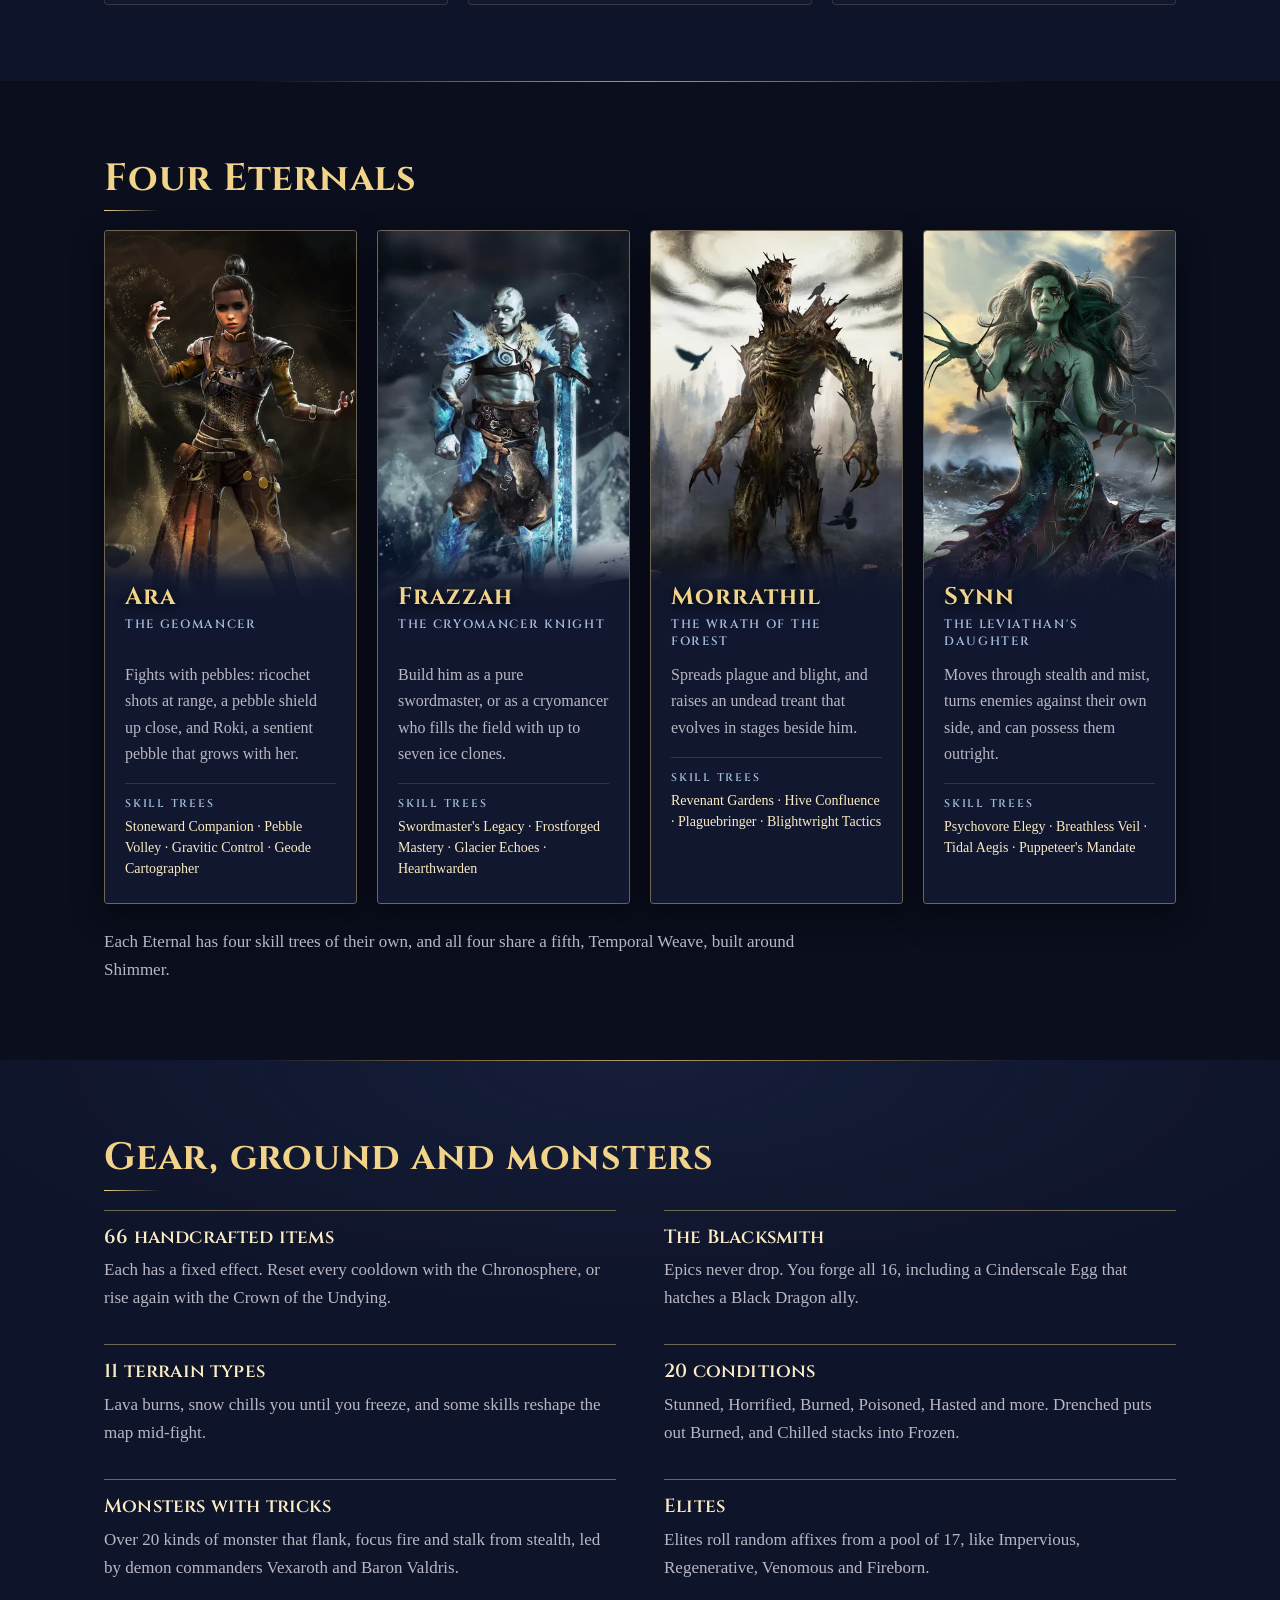
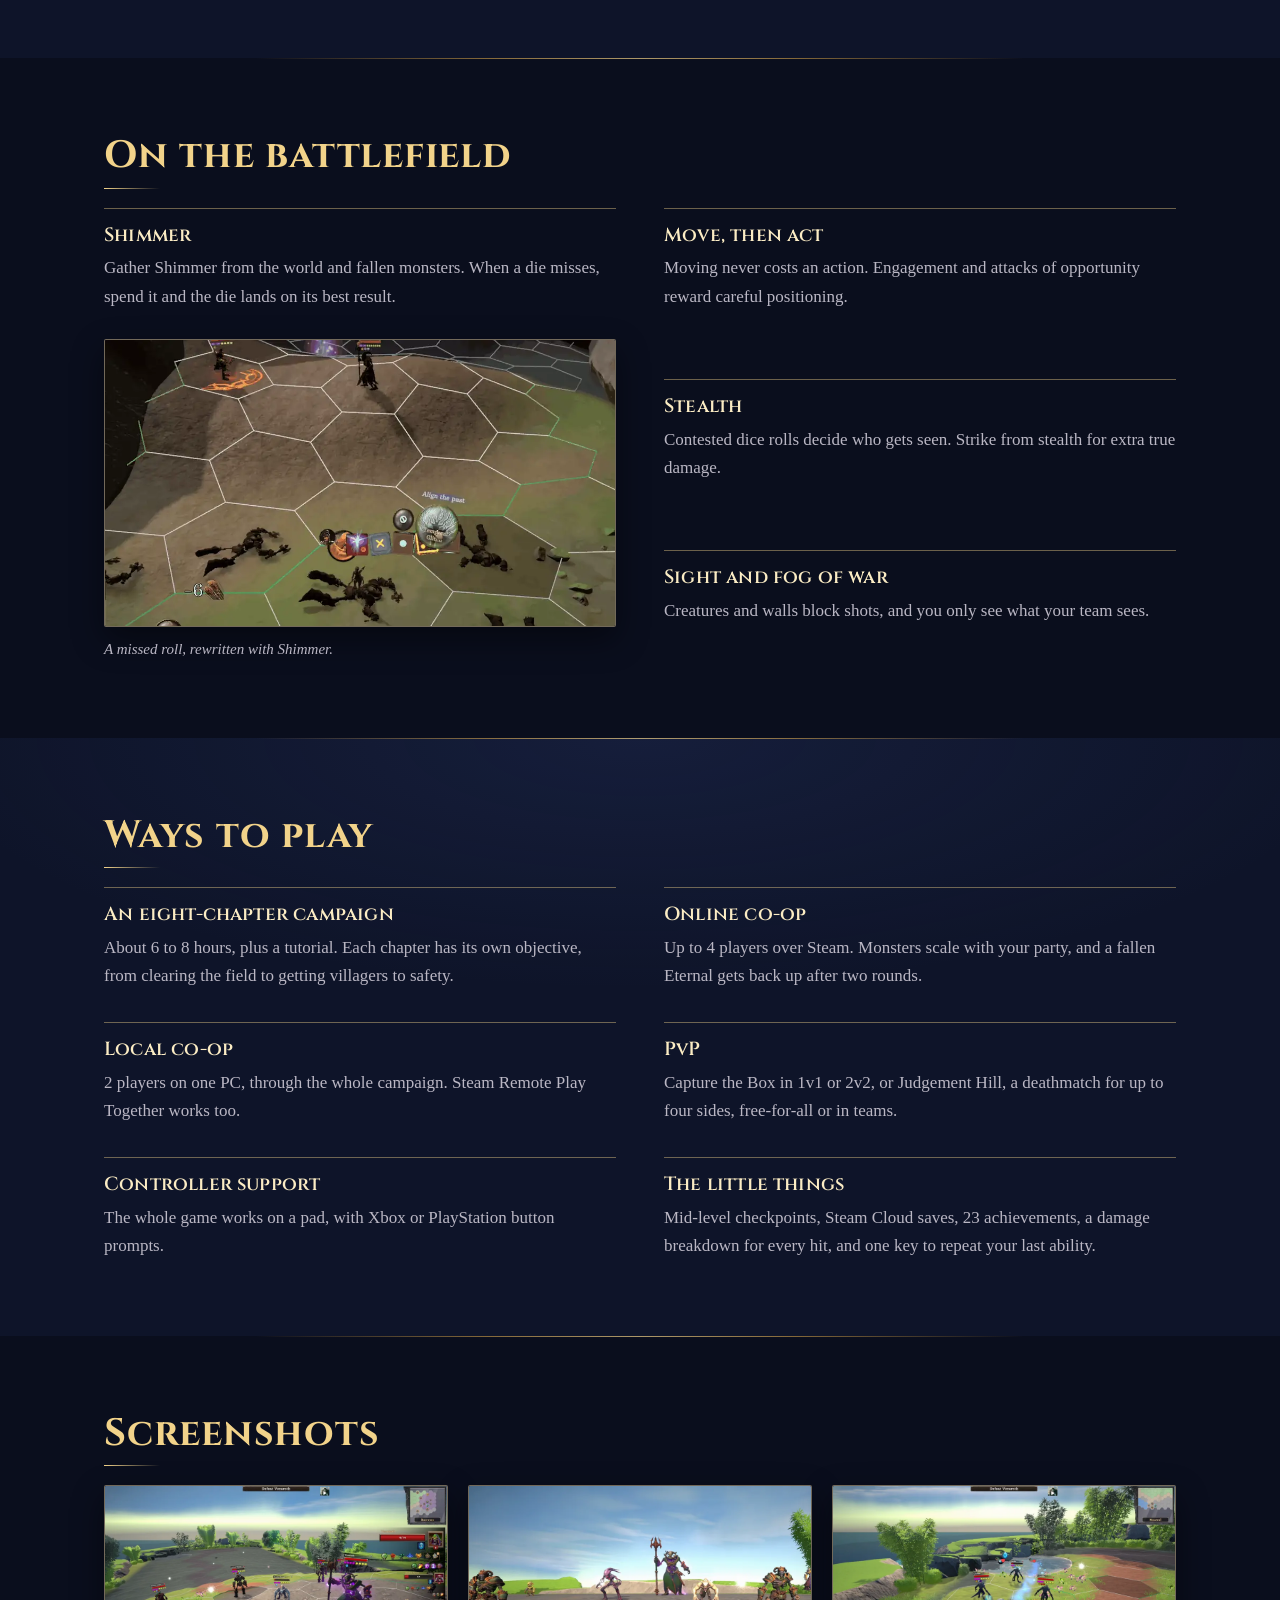
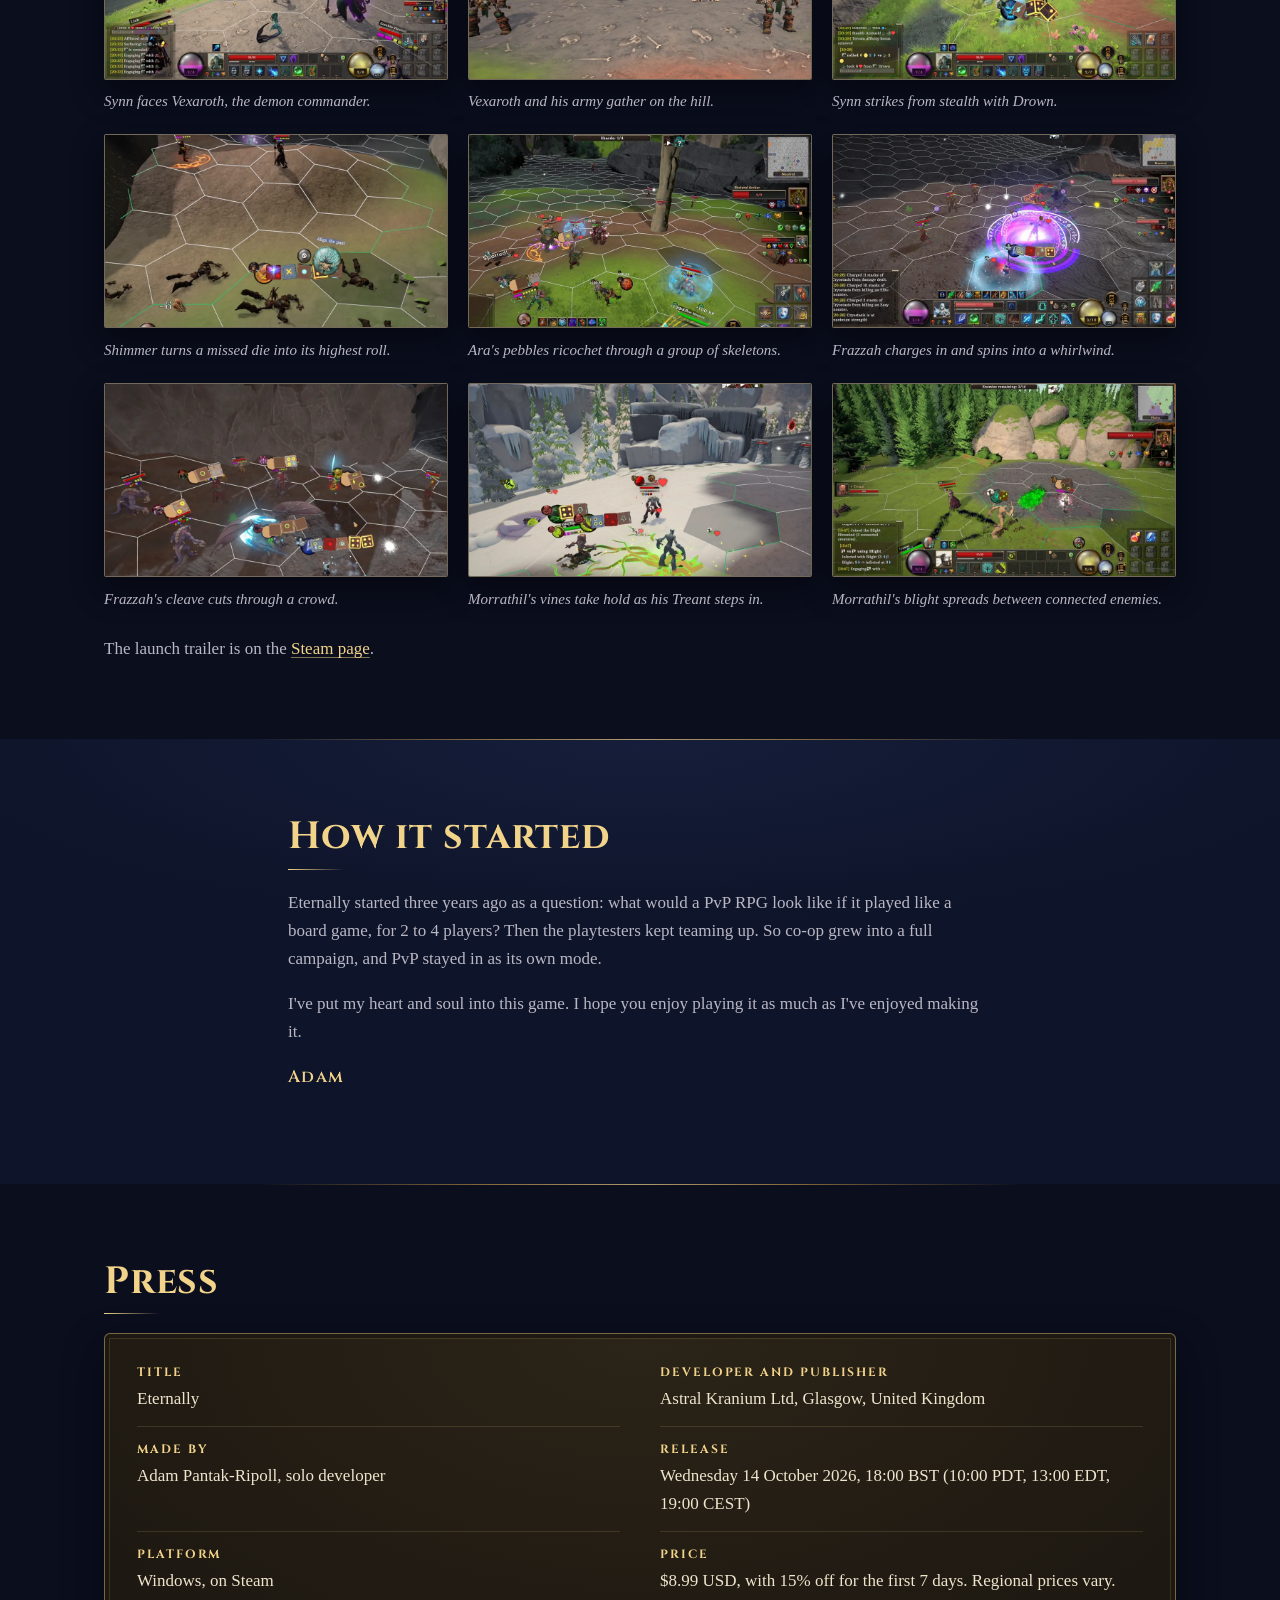
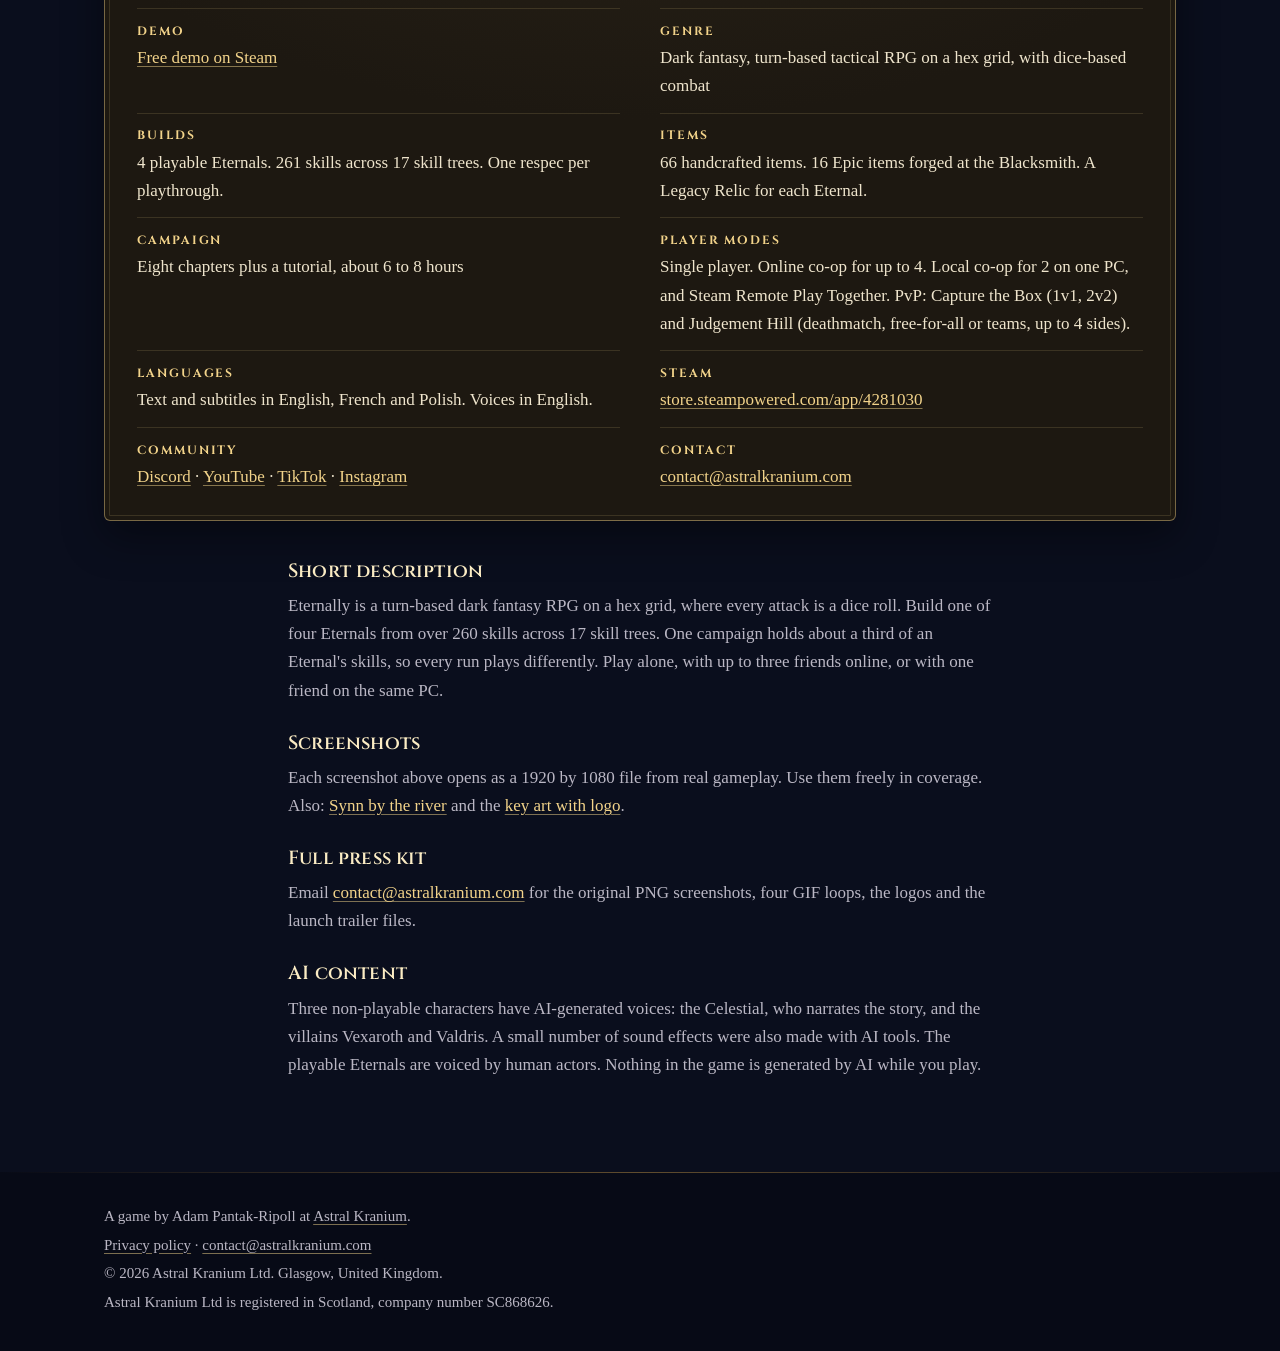
==== commit 2683b4c4: "Eternally page: describe Judgement Hill as the deathmatch mode Co-Authored-By: Claude Opus 5.5 <nore" ====
--- a/eternally/index.html
+++ b/eternally/index.html
@@ -234,7 +234,7 @@
           </li>
           <li class="feature">
             <h3>PvP</h3>
-            <p>Capture the Box in 1v1 or 2v2, or Judgement Hill for up to four teams.</p>
+            <p>Capture the Box in 1v1 or 2v2, or Judgement Hill, a deathmatch for up to four sides, free-for-all or in teams.</p>
           </li>
           <li class="feature">
             <h3>Controller support</h3>
@@ -372,7 +372,7 @@
           </div>
           <div>
             <dt>Player modes</dt>
-            <dd>Single player. Online co-op for up to 4. Local co-op for 2 on one PC, and Steam Remote Play Together. PvP: Capture the Box (1v1, 2v2) and Judgement Hill (up to 4 teams).</dd>
+            <dd>Single player. Online co-op for up to 4. Local co-op for 2 on one PC, and Steam Remote Play Together. PvP: Capture the Box (1v1, 2v2) and Judgement Hill (deathmatch, free-for-all or teams, up to 4 sides).</dd>
           </div>
           <div>
             <dt>Languages</dt>
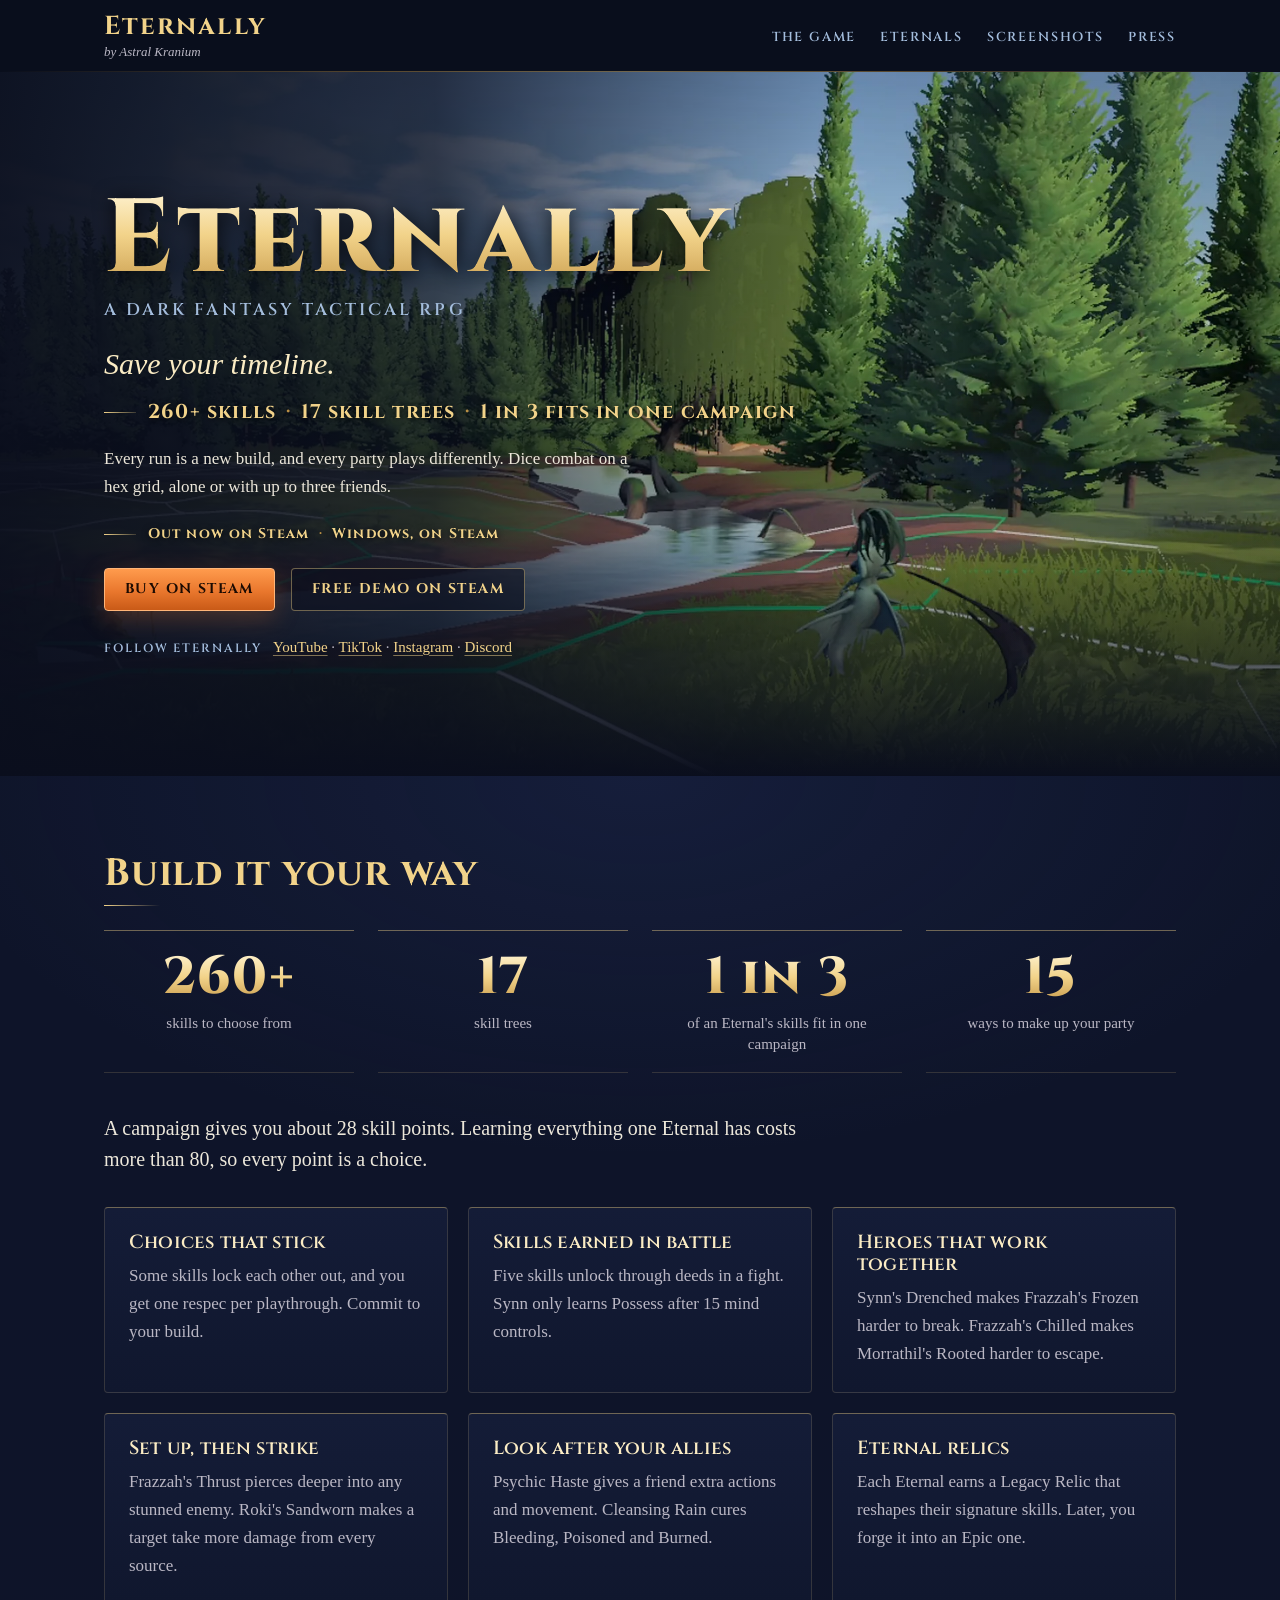
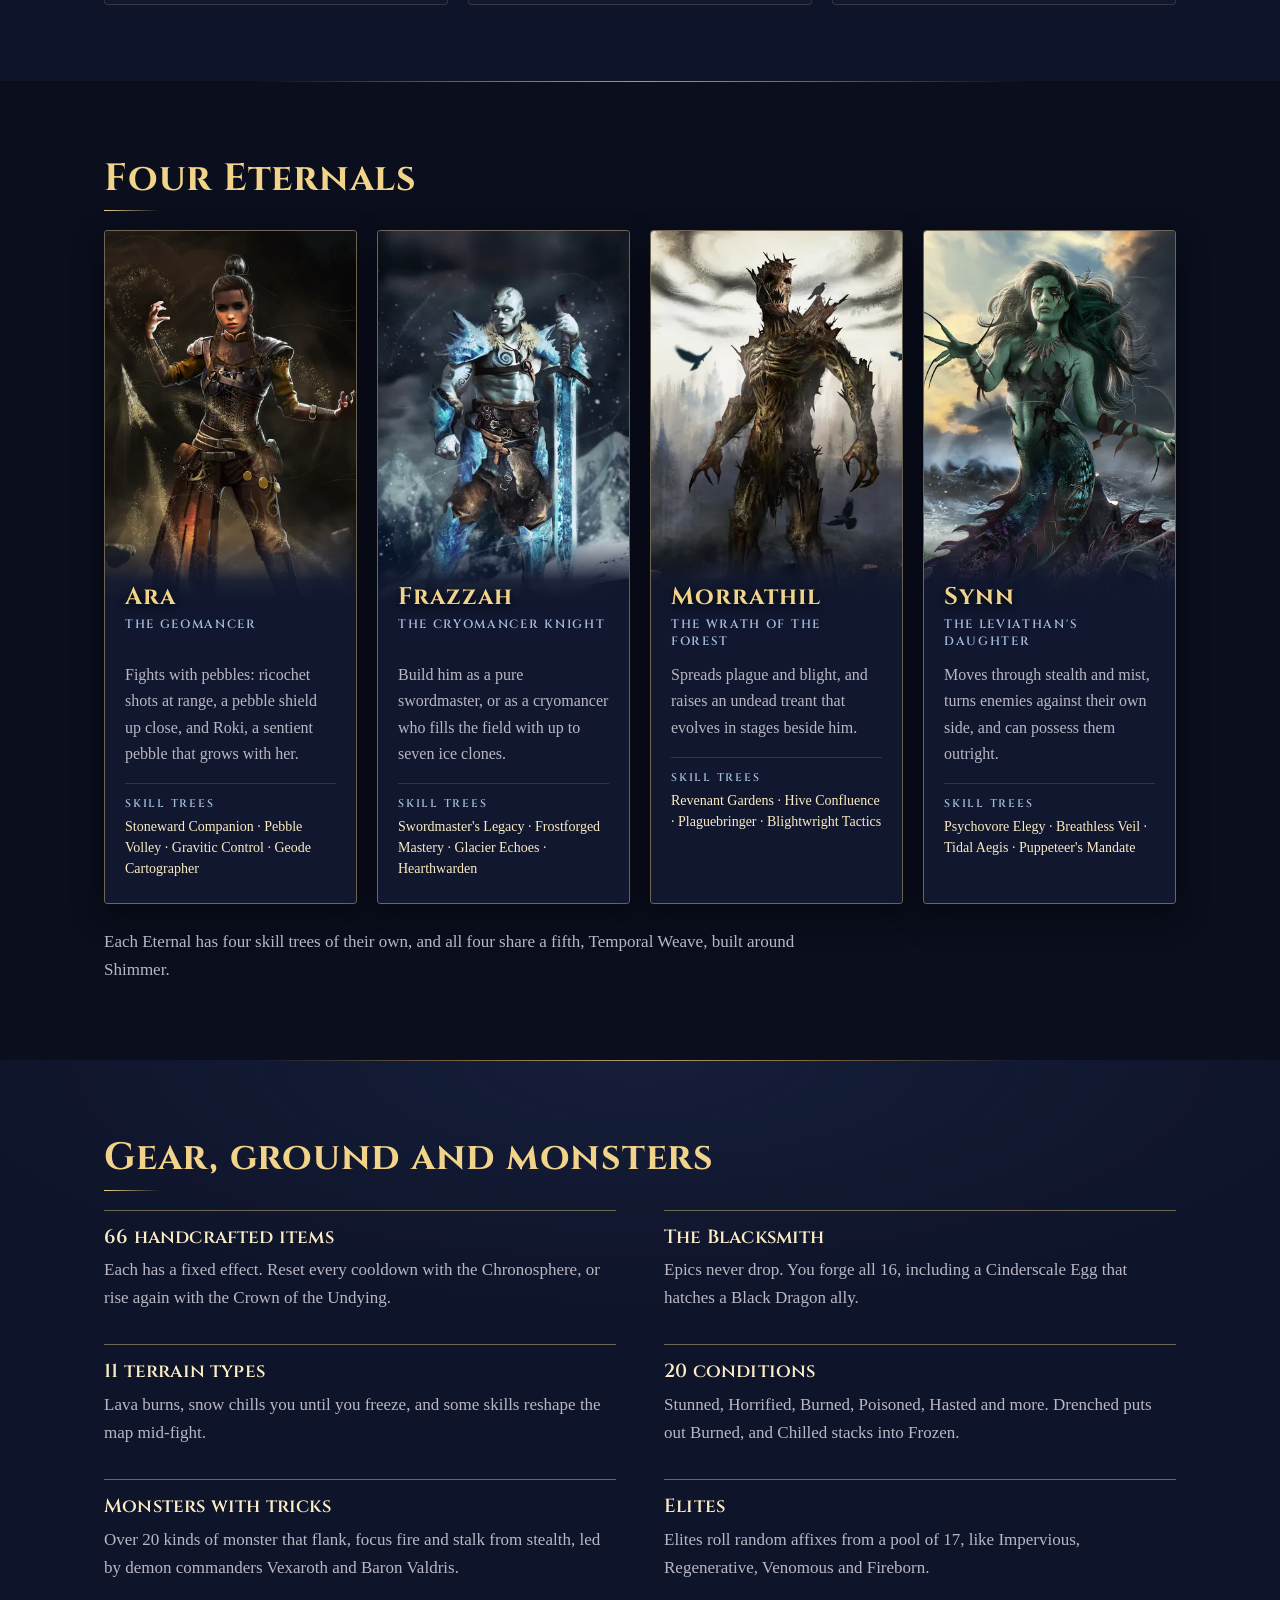
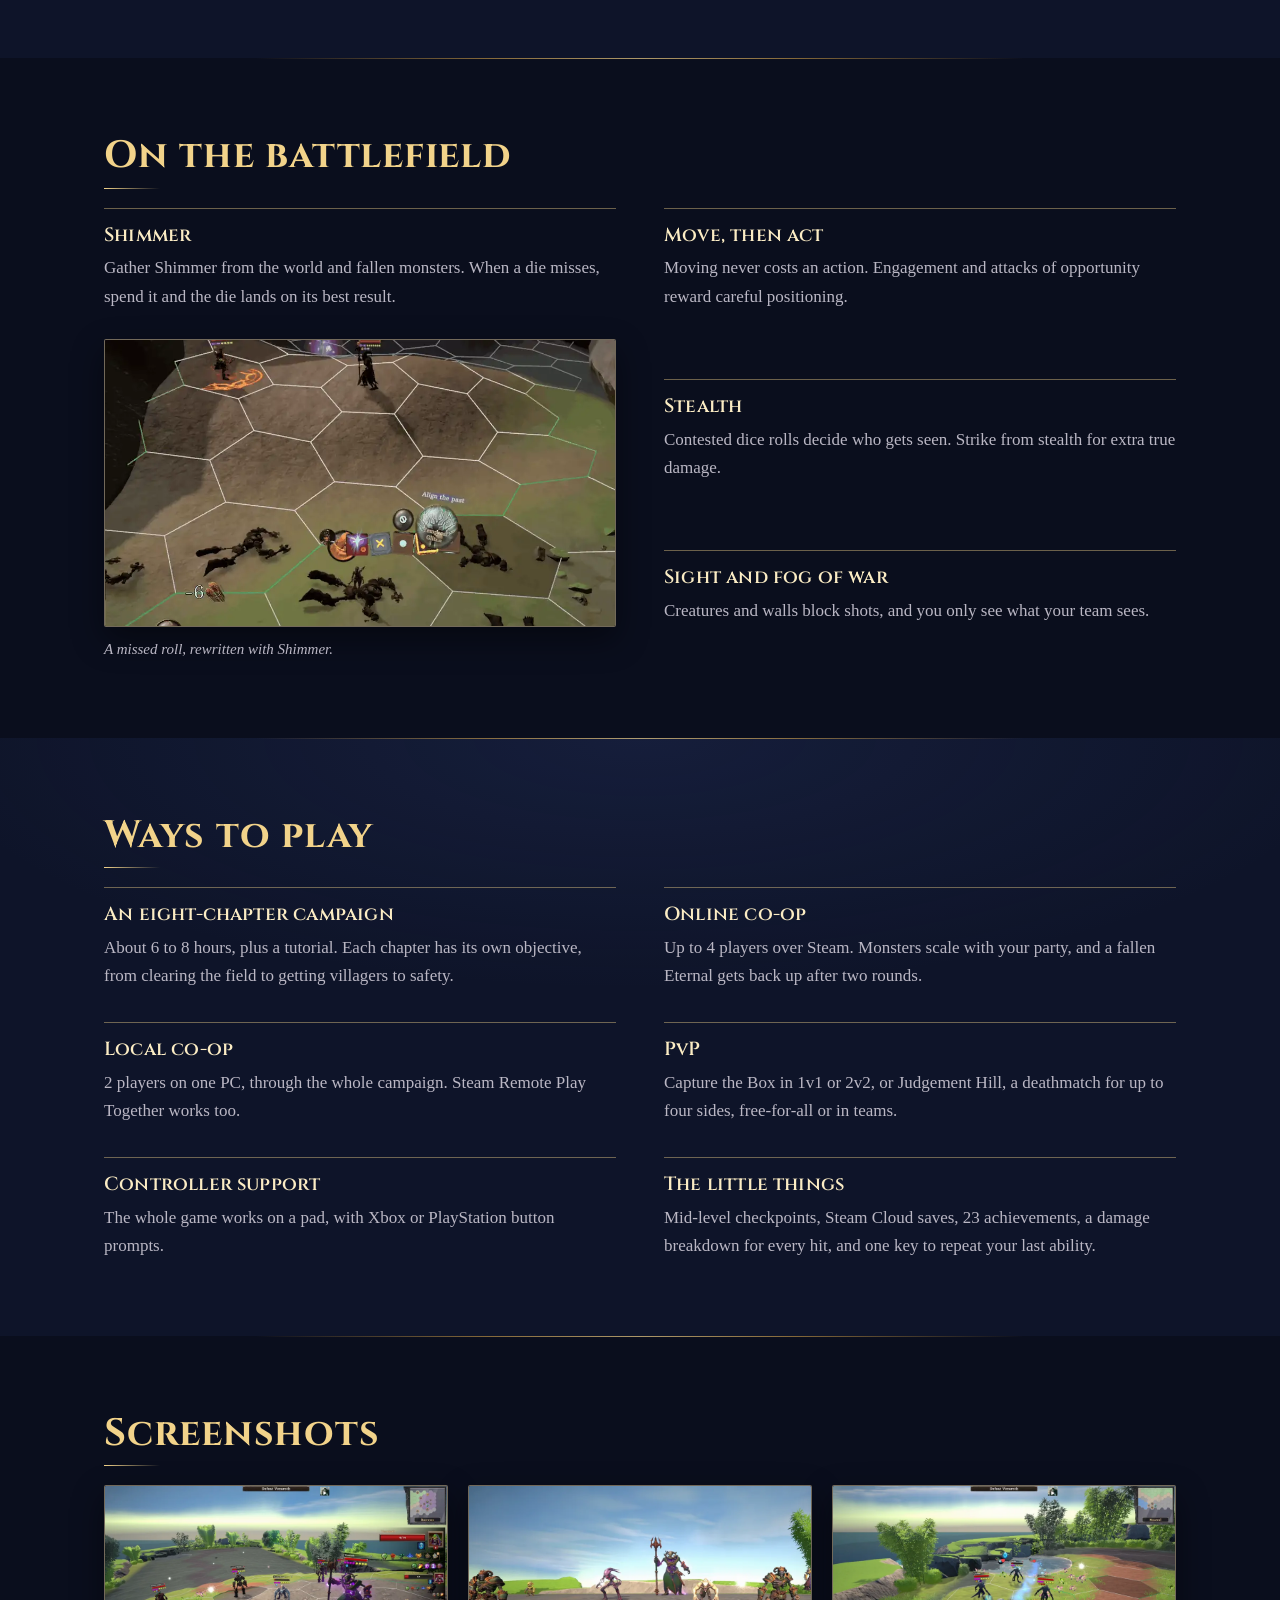
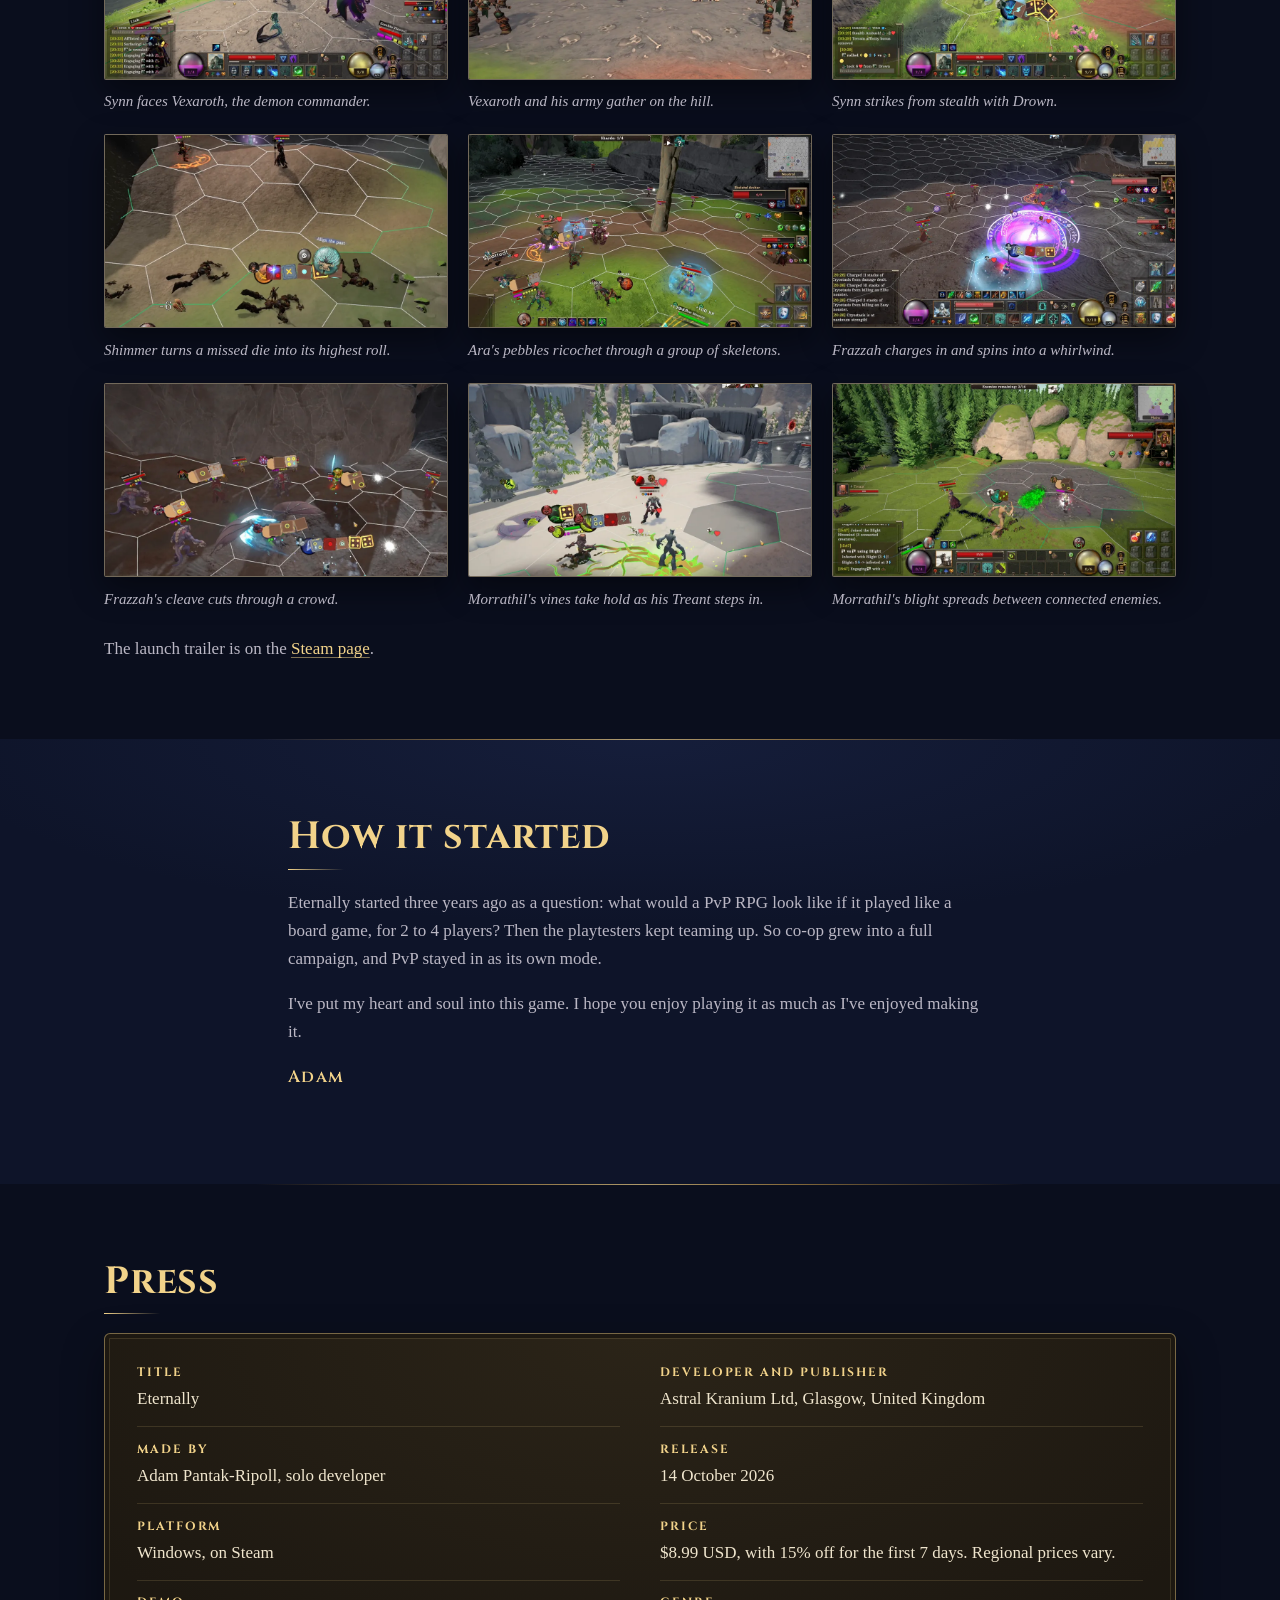
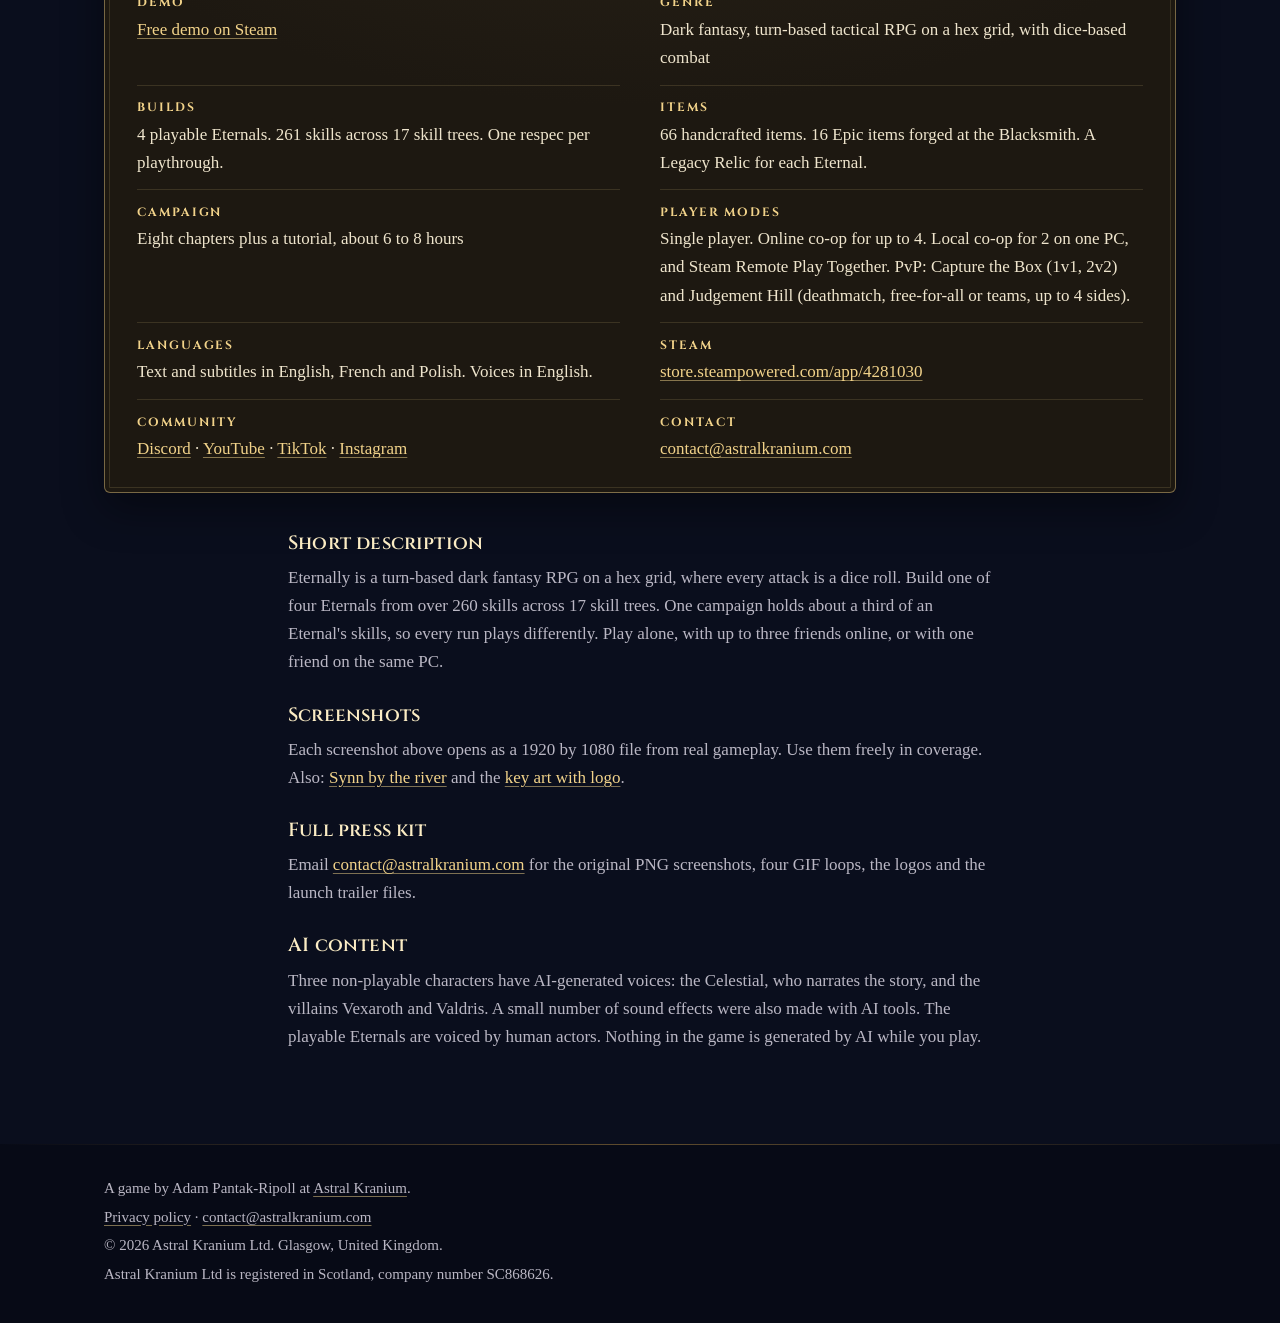
==== commit a480d2bc: "Eternally is out: 'Out now' badges, Buy on Steam buttons, release date in fact sheet" ====
--- a/eternally/index.html
+++ b/eternally/index.html
@@ -4,7 +4,7 @@
   <meta charset="utf-8">
   <meta name="viewport" content="width=device-width, initial-scale=1">
   <title>Eternally</title>
-  <meta name="description" content="Eternally is a dark fantasy tactical RPG with dice combat on a hex grid. Four Eternals, over 260 skills in 17 skill trees, and more builds than one campaign can hold. Online co-op for up to 4 players. Out on Steam for Windows on 14 October 2026.">
+  <meta name="description" content="Eternally is a dark fantasy tactical RPG with dice combat on a hex grid. Four Eternals, over 260 skills in 17 skill trees, and more builds than one campaign can hold. Online co-op for up to 4 players. Out now on Steam for Windows.">
   <link rel="canonical" href="https://astralkranium.com/eternally/">
   <link rel="icon" type="image/png" sizes="32x32" href="/assets/eternally/favicon-32.png">
   <link rel="apple-touch-icon" href="/assets/eternally/apple-touch-icon.png">
@@ -15,7 +15,7 @@
   <meta property="og:type" content="website">
   <meta property="og:site_name" content="Astral Kranium">
   <meta property="og:title" content="Eternally">
-  <meta property="og:description" content="Four Eternals, over 260 skills and more builds than one campaign can hold. A dark fantasy tactical RPG with dice combat on a hex grid, solo or with up to four players online. Out on Steam on 14 October 2026.">
+  <meta property="og:description" content="Four Eternals, over 260 skills and more builds than one campaign can hold. A dark fantasy tactical RPG with dice combat on a hex grid, solo or with up to four players online. Out now on Steam.">
   <meta property="og:url" content="https://astralkranium.com/eternally/">
   <meta property="og:image" content="https://astralkranium.com/assets/eternally/og-eternally.jpg">
   <meta property="og:image:width" content="1200">
@@ -24,7 +24,7 @@
   <meta property="og:locale" content="en_GB">
   <meta name="twitter:card" content="summary_large_image">
   <meta name="twitter:title" content="Eternally">
-  <meta name="twitter:description" content="Four Eternals, over 260 skills and more builds than one campaign can hold. A dark fantasy tactical RPG with dice combat on a hex grid, solo or with up to four players online. Out on Steam on 14 October 2026.">
+  <meta name="twitter:description" content="Four Eternals, over 260 skills and more builds than one campaign can hold. A dark fantasy tactical RPG with dice combat on a hex grid, solo or with up to four players online. Out now on Steam.">
   <meta name="twitter:image" content="https://astralkranium.com/assets/eternally/og-eternally.jpg">
   <meta name="twitter:image:alt" content="The Eternally logo between Synn and Frazzah, two of the game's four Eternals.">
 </head>
@@ -62,11 +62,11 @@
         </ul>
         <p class="pitch">Every run is a new build, and every party plays differently. Dice combat on a hex grid, alone or with up to three friends.</p>
         <ul class="status" aria-label="Status">
-          <li class="badge">Out 14 October 2026</li>
+          <li class="badge">Out now on Steam</li>
           <li class="badge">Windows, on Steam</li>
         </ul>
         <p class="actions">
-          <a class="button" href="https://store.steampowered.com/app/4281030/Eternally/">Wishlist on Steam</a>
+          <a class="button" href="https://store.steampowered.com/app/4281030/Eternally/">Buy on Steam</a>
           <a class="button button-quiet" href="https://store.steampowered.com/app/4602420/">Free demo on Steam</a>
         </p>
         <p class="follow"><span class="follow-label">Follow Eternally</span> <a href="https://www.youtube.com/@EternallyGame">YouTube</a> &middot; <a href="https://www.tiktok.com/@eternallygame">TikTok</a> &middot; <a href="https://www.instagram.com/eternally.game/">Instagram</a> &middot; <a href="https://discord.gg/8VygeFwm2Q">Discord</a></p>
@@ -340,7 +340,7 @@
           </div>
           <div>
             <dt>Release</dt>
-            <dd>Wednesday 14 October 2026, 18:00 BST (10:00 PDT, 13:00 EDT, 19:00 CEST)</dd>
+            <dd>14 October 2026</dd>
           </div>
           <div>
             <dt>Platform</dt>
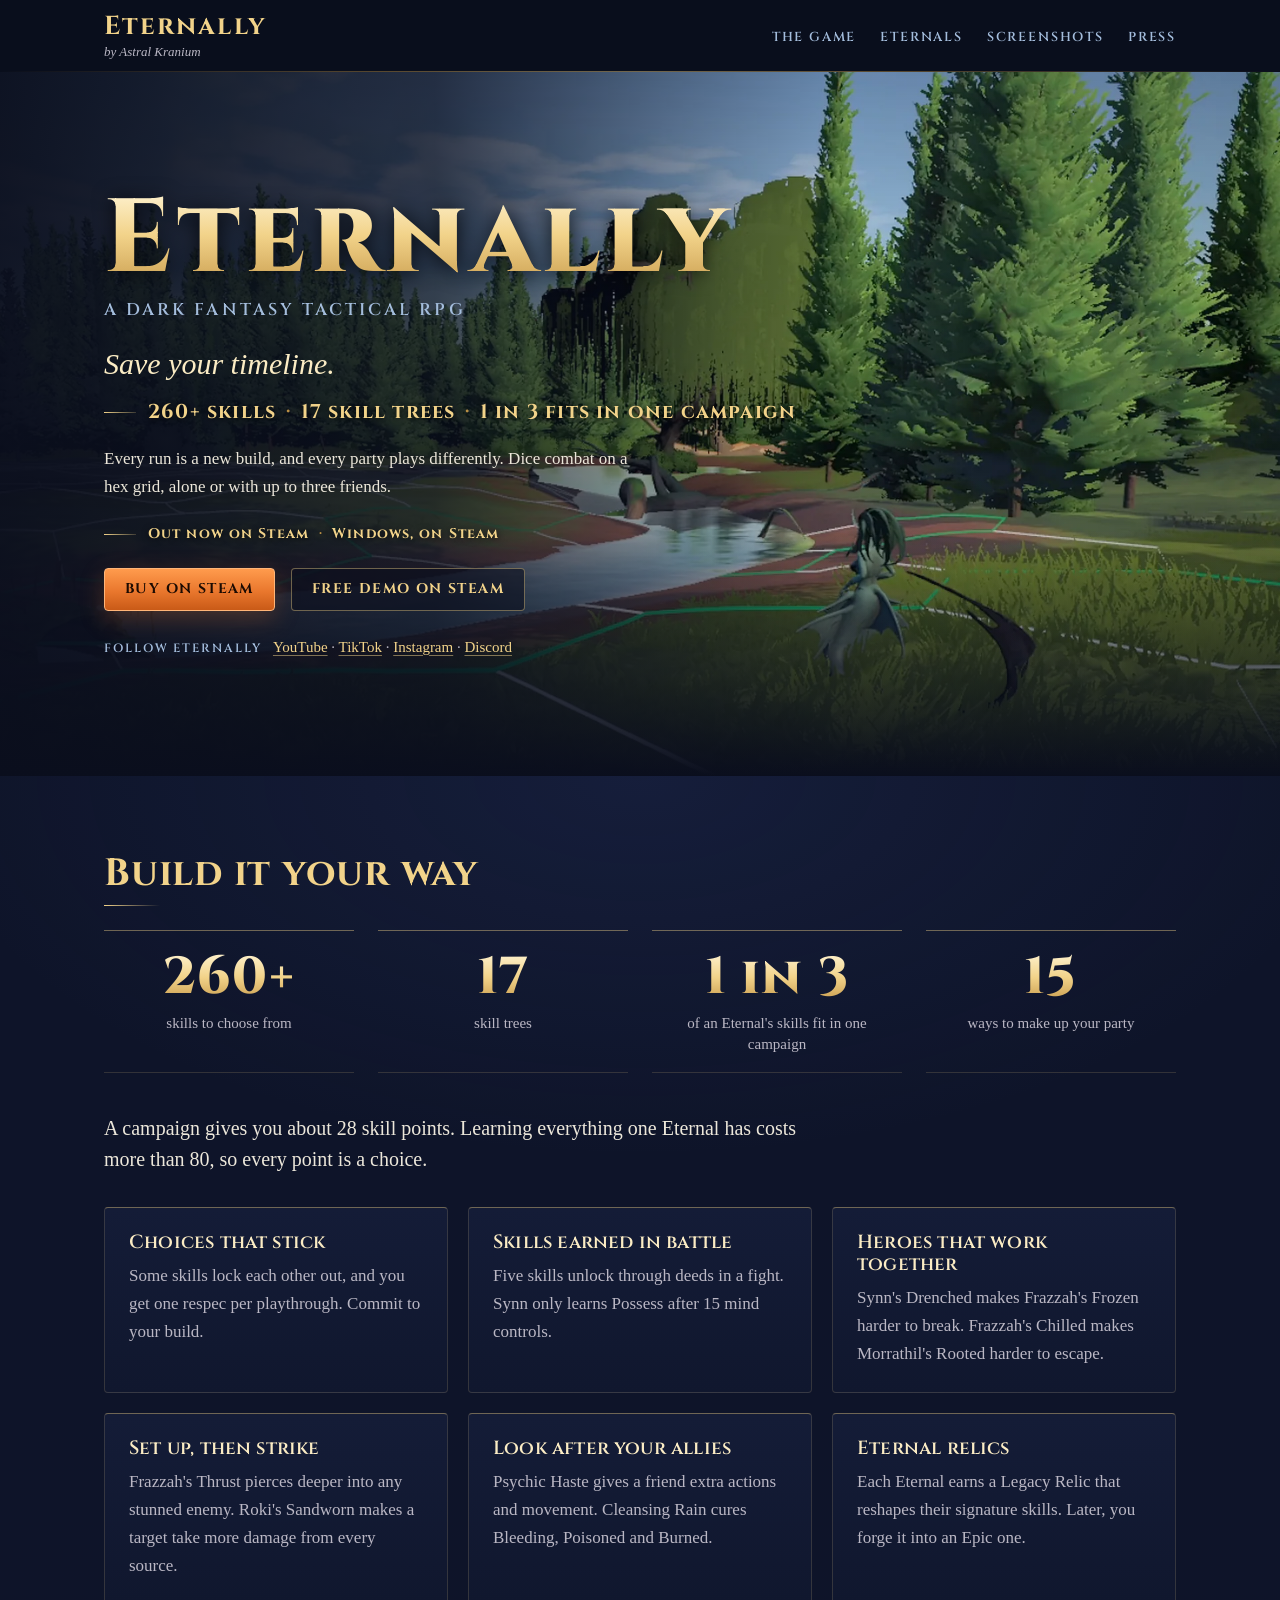
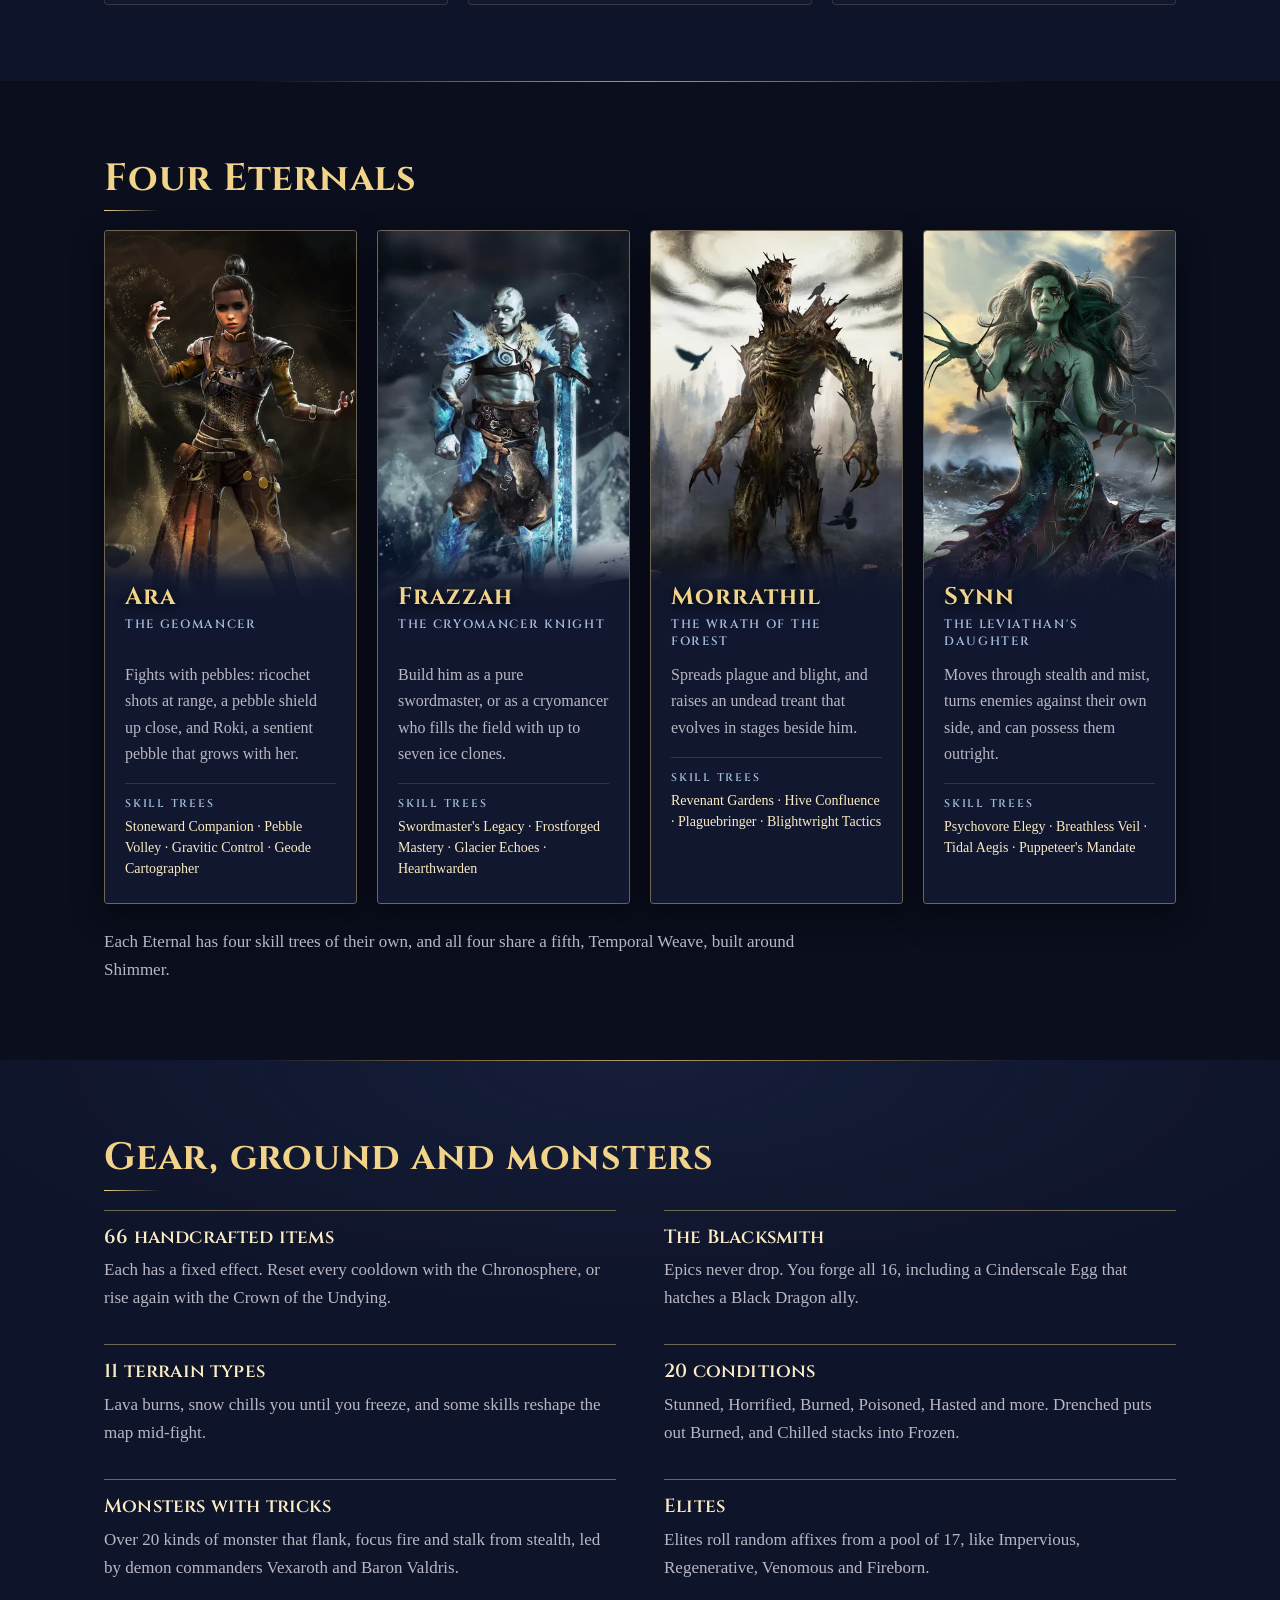
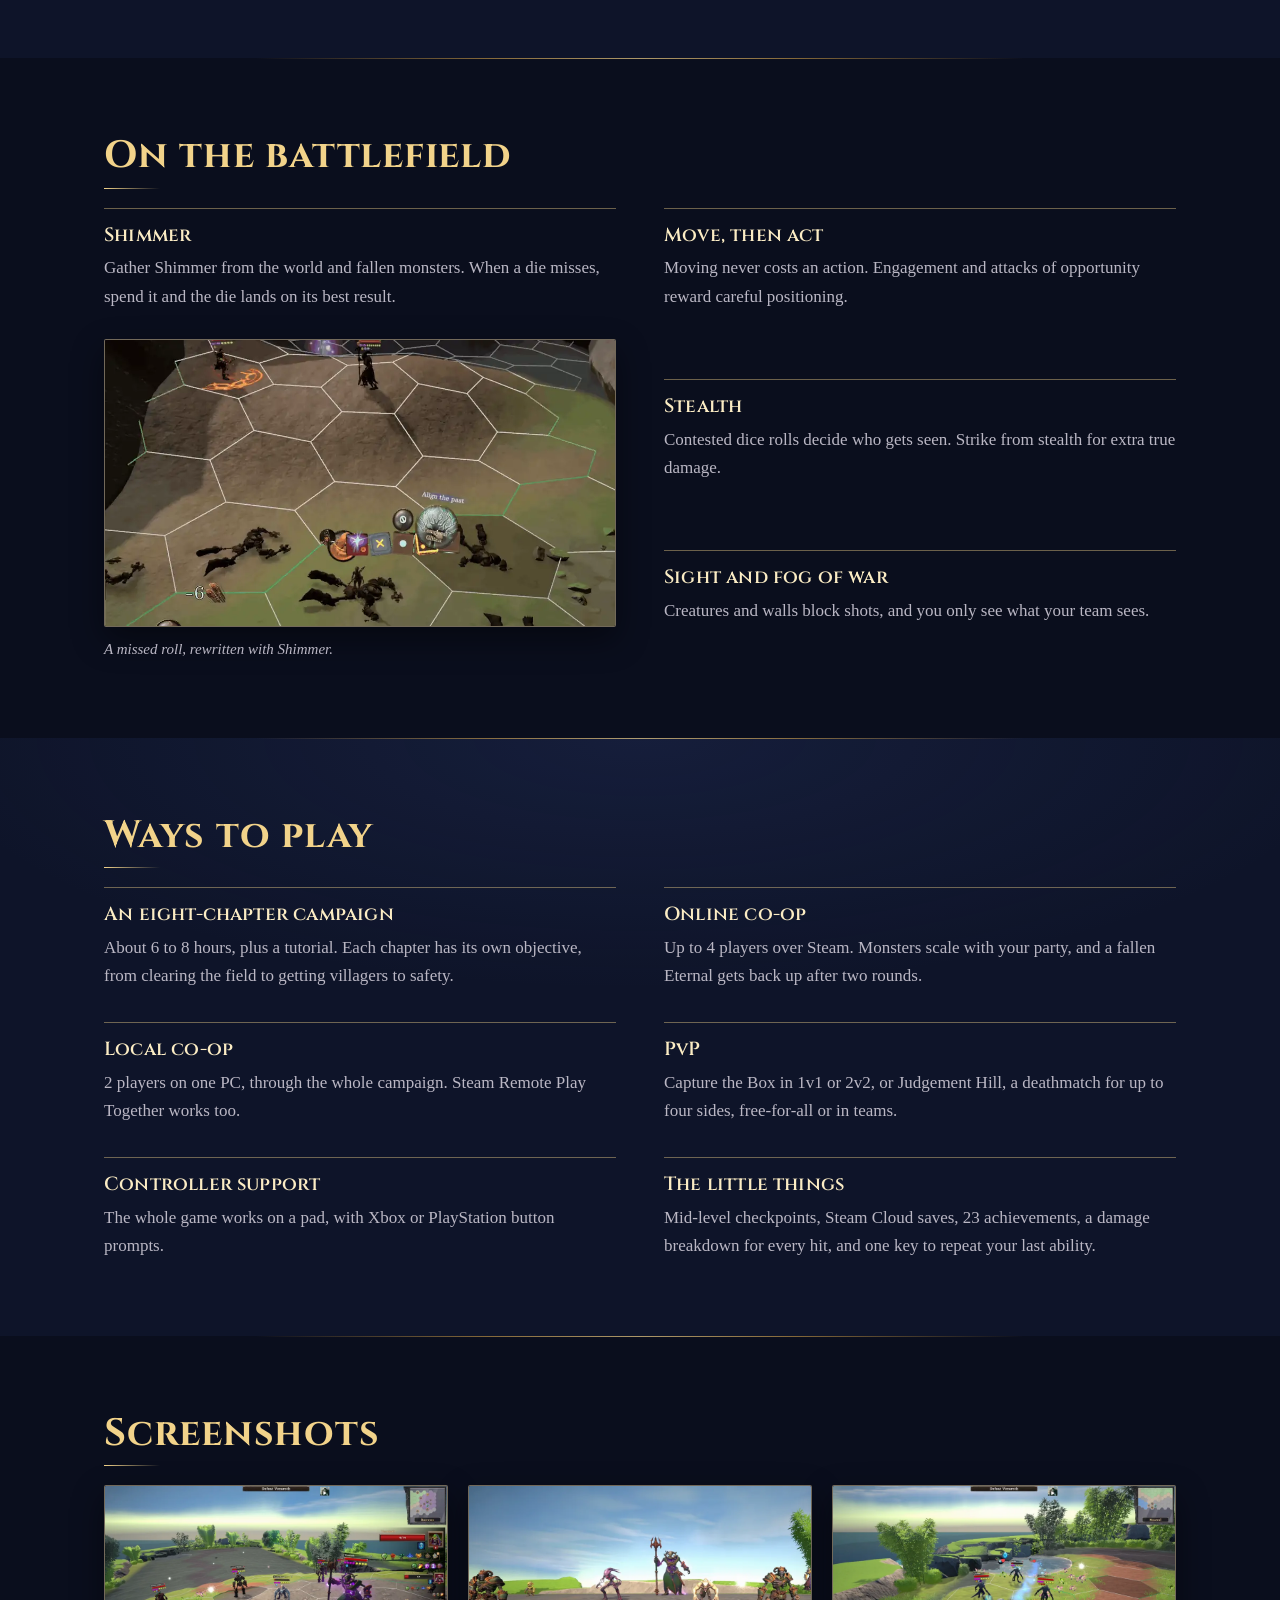
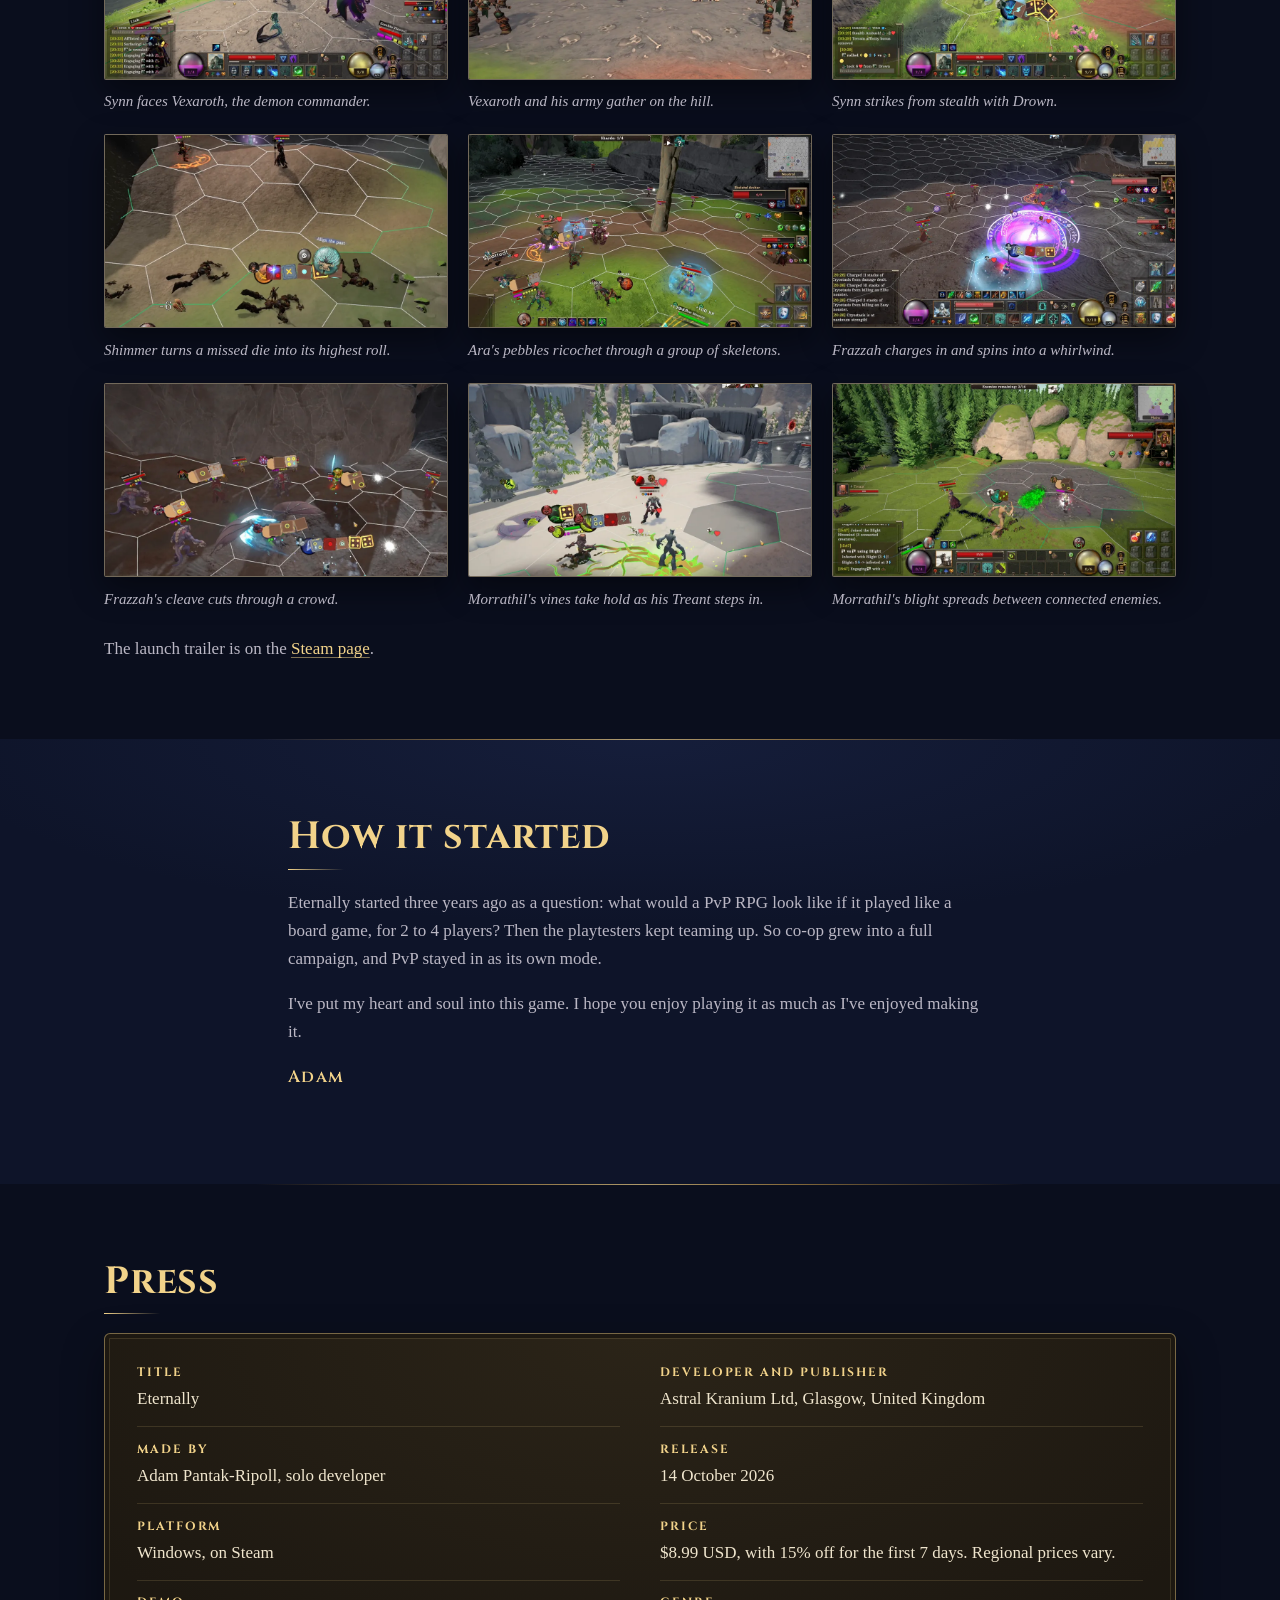
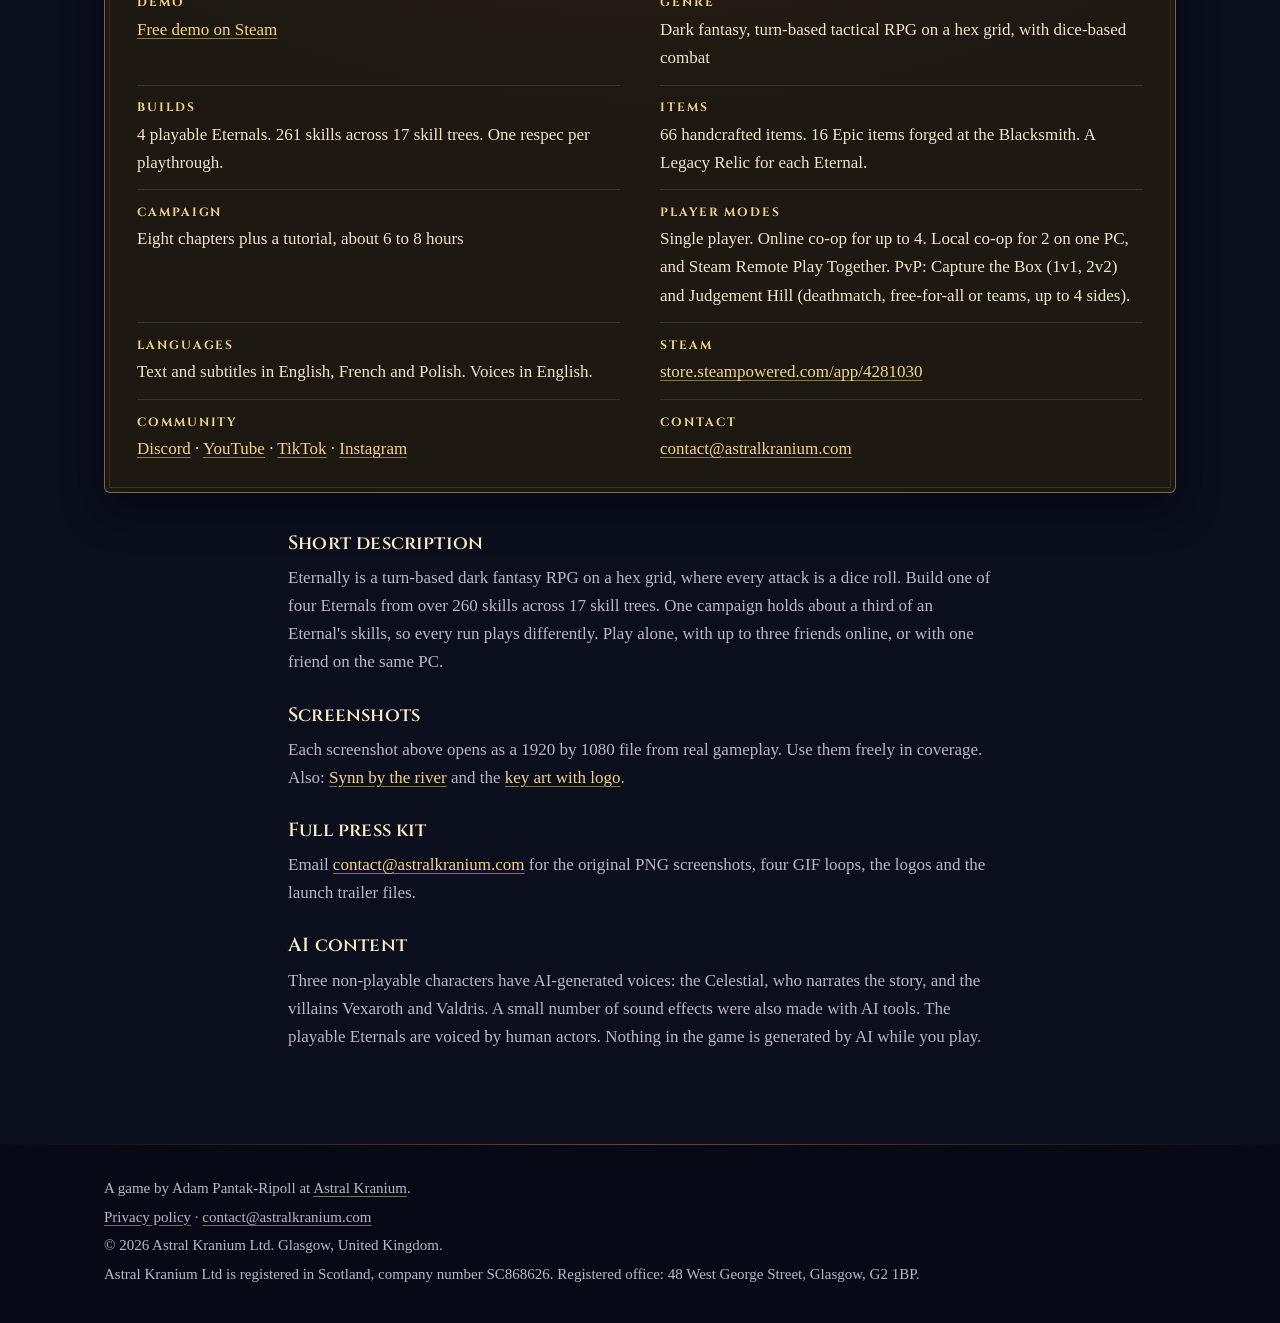
==== commit 1e5632ab: "Show the registered office (48 West George Street, Glasgow) in every footer and privacy contact Co-A" ====
--- a/eternally/index.html
+++ b/eternally/index.html
@@ -414,7 +414,7 @@
       <p>A game by Adam Pantak-Ripoll at <a href="/">Astral Kranium</a>.</p>
       <p><a href="/eternally/privacy.html">Privacy policy</a> &middot; <a href="mailto:contact@astralkranium.com">contact@astralkranium.com</a></p>
       <p>&copy; 2026 Astral Kranium Ltd. Glasgow, United Kingdom.</p>
-      <p>Astral Kranium Ltd is registered in Scotland, company number SC868626.</p>
+      <p>Astral Kranium Ltd is registered in Scotland, company number SC868626. Registered office: 48 West George Street, Glasgow, G2 1BP.</p>
     </div>
   </footer>
 </body>
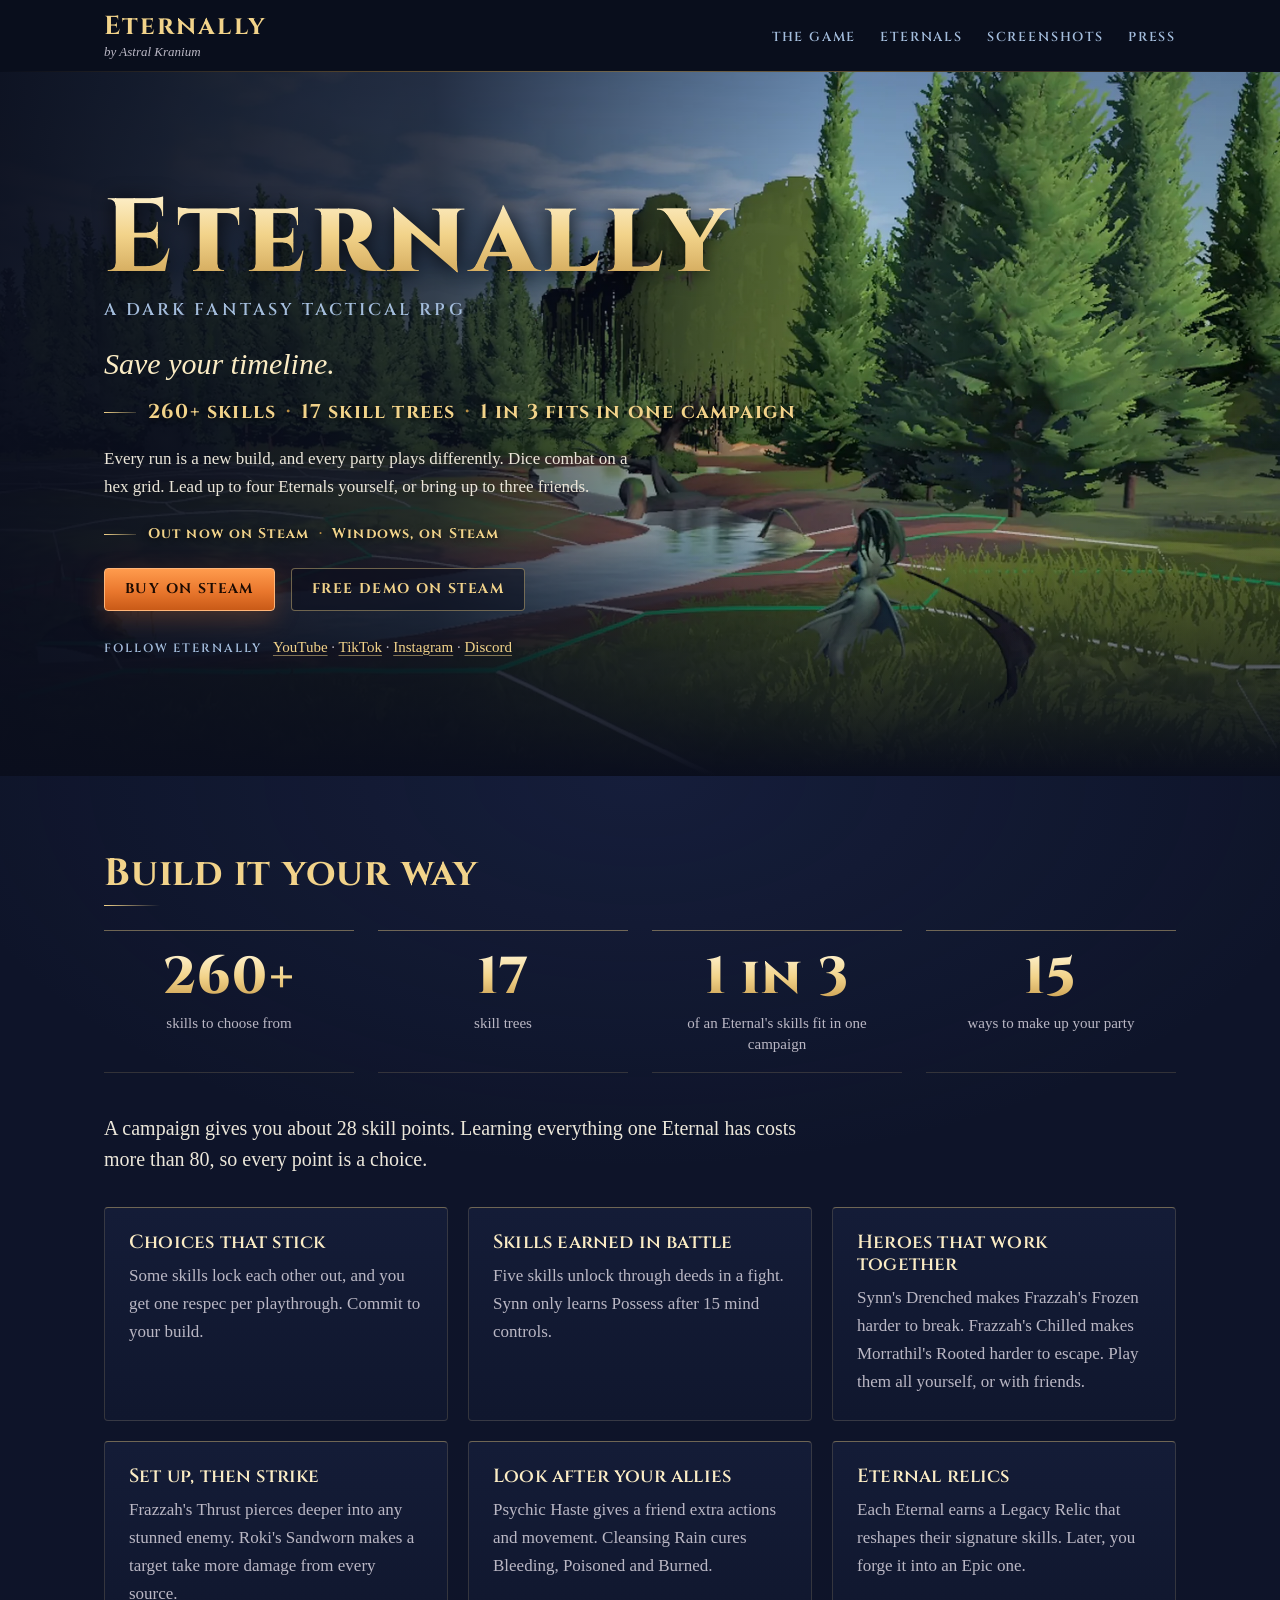
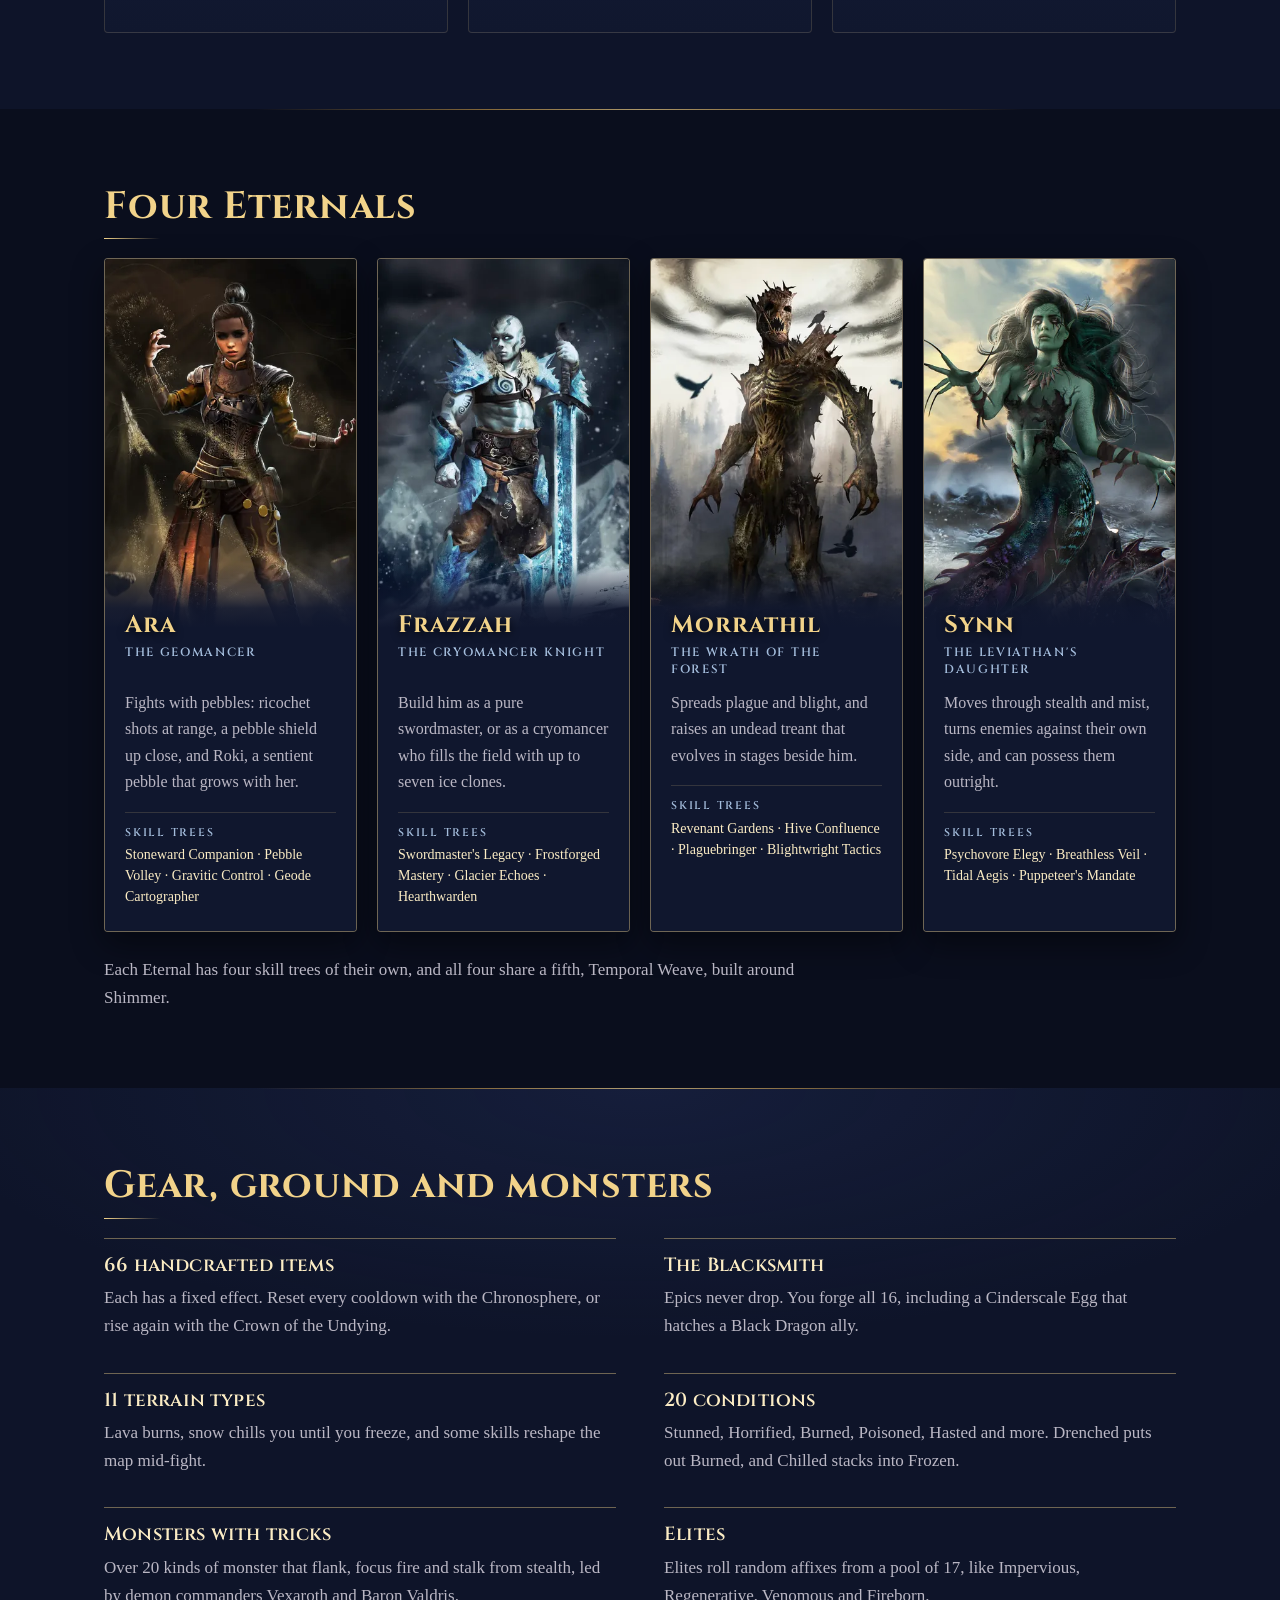
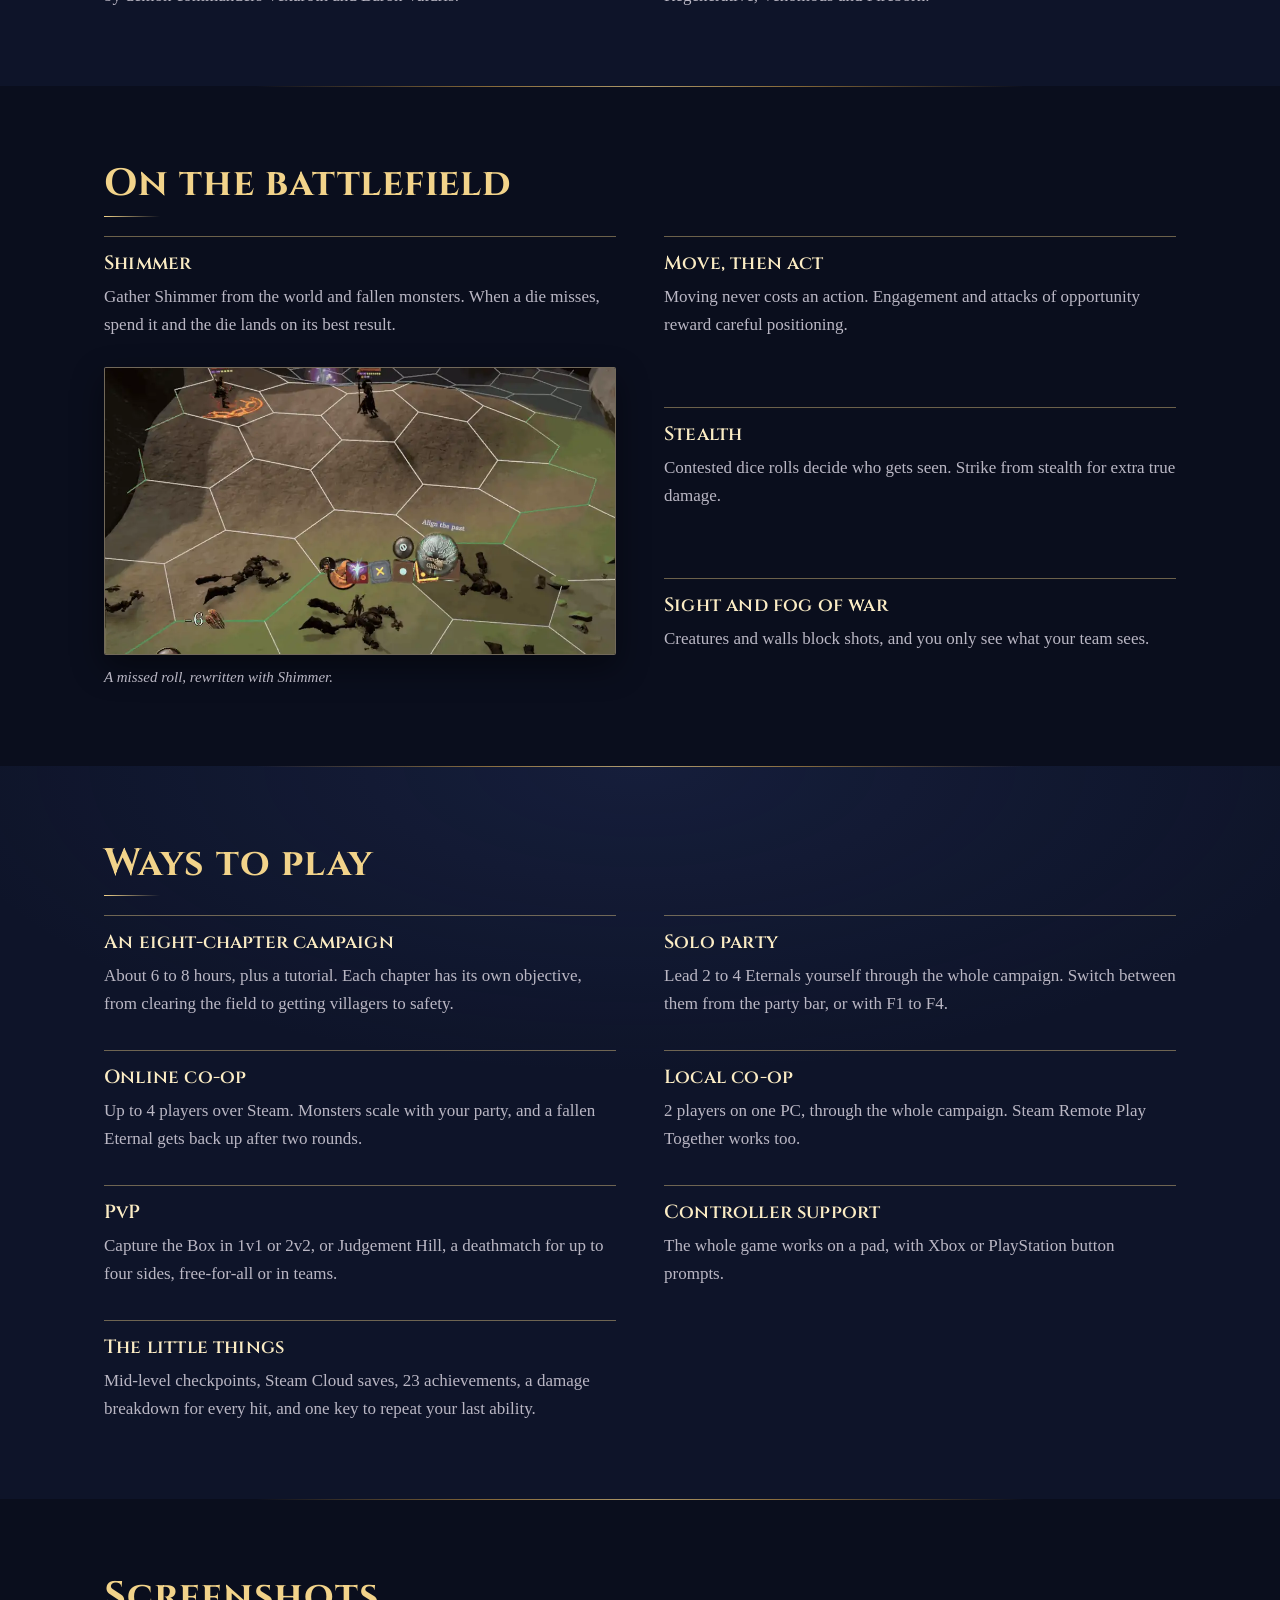
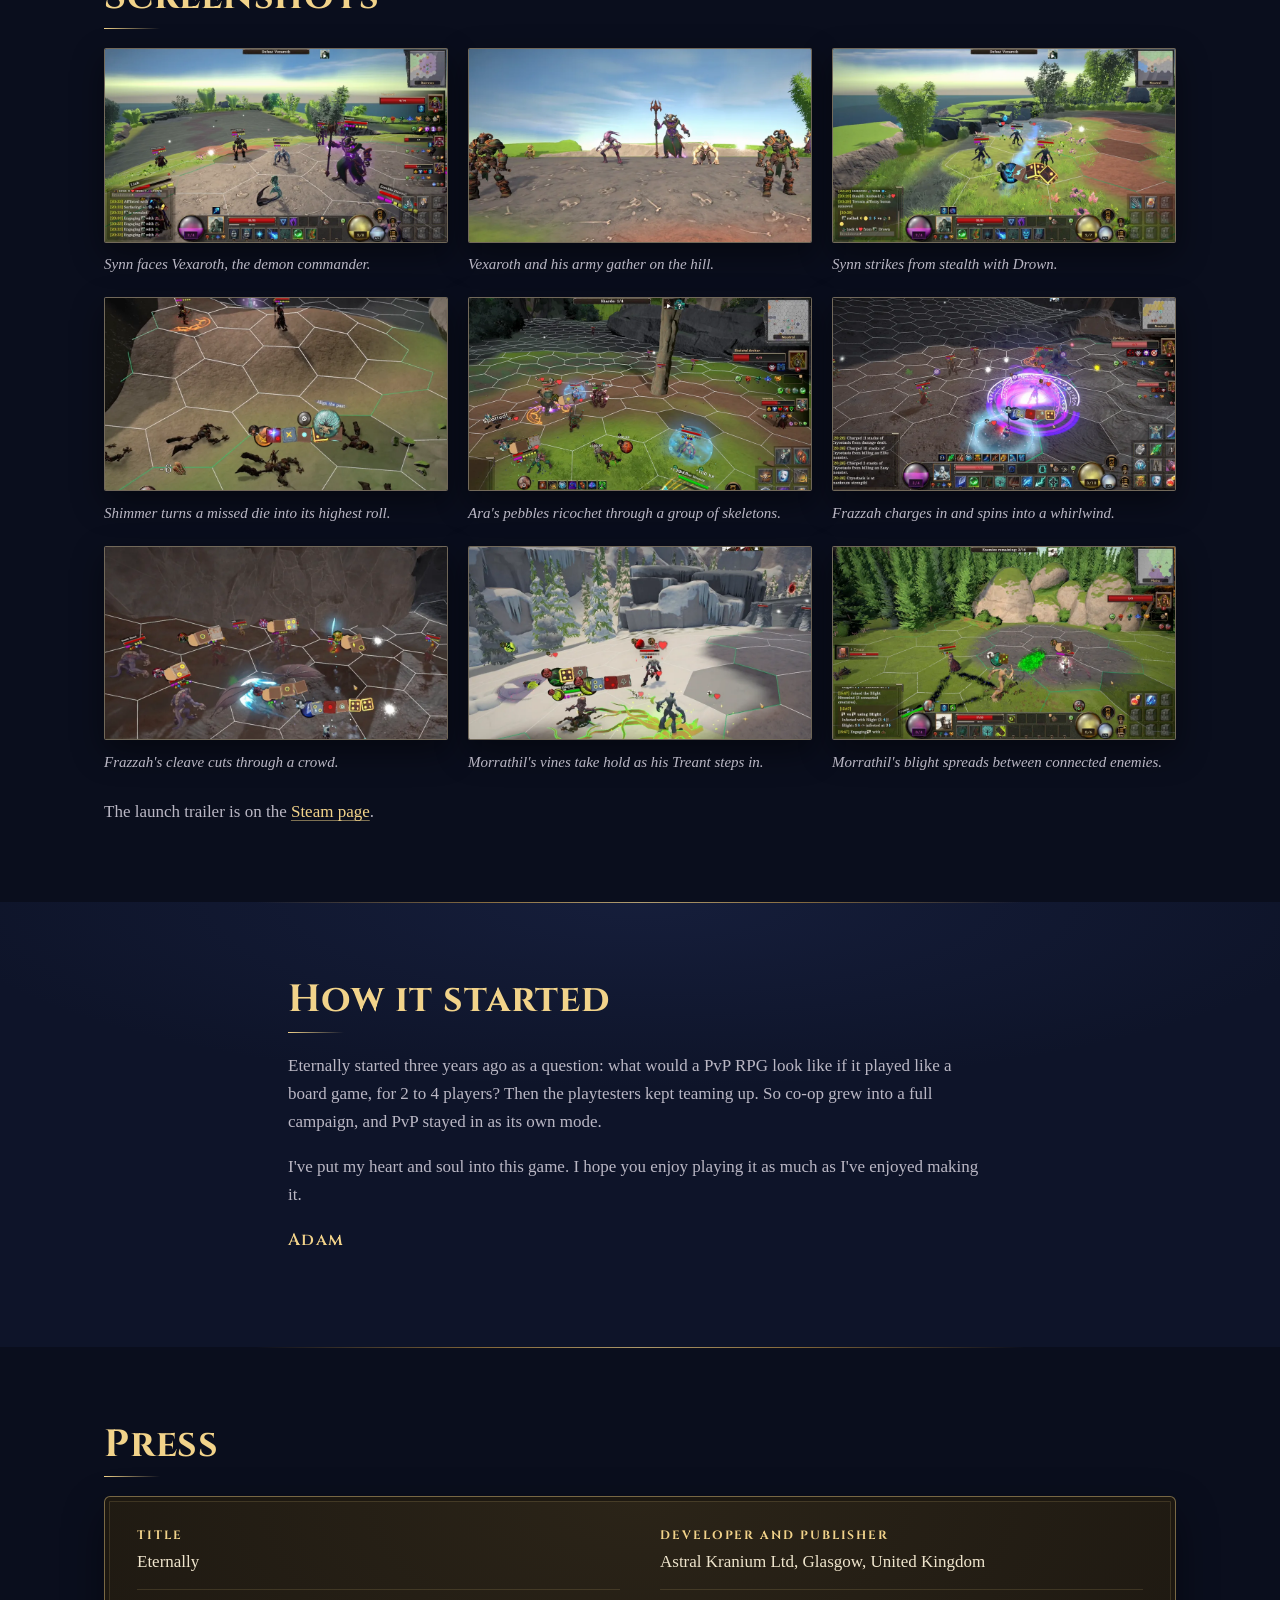
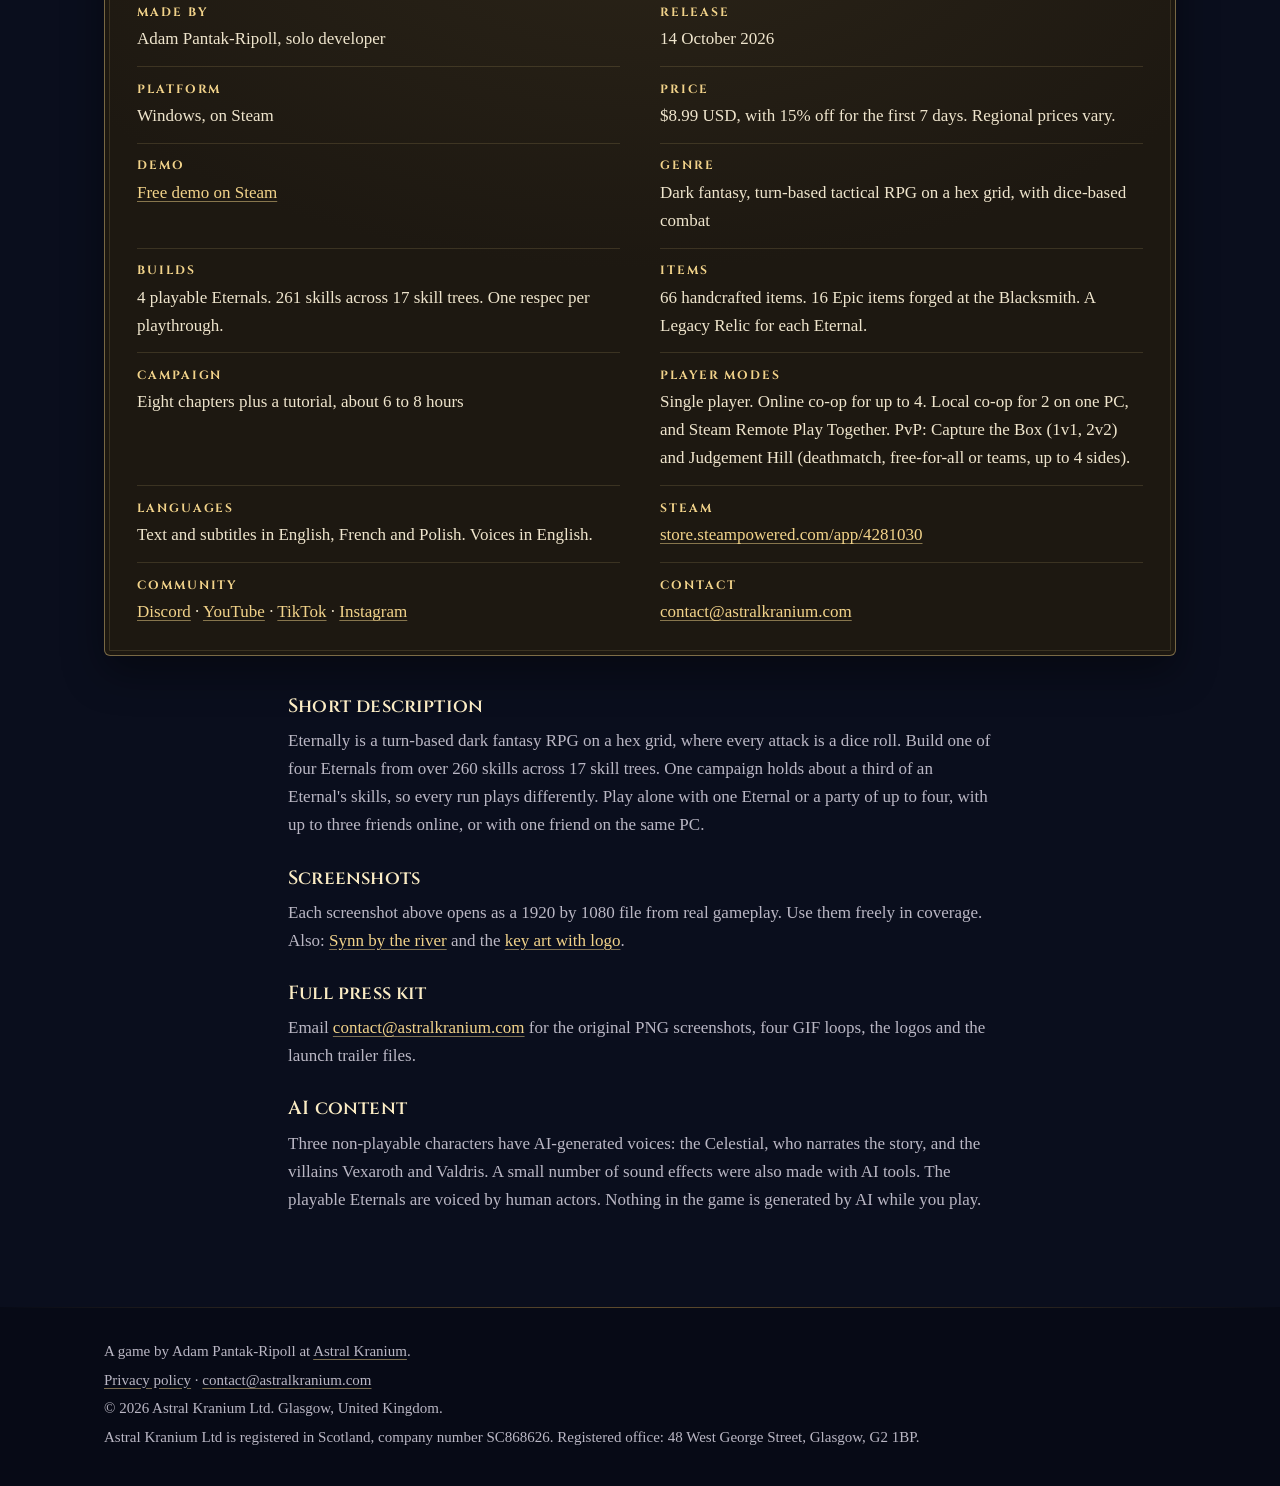
==== commit c96c74e5: "Sell solo party mode on the Eternally and home pages Co-Authored-By: Claude Opus 5.5 <noreply@anthro" ====
--- a/eternally/index.html
+++ b/eternally/index.html
@@ -4,7 +4,7 @@
   <meta charset="utf-8">
   <meta name="viewport" content="width=device-width, initial-scale=1">
   <title>Eternally</title>
-  <meta name="description" content="Eternally is a dark fantasy tactical RPG with dice combat on a hex grid. Four Eternals, over 260 skills in 17 skill trees, and more builds than one campaign can hold. Online co-op for up to 4 players. Out now on Steam for Windows.">
+  <meta name="description" content="Eternally is a dark fantasy tactical RPG with dice combat on a hex grid. Four Eternals, over 260 skills in 17 skill trees, and more builds than one campaign can hold. Lead the whole party yourself, or play online co-op for up to 4 players. Out now on Steam for Windows.">
   <link rel="canonical" href="https://astralkranium.com/eternally/">
   <link rel="icon" type="image/png" sizes="32x32" href="/assets/eternally/favicon-32.png">
   <link rel="apple-touch-icon" href="/assets/eternally/apple-touch-icon.png">
@@ -15,7 +15,7 @@
   <meta property="og:type" content="website">
   <meta property="og:site_name" content="Astral Kranium">
   <meta property="og:title" content="Eternally">
-  <meta property="og:description" content="Four Eternals, over 260 skills and more builds than one campaign can hold. A dark fantasy tactical RPG with dice combat on a hex grid, solo or with up to four players online. Out now on Steam.">
+  <meta property="og:description" content="Four Eternals, over 260 skills and more builds than one campaign can hold. A dark fantasy tactical RPG with dice combat on a hex grid, solo with a party of up to four Eternals, or with up to four players online. Out now on Steam.">
   <meta property="og:url" content="https://astralkranium.com/eternally/">
   <meta property="og:image" content="https://astralkranium.com/assets/eternally/og-eternally.jpg">
   <meta property="og:image:width" content="1200">
@@ -24,7 +24,7 @@
   <meta property="og:locale" content="en_GB">
   <meta name="twitter:card" content="summary_large_image">
   <meta name="twitter:title" content="Eternally">
-  <meta name="twitter:description" content="Four Eternals, over 260 skills and more builds than one campaign can hold. A dark fantasy tactical RPG with dice combat on a hex grid, solo or with up to four players online. Out now on Steam.">
+  <meta name="twitter:description" content="Four Eternals, over 260 skills and more builds than one campaign can hold. A dark fantasy tactical RPG with dice combat on a hex grid, solo with a party of up to four Eternals, or with up to four players online. Out now on Steam.">
   <meta name="twitter:image" content="https://astralkranium.com/assets/eternally/og-eternally.jpg">
   <meta name="twitter:image:alt" content="The Eternally logo between Synn and Frazzah, two of the game's four Eternals.">
 </head>
@@ -60,7 +60,7 @@
           <li class="badge">17 skill trees</li>
           <li class="badge">1 in 3 fits in one campaign</li>
         </ul>
-        <p class="pitch">Every run is a new build, and every party plays differently. Dice combat on a hex grid, alone or with up to three friends.</p>
+        <p class="pitch">Every run is a new build, and every party plays differently. Dice combat on a hex grid. Lead up to four Eternals yourself, or bring up to three friends.</p>
         <ul class="status" aria-label="Status">
           <li class="badge">Out now on Steam</li>
           <li class="badge">Windows, on Steam</li>
@@ -94,7 +94,7 @@
           </li>
           <li class="feature">
             <h3>Heroes that work together</h3>
-            <p>Synn's Drenched makes Frazzah's Frozen harder to break. Frazzah's Chilled makes Morrathil's Rooted harder to escape.</p>
+            <p>Synn's Drenched makes Frazzah's Frozen harder to break. Frazzah's Chilled makes Morrathil's Rooted harder to escape. Play them all yourself, or with friends.</p>
           </li>
           <li class="feature">
             <h3>Set up, then strike</h3>
@@ -225,6 +225,10 @@
             <p>About 6 to 8 hours, plus a tutorial. Each chapter has its own objective, from clearing the field to getting villagers to safety.</p>
           </li>
           <li class="feature">
+            <h3>Solo party</h3>
+            <p>Lead 2 to 4 Eternals yourself through the whole campaign. Switch between them from the party bar, or with F1 to F4.</p>
+          </li>
+          <li class="feature">
             <h3>Online co-op</h3>
             <p>Up to 4 players over Steam. Monsters scale with your party, and a fallen Eternal gets back up after two rounds.</p>
           </li>
@@ -394,7 +398,7 @@
 
         <div class="press-notes">
           <h3>Short description</h3>
-          <p>Eternally is a turn-based dark fantasy RPG on a hex grid, where every attack is a dice roll. Build one of four Eternals from over 260 skills across 17 skill trees. One campaign holds about a third of an Eternal's skills, so every run plays differently. Play alone, with up to three friends online, or with one friend on the same PC.</p>
+          <p>Eternally is a turn-based dark fantasy RPG on a hex grid, where every attack is a dice roll. Build one of four Eternals from over 260 skills across 17 skill trees. One campaign holds about a third of an Eternal's skills, so every run plays differently. Play alone with one Eternal or a party of up to four, with up to three friends online, or with one friend on the same PC.</p>
 
           <h3>Screenshots</h3>
           <p>Each screenshot above opens as a 1920 by 1080 file from real gameplay. Use them freely in coverage. Also: <a href="/assets/eternally/synn-river.webp">Synn by the river</a> and the <a href="/assets/eternally/eternally-capsule.jpg">key art with logo</a>.</p>
